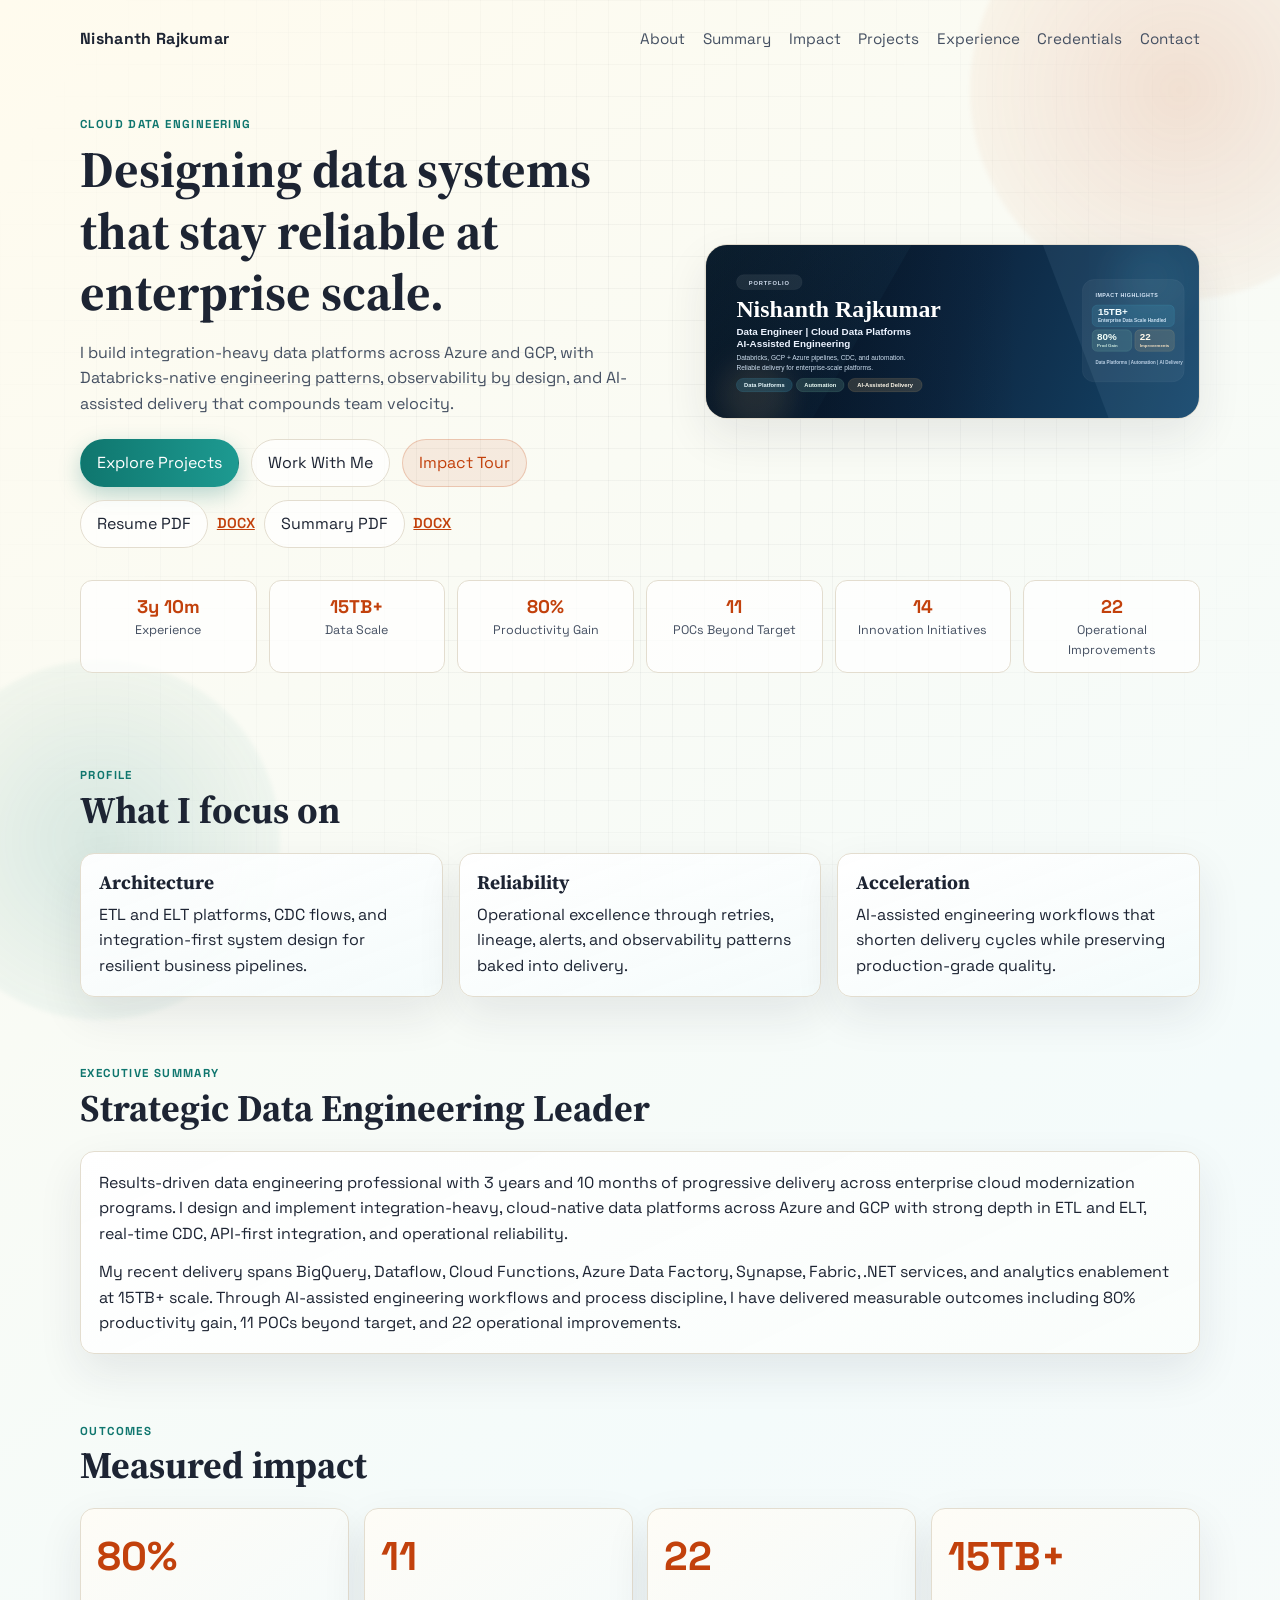
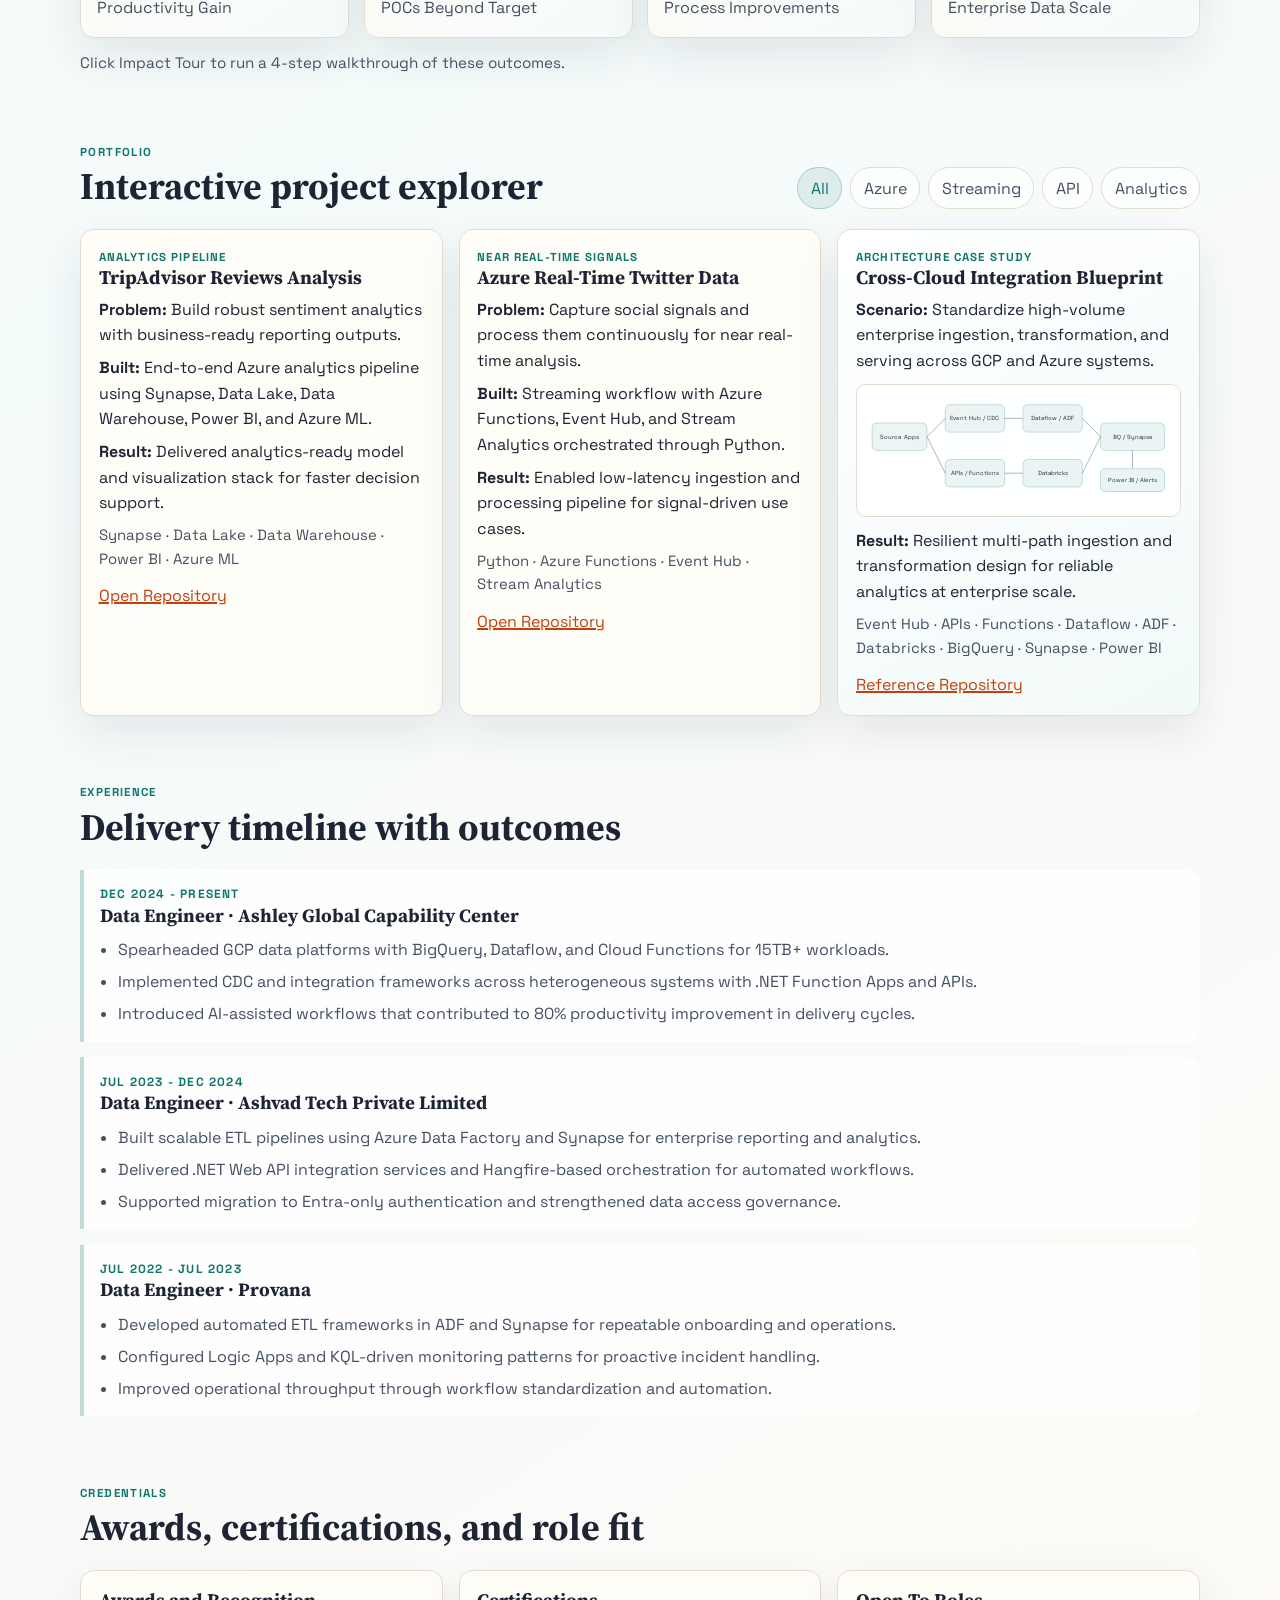
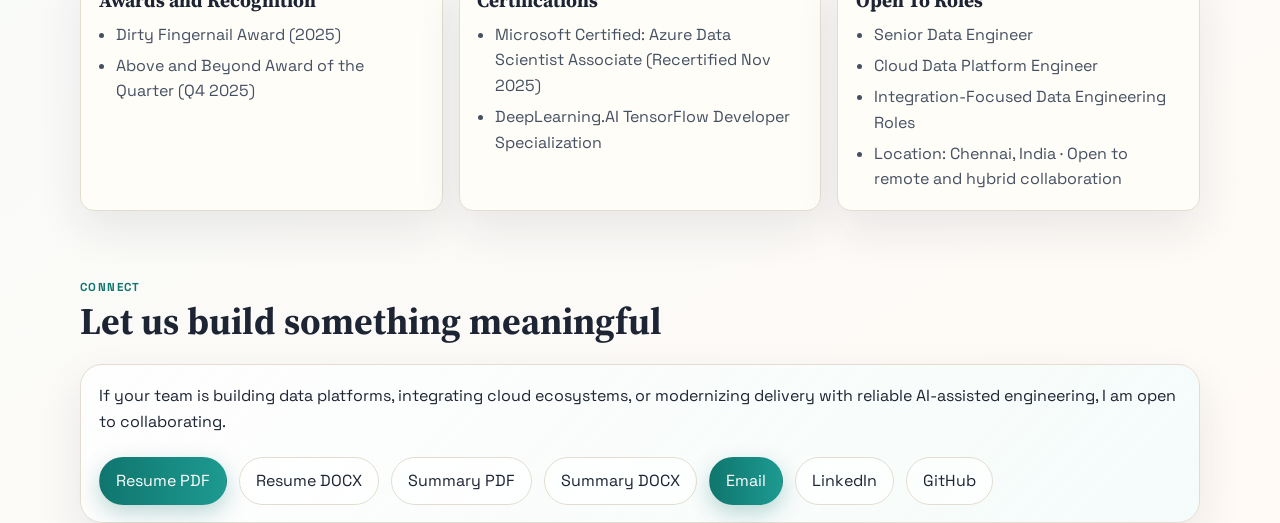
==== index.html @ 34c03f77 "Add initial portfolio website files including HTML, CSS, and JavaScript - Created index.html for the" ====
<!doctype html>
<html lang="en">
<head>
  <meta charset="utf-8">
  <meta name="viewport" content="width=device-width, initial-scale=1">
  <title>Nishanth Rajkumar | Portfolio</title>
  <meta name="description" content="Senior Data Engineering Professional building enterprise cloud data platforms across Azure and GCP with measurable outcomes at scale.">
  <meta property="og:title" content="Nishanth Rajkumar | Senior Data Engineer">
  <meta property="og:description" content="Enterprise data platforms, cross-cloud integration, and measurable delivery impact across Azure and GCP.">
  <meta property="og:type" content="website">
  <meta property="og:image" content="assets/profile-banner-v3.svg">
  <meta name="twitter:card" content="summary_large_image">
  <meta name="twitter:title" content="Nishanth Rajkumar | Senior Data Engineer">
  <meta name="twitter:description" content="Cloud Data Platforms, Enterprise Integration, and Reliable Delivery at 15TB+ scale.">
  <link rel="preconnect" href="https://fonts.googleapis.com">
  <link rel="preconnect" href="https://fonts.gstatic.com" crossorigin>
  <link href="https://fonts.googleapis.com/css2?family=Space+Grotesk:wght@400;500;600;700&family=Source+Serif+4:opsz,wght@8..60,400;8..60,600&display=swap" rel="stylesheet">
  <link rel="stylesheet" href="styles.css">
</head>
<body>
  <div class="ambient" aria-hidden="true">
    <span class="orb orb-a"></span>
    <span class="orb orb-b"></span>
    <span class="grid-mask"></span>
  </div>

  <header class="site-header" id="top">
    <nav class="nav shell">
      <a href="#top" class="brand">Nishanth Rajkumar</a>
      <button id="menuToggle" class="menu-toggle" aria-expanded="false" aria-controls="navLinks">Menu</button>
      <ul id="navLinks" class="nav-links">
        <li><a href="#about">About</a></li>
        <li><a href="#summary">Summary</a></li>
        <li><a href="#metrics">Impact</a></li>
        <li><a href="#projects">Projects</a></li>
        <li><a href="#timeline">Experience</a></li>
        <li><a href="#credentials">Credentials</a></li>
        <li><a href="#contact">Contact</a></li>
      </ul>
    </nav>

    <section class="hero shell" aria-labelledby="heroTitle">
      <div class="hero-copy reveal">
        <p class="kicker">Cloud Data Engineering</p>
        <h1 id="heroTitle">Designing data systems that stay reliable at enterprise scale.</h1>
        <p class="lede">
          I build integration-heavy data platforms across Azure and GCP, with Databricks-native engineering patterns,
          observability by design, and AI-assisted delivery that compounds team velocity.
        </p>
        <div class="hero-actions">
          <a class="btn btn-primary" href="#projects">Explore Projects</a>
          <a class="btn btn-secondary" href="mailto:nishrk97@outlook.com">Work With Me</a>
          <button class="btn btn-ghost" id="shuffleHighlights">Impact Tour</button>
        </div>
        <div class="doc-cta-row">
          <a class="btn btn-secondary" href="docs/Nish_Resume_SL_20260430.pdf" download data-track="resume_pdf_click" data-fallback="docs/Nish_Resume_SL_20260430.docx">Resume PDF</a>
          <a class="doc-fallback" href="docs/Nish_Resume_SL_20260430.docx" download data-track="resume_docx_click">DOCX</a>
          <a class="btn btn-secondary" href="docs/Nish_ProfSumm_SL_20260430.pdf" download data-track="prosummary_pdf_click" data-fallback="docs/Nish_ProfSumm_SL_20260430.docx">Summary PDF</a>
          <a class="doc-fallback" href="docs/Nish_ProfSumm_SL_20260430.docx" download data-track="prosummary_docx_click">DOCX</a>
        </div>
      </div>
      <div class="hero-art reveal">
        <img src="assets/profile-banner-v3.svg" alt="Nishanth Rajkumar profile banner">
      </div>
    </section>

    <section class="proof-strip shell reveal" aria-label="Key proof points">
      <div class="proof-grid">
        <article class="proof-item"><p class="proof-value">3y 10m</p><p class="proof-label">Experience</p></article>
        <article class="proof-item"><p class="proof-value">15TB+</p><p class="proof-label">Data Scale</p></article>
        <article class="proof-item"><p class="proof-value">80%</p><p class="proof-label">Productivity Gain</p></article>
        <article class="proof-item"><p class="proof-value">11</p><p class="proof-label">POCs Beyond Target</p></article>
        <article class="proof-item"><p class="proof-value">14</p><p class="proof-label">Innovation Initiatives</p></article>
        <article class="proof-item"><p class="proof-value">22</p><p class="proof-label">Operational Improvements</p></article>
      </div>
    </section>
  </header>

  <main>
    <section id="about" class="section shell reveal" aria-labelledby="aboutTitle">
      <div class="section-head">
        <p class="kicker">Profile</p>
        <h2 id="aboutTitle">What I focus on</h2>
      </div>
      <div class="cards three-up">
        <article class="card soft">
          <h3>Architecture</h3>
          <p>ETL and ELT platforms, CDC flows, and integration-first system design for resilient business pipelines.</p>
        </article>
        <article class="card soft">
          <h3>Reliability</h3>
          <p>Operational excellence through retries, lineage, alerts, and observability patterns baked into delivery.</p>
        </article>
        <article class="card soft">
          <h3>Acceleration</h3>
          <p>AI-assisted engineering workflows that shorten delivery cycles while preserving production-grade quality.</p>
        </article>
      </div>
    </section>

    <section id="summary" class="section shell reveal" aria-labelledby="summaryTitle">
      <div class="section-head">
        <p class="kicker">Executive Summary</p>
        <h2 id="summaryTitle">Strategic Data Engineering Leader</h2>
      </div>
      <article class="card executive-panel">
        <p>
          Results-driven data engineering professional with 3 years and 10 months of progressive delivery across enterprise cloud modernization programs.
          I design and implement integration-heavy, cloud-native data platforms across Azure and GCP with strong depth in ETL and ELT,
          real-time CDC, API-first integration, and operational reliability.
        </p>
        <p>
          My recent delivery spans BigQuery, Dataflow, Cloud Functions, Azure Data Factory, Synapse, Fabric, .NET services,
          and analytics enablement at 15TB+ scale. Through AI-assisted engineering workflows and process discipline,
          I have delivered measurable outcomes including 80% productivity gain, 11 POCs beyond target, and 22 operational improvements.
        </p>
      </article>
    </section>

    <section id="metrics" class="section shell reveal" aria-labelledby="metricsTitle">
      <div class="section-head">
        <p class="kicker">Outcomes</p>
        <h2 id="metricsTitle">Measured impact</h2>
      </div>
      <div class="metrics-grid">
        <article class="metric-card">
          <p class="metric-value" data-target="80" data-suffix="%">0%</p>
          <p class="metric-label">Productivity Gain</p>
        </article>
        <article class="metric-card">
          <p class="metric-value" data-target="11" data-suffix="">0</p>
          <p class="metric-label">POCs Beyond Target</p>
        </article>
        <article class="metric-card">
          <p class="metric-value" data-target="22" data-suffix="">0</p>
          <p class="metric-label">Process Improvements</p>
        </article>
        <article class="metric-card">
          <p class="metric-value" data-target="15" data-suffix="TB+">0</p>
          <p class="metric-label">Enterprise Data Scale</p>
        </article>
      </div>
      <p class="metric-story" id="metricsStory" aria-live="polite">Click Impact Tour to run a 4-step walkthrough of these outcomes.</p>
    </section>

    <section id="projects" class="section shell reveal" aria-labelledby="projectsTitle">
      <div class="section-head projects-head">
        <div>
          <p class="kicker">Portfolio</p>
          <h2 id="projectsTitle">Interactive project explorer</h2>
        </div>
        <div class="filter-row" role="tablist" aria-label="Project filters">
          <button class="chip is-active" data-filter="all" role="tab" aria-selected="true">All</button>
          <button class="chip" data-filter="azure" role="tab" aria-selected="false">Azure</button>
          <button class="chip" data-filter="streaming" role="tab" aria-selected="false">Streaming</button>
          <button class="chip" data-filter="api" role="tab" aria-selected="false">API</button>
          <button class="chip" data-filter="analytics" role="tab" aria-selected="false">Analytics</button>
        </div>
      </div>

      <div class="cards project-grid" id="projectGrid">
        <article class="card project-card" data-tags="azure analytics">
          <p class="tagline">Analytics Pipeline</p>
          <h3>TripAdvisor Reviews Analysis</h3>
          <p><strong>Problem:</strong> Build robust sentiment analytics with business-ready reporting outputs.</p>
          <p><strong>Built:</strong> End-to-end Azure analytics pipeline using Synapse, Data Lake, Data Warehouse, Power BI, and Azure ML.</p>
          <p><strong>Result:</strong> Delivered analytics-ready model and visualization stack for faster decision support.</p>
          <p class="stack">Synapse · Data Lake · Data Warehouse · Power BI · Azure ML</p>
          <a href="https://github.com/NishanthRajkumar/TripAdvisor-Reviews-Analysis-AZURE" target="_blank" rel="noreferrer" data-track="project_tripadvisor_click">Open Repository</a>
        </article>

        <article class="card project-card" data-tags="azure streaming">
          <p class="tagline">Near Real-Time Signals</p>
          <h3>Azure Real-Time Twitter Data</h3>
          <p><strong>Problem:</strong> Capture social signals and process them continuously for near real-time analysis.</p>
          <p><strong>Built:</strong> Streaming workflow with Azure Functions, Event Hub, and Stream Analytics orchestrated through Python.</p>
          <p><strong>Result:</strong> Enabled low-latency ingestion and processing pipeline for signal-driven use cases.</p>
          <p class="stack">Python · Azure Functions · Event Hub · Stream Analytics</p>
          <a href="https://github.com/NishanthRajkumar/Azure-RealTime-Twitter-Data" target="_blank" rel="noreferrer" data-track="project_twitter_click">Open Repository</a>
        </article>

        <article class="card project-card architecture-card" data-tags="azure api analytics">
          <p class="tagline">Architecture Case Study</p>
          <h3>Cross-Cloud Integration Blueprint</h3>
          <p><strong>Scenario:</strong> Standardize high-volume enterprise ingestion, transformation, and serving across GCP and Azure systems.</p>
          <div class="architecture-wrap" aria-label="Architecture diagram">
            <svg viewBox="0 0 680 260" role="img" aria-label="Cross-cloud pipeline from source systems to serving and monitoring">
              <rect x="20" y="70" width="120" height="60" rx="10"></rect>
              <text x="80" y="104" text-anchor="middle">Source Apps</text>
              <rect x="180" y="30" width="130" height="60" rx="10"></rect>
              <text x="245" y="64" text-anchor="middle">Event Hub / CDC</text>
              <rect x="180" y="150" width="130" height="60" rx="10"></rect>
              <text x="245" y="184" text-anchor="middle">APIs / Functions</text>
              <rect x="350" y="30" width="130" height="60" rx="10"></rect>
              <text x="415" y="64" text-anchor="middle">Dataflow / ADF</text>
              <rect x="350" y="150" width="130" height="60" rx="10"></rect>
              <text x="415" y="184" text-anchor="middle">Databricks</text>
              <rect x="520" y="70" width="140" height="60" rx="10"></rect>
              <text x="590" y="104" text-anchor="middle">BQ / Synapse</text>
              <rect x="520" y="170" width="140" height="50" rx="10"></rect>
              <text x="590" y="200" text-anchor="middle">Power BI / Alerts</text>
              <line x1="140" y1="100" x2="180" y2="60"></line>
              <line x1="140" y1="100" x2="180" y2="180"></line>
              <line x1="310" y1="60" x2="350" y2="60"></line>
              <line x1="310" y1="180" x2="350" y2="180"></line>
              <line x1="480" y1="60" x2="520" y2="100"></line>
              <line x1="480" y1="180" x2="520" y2="100"></line>
              <line x1="590" y1="130" x2="590" y2="170"></line>
            </svg>
          </div>
          <p><strong>Result:</strong> Resilient multi-path ingestion and transformation design for reliable analytics at enterprise scale.</p>
          <p class="stack">Event Hub · APIs · Functions · Dataflow · ADF · Databricks · BigQuery · Synapse · Power BI</p>
          <a href="https://github.com/NishanthRajkumar/CosmosDB-BooksLibrary-API" target="_blank" rel="noreferrer" data-track="project_cosmos_click">Reference Repository</a>
        </article>
      </div>
      <p class="empty-state" id="emptyState" hidden>No projects match this filter yet. Try another view.</p>
    </section>

    <section id="timeline" class="section shell reveal" aria-labelledby="timelineTitle">
      <div class="section-head">
        <p class="kicker">Experience</p>
        <h2 id="timelineTitle">Delivery timeline with outcomes</h2>
      </div>
      <div class="timeline">
        <article class="timeline-item">
          <p class="timeline-year">Dec 2024 - Present</p>
          <h3>Data Engineer · Ashley Global Capability Center</h3>
          <ul class="timeline-list">
            <li>Spearheaded GCP data platforms with BigQuery, Dataflow, and Cloud Functions for 15TB+ workloads.</li>
            <li>Implemented CDC and integration frameworks across heterogeneous systems with .NET Function Apps and APIs.</li>
            <li>Introduced AI-assisted workflows that contributed to 80% productivity improvement in delivery cycles.</li>
          </ul>
        </article>
        <article class="timeline-item">
          <p class="timeline-year">Jul 2023 - Dec 2024</p>
          <h3>Data Engineer · Ashvad Tech Private Limited</h3>
          <ul class="timeline-list">
            <li>Built scalable ETL pipelines using Azure Data Factory and Synapse for enterprise reporting and analytics.</li>
            <li>Delivered .NET Web API integration services and Hangfire-based orchestration for automated workflows.</li>
            <li>Supported migration to Entra-only authentication and strengthened data access governance.</li>
          </ul>
        </article>
        <article class="timeline-item">
          <p class="timeline-year">Jul 2022 - Jul 2023</p>
          <h3>Data Engineer · Provana</h3>
          <ul class="timeline-list">
            <li>Developed automated ETL frameworks in ADF and Synapse for repeatable onboarding and operations.</li>
            <li>Configured Logic Apps and KQL-driven monitoring patterns for proactive incident handling.</li>
            <li>Improved operational throughput through workflow standardization and automation.</li>
          </ul>
        </article>
      </div>
    </section>

    <section id="credentials" class="section shell reveal" aria-labelledby="credentialsTitle">
      <div class="section-head">
        <p class="kicker">Credentials</p>
        <h2 id="credentialsTitle">Awards, certifications, and role fit</h2>
      </div>
      <div class="credentials-grid">
        <article class="card">
          <h3>Awards and Recognition</h3>
          <ul class="simple-list">
            <li>Dirty Fingernail Award (2025)</li>
            <li>Above and Beyond Award of the Quarter (Q4 2025)</li>
          </ul>
        </article>
        <article class="card">
          <h3>Certifications</h3>
          <ul class="simple-list">
            <li>Microsoft Certified: Azure Data Scientist Associate (Recertified Nov 2025)</li>
            <li>DeepLearning.AI TensorFlow Developer Specialization</li>
          </ul>
        </article>
        <article class="card">
          <h3>Open To Roles</h3>
          <ul class="simple-list">
            <li>Senior Data Engineer</li>
            <li>Cloud Data Platform Engineer</li>
            <li>Integration-Focused Data Engineering Roles</li>
            <li>Location: Chennai, India · Open to remote and hybrid collaboration</li>
          </ul>
        </article>
      </div>
    </section>

    <section id="contact" class="section shell reveal" aria-labelledby="contactTitle">
      <div class="section-head">
        <p class="kicker">Connect</p>
        <h2 id="contactTitle">Let us build something meaningful</h2>
      </div>
      <div class="contact-panel">
        <p>If your team is building data platforms, integrating cloud ecosystems, or modernizing delivery with reliable AI-assisted engineering, I am open to collaborating.</p>
        <div class="hero-actions">
          <a class="btn btn-primary" href="docs/Nish_Resume_SL_20260430.pdf" download data-track="resume_pdf_click" data-fallback="docs/Nish_Resume_SL_20260430.docx">Resume PDF</a>
          <a class="btn btn-secondary" href="docs/Nish_Resume_SL_20260430.docx" download data-track="resume_docx_click">Resume DOCX</a>
          <a class="btn btn-secondary" href="docs/Nish_ProfSumm_SL_20260430.pdf" download data-track="prosummary_pdf_click" data-fallback="docs/Nish_ProfSumm_SL_20260430.docx">Summary PDF</a>
          <a class="btn btn-secondary" href="docs/Nish_ProfSumm_SL_20260430.docx" download data-track="prosummary_docx_click">Summary DOCX</a>
          <a class="btn btn-primary" href="mailto:nishrk97@outlook.com">Email</a>
          <a class="btn btn-secondary" href="https://www.linkedin.com/in/nishanthrajkumar" target="_blank" rel="noreferrer" data-track="linkedin_click">LinkedIn</a>
          <a class="btn btn-secondary" href="https://github.com/NishanthRajkumar" target="_blank" rel="noreferrer">GitHub</a>
        </div>
      </div>
    </section>
  </main>

  <button id="toTop" class="to-top" aria-label="Scroll to top">Top</button>

  <script src="script.js"></script>
</body>
</html>
---- styles.css ----
:root {
  --bg-cream: #faf7ef;
  --ink: #1d2433;
  --ink-soft: #455062;
  --accent: #0f766e;
  --accent-2: #c2410c;
  --card: #fffdf8;
  --line: #e3ddcf;
  --success: #0f766e;
  --shadow: 0 18px 45px rgba(29, 36, 51, 0.09);
  --radius-lg: 22px;
  --radius-md: 14px;
}

* {
  box-sizing: border-box;
}

html {
  scroll-behavior: smooth;
}

body {
  margin: 0;
  color: var(--ink);
  background: linear-gradient(145deg, #fffbee 0%, #f4fbfb 42%, #fffaf6 100%);
  font-family: "Space Grotesk", "Segoe UI", sans-serif;
  line-height: 1.6;
  overflow-x: hidden;
}

img {
  max-width: 100%;
  display: block;
}

a {
  color: inherit;
}

h1,
h2,
h3 {
  font-family: "Source Serif 4", Georgia, serif;
  line-height: 1.2;
  margin: 0;
}

p {
  margin: 0;
}

.shell {
  width: min(1120px, 92vw);
  margin-inline: auto;
}

.ambient {
  position: fixed;
  inset: 0;
  pointer-events: none;
  z-index: -1;
}

.orb {
  position: absolute;
  border-radius: 50%;
  filter: blur(2px);
}

.orb-a {
  width: 420px;
  height: 420px;
  background: radial-gradient(circle, rgba(194, 65, 12, 0.14), rgba(194, 65, 12, 0));
  top: -120px;
  right: -110px;
  animation: driftA 14s ease-in-out infinite;
}

.orb-b {
  width: 360px;
  height: 360px;
  background: radial-gradient(circle, rgba(15, 118, 110, 0.14), rgba(15, 118, 110, 0));
  bottom: -120px;
  left: -80px;
  animation: driftB 16s ease-in-out infinite;
}

.grid-mask {
  position: absolute;
  inset: 0;
  background-image: linear-gradient(rgba(29, 36, 51, 0.04) 1px, transparent 1px),
    linear-gradient(90deg, rgba(29, 36, 51, 0.04) 1px, transparent 1px);
  background-size: 32px 32px;
  mask-image: radial-gradient(circle at center, black 35%, transparent 90%);
}

.site-header {
  padding: 1.1rem 0 0.5rem;
}

.nav {
  display: flex;
  align-items: center;
  justify-content: space-between;
  gap: 1rem;
  padding: 0.5rem 0 0.2rem;
}

.brand {
  font-weight: 700;
  text-decoration: none;
  letter-spacing: 0.02em;
}

.menu-toggle {
  display: none;
  border: 1px solid var(--line);
  border-radius: 10px;
  background: rgba(255, 255, 255, 0.65);
  padding: 0.4rem 0.7rem;
  color: var(--ink);
  font-family: inherit;
}

.nav-links {
  display: flex;
  gap: 1.1rem;
  list-style: none;
  margin: 0;
  padding: 0;
}

.nav-links a {
  text-decoration: none;
  color: var(--ink-soft);
  font-size: 0.95rem;
}

.nav-links a:hover,
.nav-links a:focus-visible {
  color: var(--ink);
}

.hero {
  padding: 3.8rem 0 2rem;
  display: grid;
  gap: 2rem;
  grid-template-columns: 1.2fr 1fr;
  align-items: center;
}

.kicker {
  text-transform: uppercase;
  letter-spacing: 0.12em;
  font-weight: 700;
  font-size: 0.72rem;
  color: var(--accent);
}

.hero h1 {
  font-size: clamp(2.1rem, 4vw, 3.8rem);
  margin-top: 0.35rem;
  max-width: 20ch;
}

.lede {
  margin-top: 1rem;
  color: var(--ink-soft);
  max-width: 62ch;
}

.hero-actions {
  display: flex;
  flex-wrap: wrap;
  gap: 0.75rem;
  margin-top: 1.4rem;
}

.doc-cta-row {
  margin-top: 0.8rem;
  display: flex;
  flex-wrap: wrap;
  align-items: center;
  gap: 0.55rem;
}

.doc-fallback {
  color: var(--accent-2);
  font-size: 0.9rem;
  font-weight: 600;
}

.btn {
  border: 1px solid transparent;
  border-radius: 999px;
  padding: 0.64rem 1rem;
  font: inherit;
  text-decoration: none;
  cursor: pointer;
  transition: transform 220ms ease, box-shadow 220ms ease, background-color 220ms ease, color 220ms ease;
}

.btn:hover,
.btn:focus-visible {
  transform: translateY(-2px);
}

.btn-primary {
  background: linear-gradient(90deg, var(--accent), #1d9a91);
  color: #fff;
  box-shadow: 0 8px 22px rgba(15, 118, 110, 0.28);
}

.btn-secondary {
  background: rgba(255, 255, 255, 0.7);
  color: var(--ink);
  border-color: var(--line);
}

.btn-ghost {
  background: rgba(194, 65, 12, 0.09);
  color: var(--accent-2);
  border-color: rgba(194, 65, 12, 0.22);
}

.hero-art img {
  border-radius: var(--radius-lg);
  box-shadow: var(--shadow);
  border: 1px solid var(--line);
}

.proof-strip {
  padding-bottom: 1.1rem;
}

.proof-grid {
  display: grid;
  gap: 0.75rem;
  grid-template-columns: repeat(6, minmax(0, 1fr));
}

.proof-item {
  border: 1px solid var(--line);
  border-radius: 12px;
  padding: 0.7rem;
  background: rgba(255, 255, 255, 0.72);
  text-align: center;
}

.proof-value {
  font-size: 1.15rem;
  font-weight: 700;
  color: var(--accent-2);
}

.proof-label {
  font-size: 0.78rem;
  color: var(--ink-soft);
}

.section {
  padding: 4.2rem 0 0;
}

.section-head {
  margin-bottom: 1.25rem;
}

.section h2 {
  margin-top: 0.2rem;
  font-size: clamp(1.65rem, 3vw, 2.35rem);
}

.cards {
  display: grid;
  gap: 1rem;
}

.three-up {
  grid-template-columns: repeat(3, minmax(0, 1fr));
}

.card {
  background: var(--card);
  border: 1px solid var(--line);
  border-radius: var(--radius-md);
  padding: 1.1rem;
  box-shadow: var(--shadow);
}

.soft {
  background: linear-gradient(160deg, rgba(255, 255, 255, 0.94), rgba(244, 251, 251, 0.9));
}

.executive-panel {
  display: grid;
  gap: 0.8rem;
  background: linear-gradient(155deg, rgba(255, 255, 255, 0.94), rgba(249, 253, 251, 0.92));
}

.card h3 {
  margin-bottom: 0.45rem;
  font-size: 1.2rem;
}

.metrics-grid {
  display: grid;
  gap: 0.9rem;
  grid-template-columns: repeat(4, minmax(0, 1fr));
}

.metric-card {
  background: linear-gradient(145deg, #fefcf6, #f5fbfb);
  border: 1px solid var(--line);
  border-radius: var(--radius-md);
  padding: 1rem;
  box-shadow: var(--shadow);
  transition: border-color 220ms ease, transform 220ms ease, box-shadow 220ms ease;
}

.metric-card.flash {
  animation: metricFlash 520ms ease;
}

.metric-card.active-metric {
  border-color: rgba(15, 118, 110, 0.5);
  transform: translateY(-3px);
  box-shadow: 0 16px 38px rgba(15, 118, 110, 0.22);
}

.metric-story {
  margin-top: 0.85rem;
  color: var(--ink-soft);
  font-size: 0.95rem;
}

.metric-value {
  font-size: clamp(1.8rem, 5vw, 2.5rem);
  font-weight: 700;
  color: var(--accent-2);
}

.metric-label {
  color: var(--ink-soft);
  margin-top: 0.35rem;
}

.projects-head {
  display: flex;
  justify-content: space-between;
  gap: 1rem;
  align-items: flex-end;
}

.filter-row {
  display: flex;
  flex-wrap: wrap;
  gap: 0.5rem;
}

.chip {
  border: 1px solid var(--line);
  background: rgba(255, 255, 255, 0.72);
  border-radius: 999px;
  padding: 0.45rem 0.78rem;
  color: var(--ink-soft);
  font: inherit;
  cursor: pointer;
}

.chip.is-active {
  background: rgba(15, 118, 110, 0.1);
  color: var(--accent);
  border-color: rgba(15, 118, 110, 0.25);
}

.project-grid {
  grid-template-columns: repeat(3, minmax(0, 1fr));
}

.project-card {
  transition: transform 250ms ease, opacity 250ms ease;
}

.architecture-card {
  background: linear-gradient(150deg, rgba(255, 255, 255, 0.96), rgba(241, 250, 249, 0.95));
}

.architecture-wrap {
  margin: 0.65rem 0;
  border: 1px solid var(--line);
  border-radius: 10px;
  background: rgba(255, 255, 255, 0.86);
  padding: 0.4rem;
}

.architecture-wrap svg {
  width: 100%;
  height: auto;
  display: block;
}

.architecture-wrap rect {
  fill: rgba(15, 118, 110, 0.08);
  stroke: rgba(15, 118, 110, 0.4);
  stroke-width: 1.2;
}

.architecture-wrap line {
  stroke: rgba(69, 80, 98, 0.65);
  stroke-width: 1.4;
}

.architecture-wrap text {
  fill: #233041;
  font-size: 13px;
  font-family: "Space Grotesk", "Segoe UI", sans-serif;
}

.project-card.hide {
  opacity: 0.12;
  transform: scale(0.97);
  pointer-events: none;
}

.tagline {
  color: var(--accent);
  text-transform: uppercase;
  font-size: 0.72rem;
  letter-spacing: 0.1em;
  font-weight: 700;
}

.stack {
  margin: 0.5rem 0 0.8rem;
  color: var(--ink-soft);
  font-size: 0.93rem;
}

.project-card p + p {
  margin-top: 0.45rem;
}

.project-card a {
  color: var(--accent-2);
  text-decoration-thickness: 2px;
}

.empty-state {
  margin-top: 0.75rem;
  color: var(--ink-soft);
}

.timeline {
  display: grid;
  gap: 0.95rem;
}

.timeline-item {
  border-left: 4px solid rgba(15, 118, 110, 0.25);
  background: rgba(255, 255, 255, 0.7);
  border-radius: 0 var(--radius-md) var(--radius-md) 0;
  padding: 0.95rem 1rem;
}

.timeline-list {
  margin: 0.65rem 0 0;
  padding-left: 1.1rem;
  color: var(--ink-soft);
}

.timeline-list li + li {
  margin-top: 0.4rem;
}

.timeline-year {
  font-size: 0.75rem;
  letter-spacing: 0.1em;
  color: var(--accent);
  text-transform: uppercase;
  font-weight: 700;
}

.contact-panel {
  background: linear-gradient(135deg, rgba(255, 255, 255, 0.75), rgba(244, 251, 251, 0.92));
  border: 1px solid var(--line);
  border-radius: var(--radius-lg);
  padding: 1.1rem;
  box-shadow: var(--shadow);
}

.credentials-grid {
  display: grid;
  gap: 1rem;
  grid-template-columns: repeat(3, minmax(0, 1fr));
}

.simple-list {
  margin: 0.6rem 0 0;
  padding-left: 1.1rem;
  color: var(--ink-soft);
}

.simple-list li + li {
  margin-top: 0.35rem;
}

.to-top {
  position: fixed;
  right: 1rem;
  bottom: 1rem;
  border: 1px solid rgba(15, 118, 110, 0.3);
  background: rgba(255, 255, 255, 0.92);
  color: var(--accent);
  border-radius: 999px;
  padding: 0.5rem 0.8rem;
  cursor: pointer;
  opacity: 0;
  transform: translateY(10px);
  transition: opacity 220ms ease, transform 220ms ease;
}

.to-top.show {
  opacity: 1;
  transform: translateY(0);
}

.reveal {
  opacity: 0;
  transform: translateY(24px);
  transition: opacity 600ms ease, transform 600ms ease;
}

.reveal.in-view {
  opacity: 1;
  transform: translateY(0);
}

@keyframes driftA {
  0%,
  100% {
    transform: translate3d(0, 0, 0);
  }
  50% {
    transform: translate3d(-26px, 18px, 0);
  }
}

@keyframes driftB {
  0%,
  100% {
    transform: translate3d(0, 0, 0);
  }
  50% {
    transform: translate3d(18px, -14px, 0);
  }
}

@keyframes metricFlash {
  0% {
    transform: translateY(0);
    box-shadow: var(--shadow);
  }
  45% {
    transform: translateY(-4px);
    box-shadow: 0 12px 30px rgba(15, 118, 110, 0.26);
  }
  100% {
    transform: translateY(0);
    box-shadow: var(--shadow);
  }
}

@media (max-width: 980px) {
  .hero {
    grid-template-columns: 1fr;
  }

  .proof-grid {
    grid-template-columns: repeat(3, minmax(0, 1fr));
  }

  .metrics-grid,
  .project-grid,
  .three-up,
  .credentials-grid {
    grid-template-columns: repeat(2, minmax(0, 1fr));
  }

  .projects-head {
    flex-direction: column;
    align-items: flex-start;
  }
}

@media (max-width: 720px) {
  .menu-toggle {
    display: inline-block;
  }

  .nav {
    flex-wrap: wrap;
  }

  .nav-links {
    width: 100%;
    display: none;
    padding: 0.5rem 0;
    gap: 0.7rem;
  }

  .nav-links.open {
    display: flex;
    flex-wrap: wrap;
  }

  .metrics-grid,
  .project-grid,
  .three-up,
  .credentials-grid,
  .proof-grid {
    grid-template-columns: 1fr;
  }

  .section {
    padding-top: 3.2rem;
  }

  .doc-fallback {
    margin-right: 0.5rem;
  }
}

@media (prefers-reduced-motion: reduce) {
  *,
  *::before,
  *::after {
    animation: none !important;
    transition-duration: 0ms !important;
  }
}
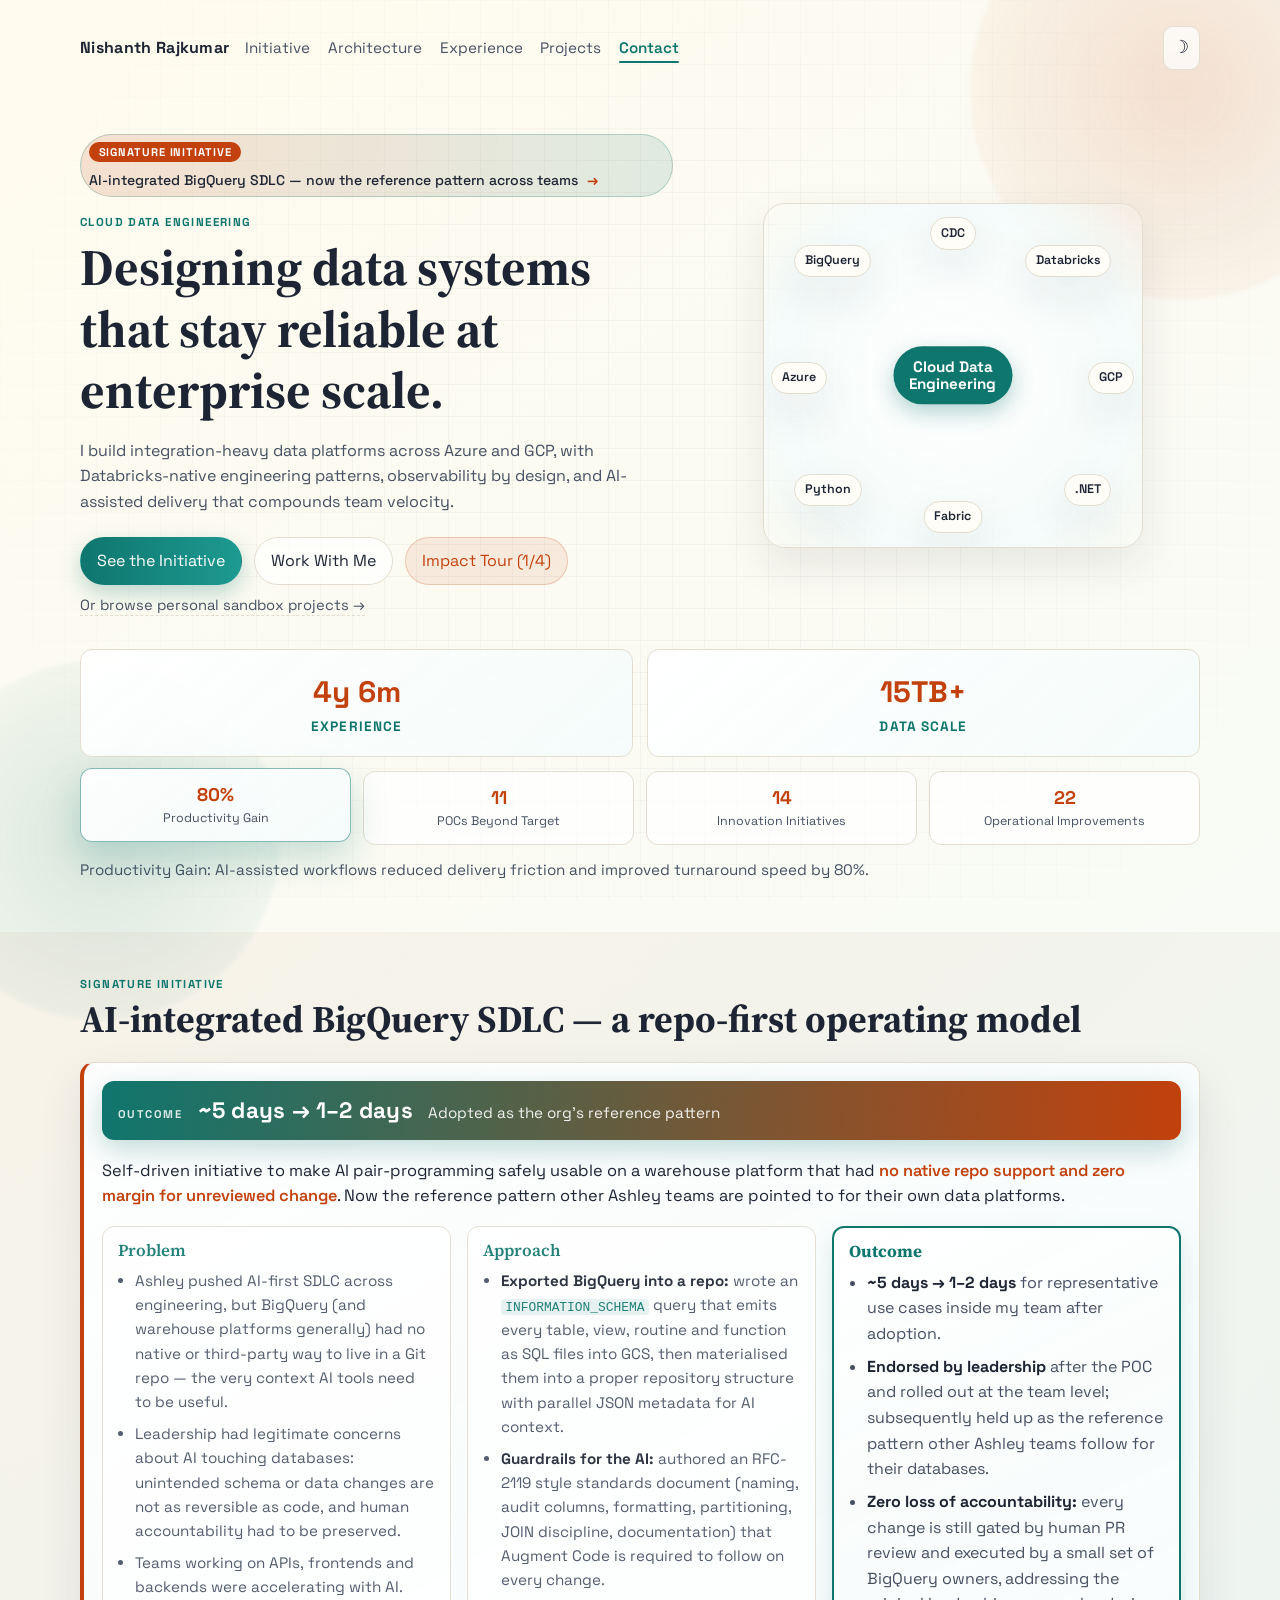
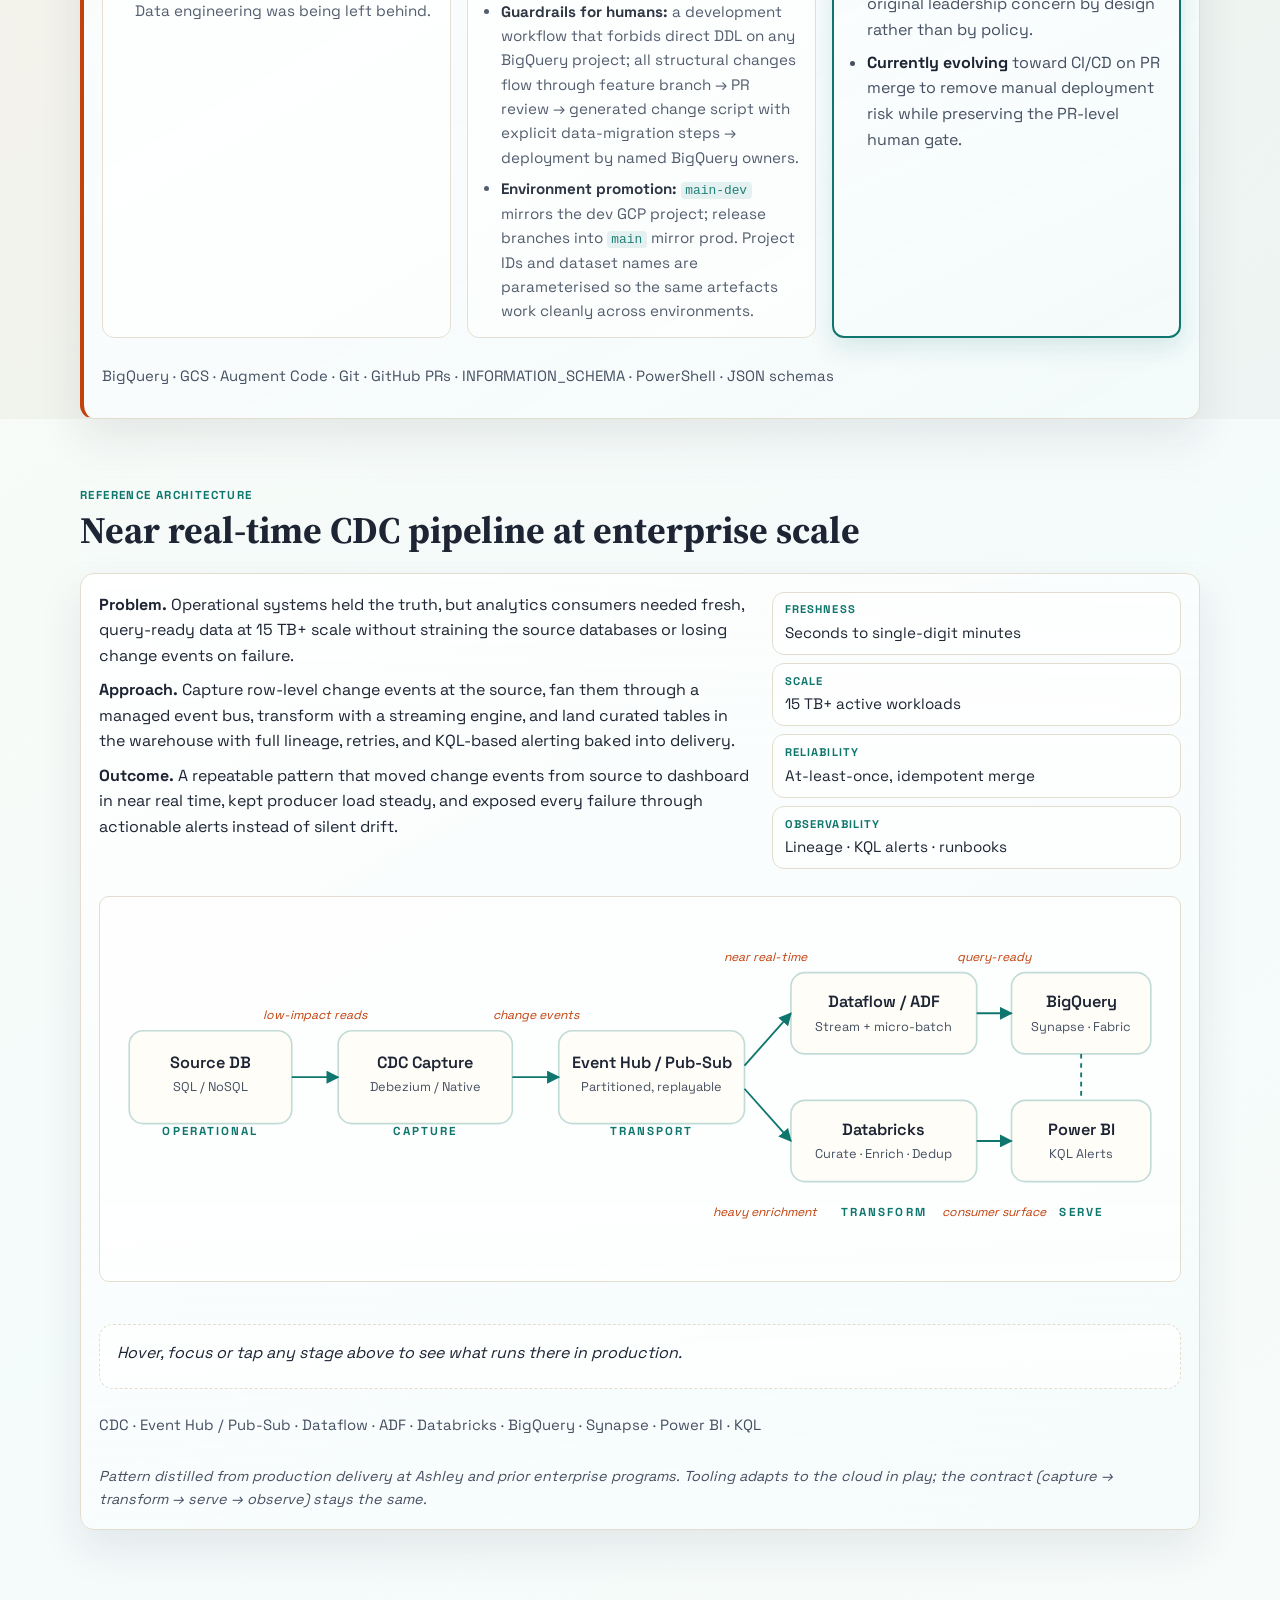
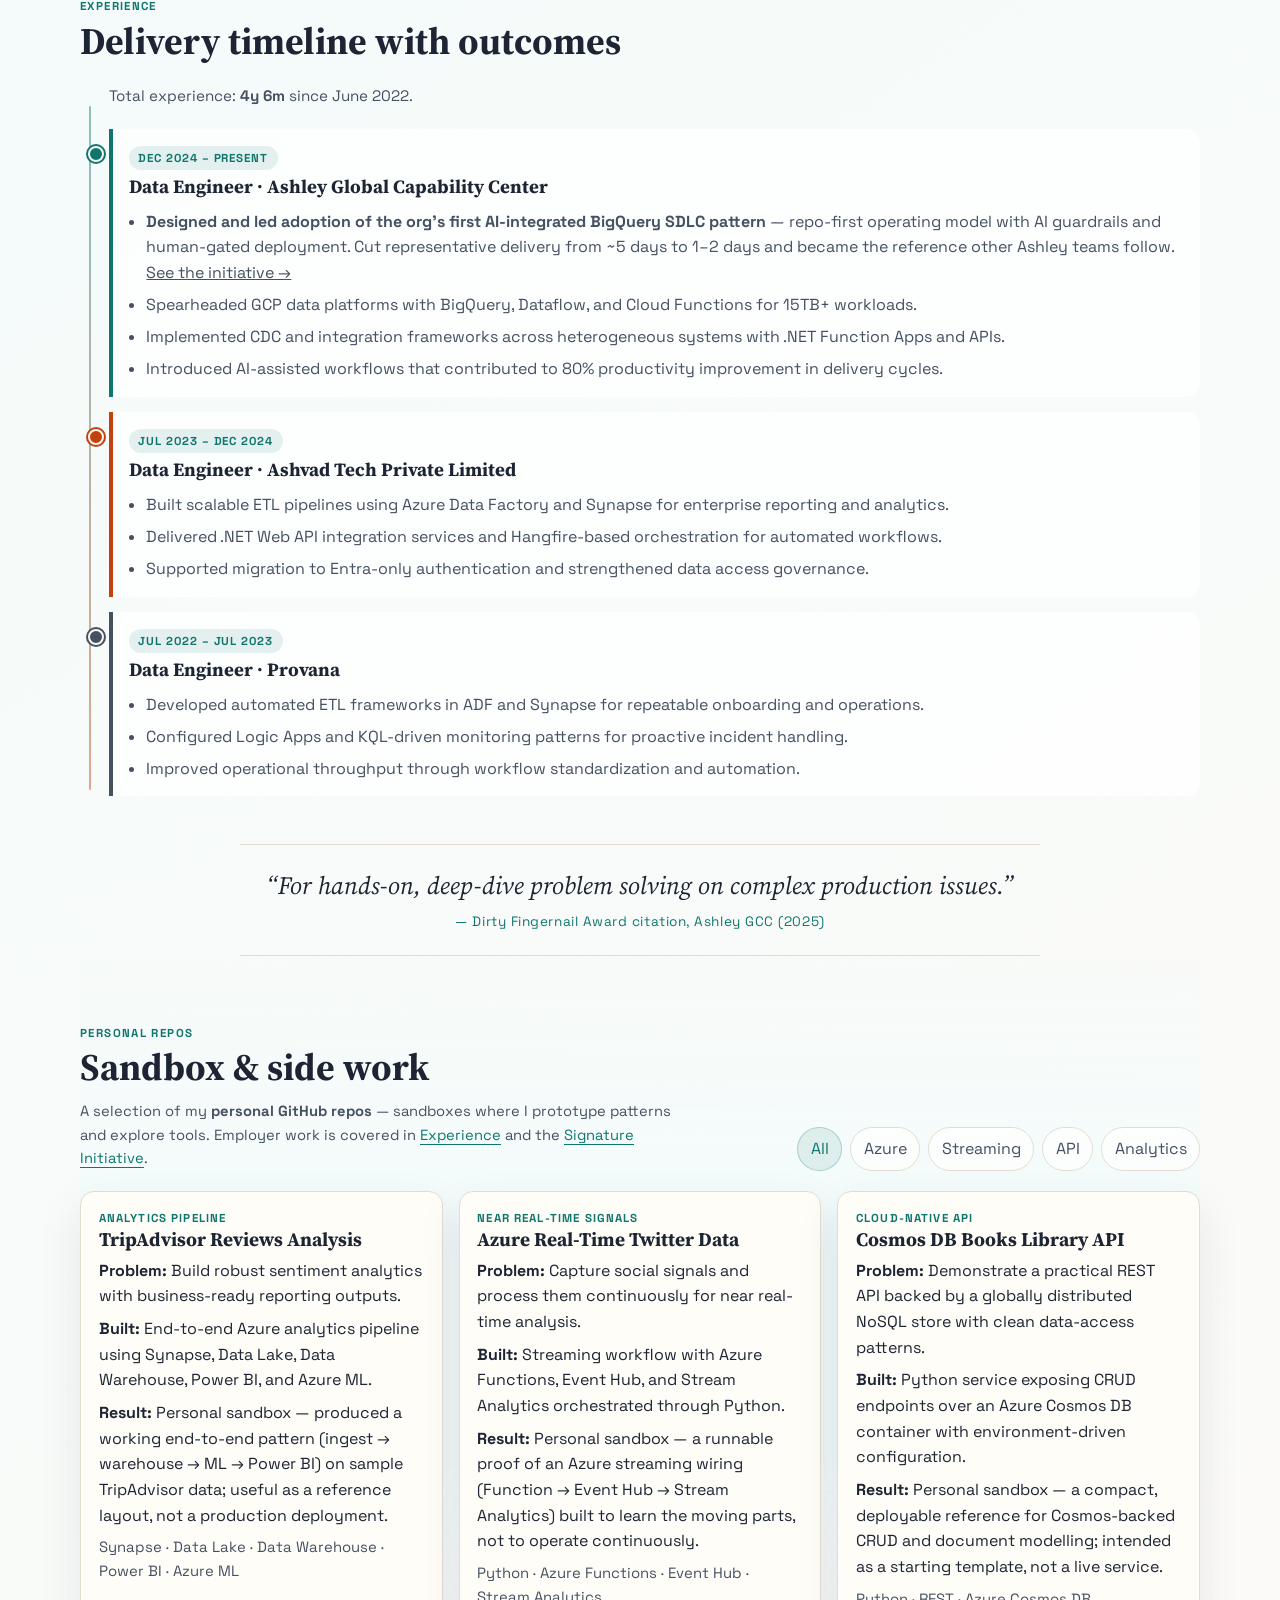
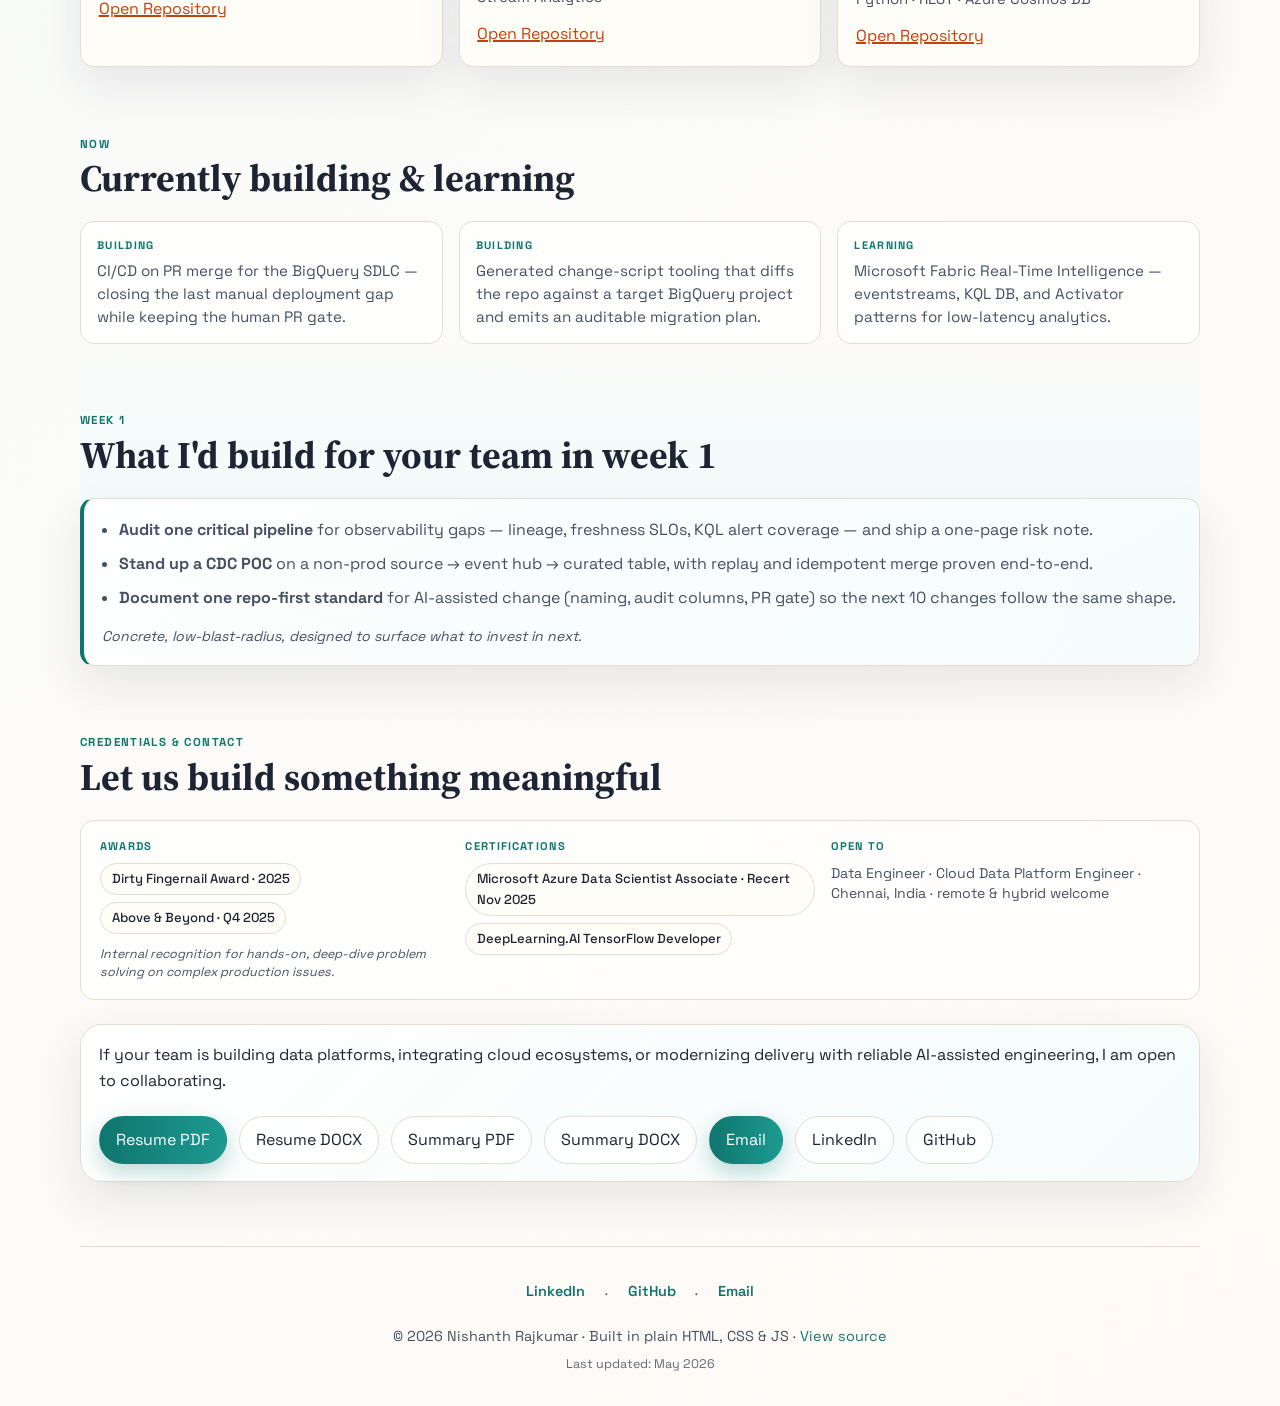
==== commit cb4f857d: "Add sitemap and enhance styles for dark/light themes - Created a new sitemap.xml file for better SEO" ====
--- a/index.html
+++ b/index.html
@@ -3,19 +3,62 @@
 <head>
   <meta charset="utf-8">
   <meta name="viewport" content="width=device-width, initial-scale=1">
-  <title>Nishanth Rajkumar | Portfolio</title>
-  <meta name="description" content="Senior Data Engineering Professional building enterprise cloud data platforms across Azure and GCP with measurable outcomes at scale.">
-  <meta property="og:title" content="Nishanth Rajkumar | Senior Data Engineer">
+  <title>Nishanth Rajkumar | Data Engineer · Cloud Data Platforms</title>
+  <meta name="description" content="Nishanth Rajkumar (Nish) — Data Engineer building enterprise cloud data platforms across Azure and GCP with Databricks-native engineering and measurable delivery outcomes.">
+  <meta name="author" content="Nishanth Rajkumar">
+  <link rel="canonical" href="https://nishanthrajkumar.me/">
+  <meta name="theme-color" content="#0f766e" media="(prefers-color-scheme: light)">
+  <meta name="theme-color" content="#0b1220" media="(prefers-color-scheme: dark)">
+  <link rel="icon" type="image/svg+xml" href="favicon.svg">
+  <link rel="apple-touch-icon" href="favicon.svg">
+  <meta property="og:title" content="Nishanth Rajkumar | Data Engineer">
   <meta property="og:description" content="Enterprise data platforms, cross-cloud integration, and measurable delivery impact across Azure and GCP.">
   <meta property="og:type" content="website">
-  <meta property="og:image" content="assets/profile-banner-v3.svg">
+  <meta property="og:url" content="https://nishanthrajkumar.me/">
+  <meta property="og:image" content="https://nishanthrajkumar.me/assets/og-image.svg">
+  <meta property="og:image:width" content="1200">
+  <meta property="og:image:height" content="630">
   <meta name="twitter:card" content="summary_large_image">
-  <meta name="twitter:title" content="Nishanth Rajkumar | Senior Data Engineer">
+  <meta name="twitter:title" content="Nishanth Rajkumar | Data Engineer">
   <meta name="twitter:description" content="Cloud Data Platforms, Enterprise Integration, and Reliable Delivery at 15TB+ scale.">
+  <meta name="twitter:image" content="https://nishanthrajkumar.me/assets/og-image.svg">
   <link rel="preconnect" href="https://fonts.googleapis.com">
   <link rel="preconnect" href="https://fonts.gstatic.com" crossorigin>
   <link href="https://fonts.googleapis.com/css2?family=Space+Grotesk:wght@400;500;600;700&family=Source+Serif+4:opsz,wght@8..60,400;8..60,600&display=swap" rel="stylesheet">
   <link rel="stylesheet" href="styles.css">
+  <script>
+    // Apply saved theme before paint to avoid flash.
+    (function () {
+      try {
+        var saved = localStorage.getItem("nr-theme");
+        var prefersDark = window.matchMedia("(prefers-color-scheme: dark)").matches;
+        var theme = saved || (prefersDark ? "dark" : "light");
+        document.documentElement.setAttribute("data-theme", theme);
+      } catch (e) { /* ignore */ }
+    })();
+  </script>
+  <script type="application/ld+json">
+  {
+    "@context": "https://schema.org",
+    "@type": "Person",
+    "name": "Nishanth Rajkumar",
+    "alternateName": "Nish",
+    "jobTitle": "Data Engineer",
+    "url": "https://nishanthrajkumar.me",
+    "email": "mailto:nishrk97@outlook.com",
+    "address": { "@type": "PostalAddress", "addressLocality": "Chennai", "addressCountry": "IN" },
+    "sameAs": [
+      "https://www.linkedin.com/in/nishanthrajkumar",
+      "https://github.com/NishanthRajkumar"
+    ],
+    "knowsAbout": [
+      "Azure Data Factory", "Azure Synapse", "Microsoft Fabric",
+      "Google BigQuery", "Google Dataflow", "Databricks", "Apache Spark",
+      "ETL", "ELT", "Change Data Capture", "Data Engineering",
+      "Python", "C#", ".NET", "SQL", "PySpark", "KQL"
+    ]
+  }
+  </script>
 </head>
 <body>
   <div class="ambient" aria-hidden="true">
@@ -27,20 +70,29 @@
   <header class="site-header" id="top">
     <nav class="nav shell">
       <a href="#top" class="brand">Nishanth Rajkumar</a>
-      <button id="menuToggle" class="menu-toggle" aria-expanded="false" aria-controls="navLinks">Menu</button>
+      <div class="nav-controls">
+        <button id="themeToggle" class="theme-toggle" type="button" aria-label="Toggle color theme" title="Toggle light / dark theme">
+          <span class="theme-icon" aria-hidden="true">◐</span>
+          <span class="sr-only" id="themeLabel">Toggle theme</span>
+        </button>
+        <button id="menuToggle" class="menu-toggle" aria-expanded="false" aria-controls="navLinks">Menu</button>
+      </div>
       <ul id="navLinks" class="nav-links">
-        <li><a href="#about">About</a></li>
-        <li><a href="#summary">Summary</a></li>
-        <li><a href="#metrics">Impact</a></li>
+        <li><a href="#initiative">Initiative</a></li>
+        <li><a href="#architecture">Architecture</a></li>
+        <li><a href="#timeline">Experience</a></li>
         <li><a href="#projects">Projects</a></li>
-        <li><a href="#timeline">Experience</a></li>
-        <li><a href="#credentials">Credentials</a></li>
         <li><a href="#contact">Contact</a></li>
       </ul>
     </nav>
 
     <section class="hero shell" aria-labelledby="heroTitle">
       <div class="hero-copy reveal">
+        <a class="spotlight-pill" href="#initiative" aria-label="Jump to signature initiative: AI-integrated BigQuery SDLC">
+          <span class="spotlight-badge">Signature Initiative</span>
+          <span class="spotlight-text">AI-integrated BigQuery SDLC — now the reference pattern across teams</span>
+          <span class="spotlight-arrow" aria-hidden="true">→</span>
+        </a>
         <p class="kicker">Cloud Data Engineering</p>
         <h1 id="heroTitle">Designing data systems that stay reliable at enterprise scale.</h1>
         <p class="lede">
@@ -48,106 +100,249 @@
           observability by design, and AI-assisted delivery that compounds team velocity.
         </p>
         <div class="hero-actions">
-          <a class="btn btn-primary" href="#projects">Explore Projects</a>
+          <a class="btn btn-primary" href="#initiative">See the Initiative</a>
           <a class="btn btn-secondary" href="mailto:nishrk97@outlook.com">Work With Me</a>
-          <button class="btn btn-ghost" id="shuffleHighlights">Impact Tour</button>
-        </div>
-        <div class="doc-cta-row">
-          <a class="btn btn-secondary" href="docs/Nish_Resume_SL_20260430.pdf" download data-track="resume_pdf_click" data-fallback="docs/Nish_Resume_SL_20260430.docx">Resume PDF</a>
-          <a class="doc-fallback" href="docs/Nish_Resume_SL_20260430.docx" download data-track="resume_docx_click">DOCX</a>
-          <a class="btn btn-secondary" href="docs/Nish_ProfSumm_SL_20260430.pdf" download data-track="prosummary_pdf_click" data-fallback="docs/Nish_ProfSumm_SL_20260430.docx">Summary PDF</a>
-          <a class="doc-fallback" href="docs/Nish_ProfSumm_SL_20260430.docx" download data-track="prosummary_docx_click">DOCX</a>
-        </div>
-      </div>
-      <div class="hero-art reveal">
-        <img src="assets/profile-banner-v3.svg" alt="Nishanth Rajkumar profile banner">
+          <button class="btn btn-ghost" id="shuffleHighlights"><span class="play-icon" aria-hidden="true">▶</span> Impact Tour</button>
+        </div>
+        <p class="hero-tertiary">
+          <a href="#projects">Or browse personal sandbox projects &rarr;</a>
+        </p>
+      </div>
+      <div class="hero-art reveal" aria-hidden="true">
+        <div class="stack-constellation">
+          <span class="stack-core">Cloud Data<br>Engineering</span>
+          <span class="stack-chip chip-tl">BigQuery</span>
+          <span class="stack-chip chip-tr">Databricks</span>
+          <span class="stack-chip chip-ml">Azure</span>
+          <span class="stack-chip chip-mr">GCP</span>
+          <span class="stack-chip chip-bl">Python</span>
+          <span class="stack-chip chip-br">.NET</span>
+          <span class="stack-chip chip-t">CDC</span>
+          <span class="stack-chip chip-b">Fabric</span>
+        </div>
       </div>
     </section>
 
     <section class="proof-strip shell reveal" aria-label="Key proof points">
-      <div class="proof-grid">
-        <article class="proof-item"><p class="proof-value">3y 10m</p><p class="proof-label">Experience</p></article>
-        <article class="proof-item"><p class="proof-value">15TB+</p><p class="proof-label">Data Scale</p></article>
-        <article class="proof-item"><p class="proof-value">80%</p><p class="proof-label">Productivity Gain</p></article>
-        <article class="proof-item"><p class="proof-value">11</p><p class="proof-label">POCs Beyond Target</p></article>
+      <div class="proof-anchor-row">
+        <article class="proof-item proof-anchor"><p class="proof-value" data-experience-since="2022-06">--</p><p class="proof-label">Experience</p></article>
+        <article class="proof-item proof-anchor" data-tour-step="3"><p class="proof-value">15TB+</p><p class="proof-label">Data Scale</p></article>
+      </div>
+      <div class="proof-grid proof-secondary-row">
+        <article class="proof-item" data-tour-step="0"><p class="proof-value">80%</p><p class="proof-label">Productivity Gain</p></article>
+        <article class="proof-item" data-tour-step="1"><p class="proof-value">11</p><p class="proof-label">POCs Beyond Target</p></article>
         <article class="proof-item"><p class="proof-value">14</p><p class="proof-label">Innovation Initiatives</p></article>
-        <article class="proof-item"><p class="proof-value">22</p><p class="proof-label">Operational Improvements</p></article>
-      </div>
+        <article class="proof-item" data-tour-step="2"><p class="proof-value">22</p><p class="proof-label">Operational Improvements</p></article>
+      </div>
+      <p class="metric-story" id="metricsStory" aria-live="polite">Click <span aria-hidden="true">▶</span> Impact Tour to run a 4-step walkthrough of these outcomes.</p>
     </section>
   </header>
 
   <main>
-    <section id="about" class="section shell reveal" aria-labelledby="aboutTitle">
-      <div class="section-head">
-        <p class="kicker">Profile</p>
-        <h2 id="aboutTitle">What I focus on</h2>
-      </div>
-      <div class="cards three-up">
-        <article class="card soft">
-          <h3>Architecture</h3>
-          <p>ETL and ELT platforms, CDC flows, and integration-first system design for resilient business pipelines.</p>
-        </article>
-        <article class="card soft">
-          <h3>Reliability</h3>
-          <p>Operational excellence through retries, lineage, alerts, and observability patterns baked into delivery.</p>
-        </article>
-        <article class="card soft">
-          <h3>Acceleration</h3>
-          <p>AI-assisted engineering workflows that shorten delivery cycles while preserving production-grade quality.</p>
-        </article>
-      </div>
-    </section>
-
-    <section id="summary" class="section shell reveal" aria-labelledby="summaryTitle">
-      <div class="section-head">
-        <p class="kicker">Executive Summary</p>
-        <h2 id="summaryTitle">Strategic Data Engineering Leader</h2>
-      </div>
-      <article class="card executive-panel">
-        <p>
-          Results-driven data engineering professional with 3 years and 10 months of progressive delivery across enterprise cloud modernization programs.
-          I design and implement integration-heavy, cloud-native data platforms across Azure and GCP with strong depth in ETL and ELT,
-          real-time CDC, API-first integration, and operational reliability.
+    <section id="initiative" class="section shell reveal" aria-labelledby="initiativeTitle">
+      <div class="section-head">
+        <p class="kicker">Signature Initiative</p>
+        <h2 id="initiativeTitle">AI-integrated BigQuery SDLC — a repo-first operating model</h2>
+      </div>
+      <article class="card initiative-card">
+        <div class="initiative-outcome-band" role="note" aria-label="Headline outcome">
+          <span class="outcome-band-label">Outcome</span>
+          <span class="outcome-band-metric">~5 days &rarr; 1&ndash;2 days</span>
+          <span class="outcome-band-tag">Adopted as the org's reference pattern</span>
+        </div>
+        <p class="initiative-lede">
+          Self-driven initiative to make AI pair-programming safely usable on a warehouse platform that had
+          <em>no native repo support and zero margin for unreviewed change</em>. Now the reference pattern other
+          Ashley teams are pointed to for their own data platforms.
         </p>
-        <p>
-          My recent delivery spans BigQuery, Dataflow, Cloud Functions, Azure Data Factory, Synapse, Fabric, .NET services,
-          and analytics enablement at 15TB+ scale. Through AI-assisted engineering workflows and process discipline,
-          I have delivered measurable outcomes including 80% productivity gain, 11 POCs beyond target, and 22 operational improvements.
-        </p>
+
+        <div class="initiative-grid">
+          <section class="initiative-block initiative-block--muted">
+            <h3>Problem</h3>
+            <ul>
+              <li>Ashley pushed AI-first SDLC across engineering, but BigQuery (and warehouse platforms generally) had no native or third-party way to live in a Git repo — the very context AI tools need to be useful.</li>
+              <li>Leadership had legitimate concerns about AI touching databases: unintended schema or data changes are not as reversible as code, and human accountability had to be preserved.</li>
+              <li>Teams working on APIs, frontends and backends were accelerating with AI. Data engineering was being left behind.</li>
+            </ul>
+          </section>
+
+          <section class="initiative-block initiative-block--muted">
+            <h3>Approach</h3>
+            <ul>
+              <li><strong>Exported BigQuery into a repo:</strong> wrote an <code>INFORMATION_SCHEMA</code> query that emits every table, view, routine and function as SQL files into GCS, then materialised them into a proper repository structure with parallel JSON metadata for AI context.</li>
+              <li><strong>Guardrails for the AI:</strong> authored an RFC-2119 style standards document (naming, audit columns, formatting, partitioning, JOIN discipline, documentation) that Augment Code is required to follow on every change.</li>
+              <li><strong>Guardrails for humans:</strong> a development workflow that forbids direct DDL on any BigQuery project; all structural changes flow through feature branch → PR review → generated change script with explicit data-migration steps → deployment by named BigQuery owners.</li>
+              <li><strong>Environment promotion:</strong> <code>main-dev</code> mirrors the dev GCP project; release branches into <code>main</code> mirror prod. Project IDs and dataset names are parameterised so the same artefacts work cleanly across environments.</li>
+            </ul>
+          </section>
+
+          <section class="initiative-block initiative-block--feature">
+            <h3>Outcome</h3>
+            <ul>
+              <li><strong>~5 days → 1–2 days</strong> for representative use cases inside my team after adoption.</li>
+              <li><strong>Endorsed by leadership</strong> after the POC and rolled out at the team level; subsequently held up as the reference pattern other Ashley teams follow for their databases.</li>
+              <li><strong>Zero loss of accountability:</strong> every change is still gated by human PR review and executed by a small set of BigQuery owners, addressing the original leadership concern by design rather than by policy.</li>
+              <li><strong>Currently evolving</strong> toward CI/CD on PR merge to remove manual deployment risk while preserving the PR-level human gate.</li>
+            </ul>
+          </section>
+        </div>
+
+        <p class="stack">BigQuery · GCS · Augment Code · Git · GitHub PRs · INFORMATION_SCHEMA · PowerShell · JSON schemas</p>
       </article>
     </section>
 
-    <section id="metrics" class="section shell reveal" aria-labelledby="metricsTitle">
-      <div class="section-head">
-        <p class="kicker">Outcomes</p>
-        <h2 id="metricsTitle">Measured impact</h2>
-      </div>
-      <div class="metrics-grid">
-        <article class="metric-card">
-          <p class="metric-value" data-target="80" data-suffix="%">0%</p>
-          <p class="metric-label">Productivity Gain</p>
-        </article>
-        <article class="metric-card">
-          <p class="metric-value" data-target="11" data-suffix="">0</p>
-          <p class="metric-label">POCs Beyond Target</p>
-        </article>
-        <article class="metric-card">
-          <p class="metric-value" data-target="22" data-suffix="">0</p>
-          <p class="metric-label">Process Improvements</p>
-        </article>
-        <article class="metric-card">
-          <p class="metric-value" data-target="15" data-suffix="TB+">0</p>
-          <p class="metric-label">Enterprise Data Scale</p>
-        </article>
-      </div>
-      <p class="metric-story" id="metricsStory" aria-live="polite">Click Impact Tour to run a 4-step walkthrough of these outcomes.</p>
-    </section>
+    <section id="architecture" class="section shell reveal" aria-labelledby="architectureTitle">
+      <div class="section-head">
+        <p class="kicker">Reference Architecture</p>
+        <h2 id="architectureTitle">Near real-time CDC pipeline at enterprise scale</h2>
+      </div>
+      <article class="card architecture-card">
+        <div class="architecture-story">
+          <div>
+            <p><strong>Problem.</strong> Operational systems held the truth, but analytics consumers needed fresh, query-ready data at 15&nbsp;TB+ scale without straining the source databases or losing change events on failure.</p>
+            <p><strong>Approach.</strong> Capture row-level change events at the source, fan them through a managed event bus, transform with a streaming engine, and land curated tables in the warehouse with full lineage, retries, and KQL-based alerting baked into delivery.</p>
+            <p><strong>Outcome.</strong> A repeatable pattern that moved change events from source to dashboard in near real time, kept producer load steady, and exposed every failure through actionable alerts instead of silent drift.</p>
+          </div>
+          <ul class="architecture-callouts" aria-label="Pipeline guarantees">
+            <li><span class="callout-label">Freshness</span><span class="callout-value">Seconds to single-digit minutes</span></li>
+            <li><span class="callout-label">Scale</span><span class="callout-value">15&nbsp;TB+ active workloads</span></li>
+            <li><span class="callout-label">Reliability</span><span class="callout-value">At-least-once, idempotent merge</span></li>
+            <li><span class="callout-label">Observability</span><span class="callout-value">Lineage · KQL alerts · runbooks</span></li>
+          </ul>
+        </div>
+        <div class="architecture-wrap" aria-label="Annotated CDC pipeline diagram">
+          <svg viewBox="0 0 920 320" role="img" aria-label="Source database to warehouse pipeline with CDC capture, event hub, streaming transform, curated zone, and serving with monitoring">
+            <defs>
+              <marker id="arr" viewBox="0 0 10 10" refX="9" refY="5" markerWidth="7" markerHeight="7" orient="auto-start-reverse">
+                <path d="M0,0 L10,5 L0,10 z" class="arrow-head"/>
+              </marker>
+            </defs>
+
+            <!-- Stage 1: Source -->
+            <g class="stage arch-stage" data-stage="source" tabindex="0" role="button" aria-label="Source stage details">
+              <rect x="20" y="110" width="140" height="80" rx="12"/>
+              <text x="90" y="142" text-anchor="middle" class="node-title">Source DB</text>
+              <text x="90" y="162" text-anchor="middle" class="node-sub">SQL / NoSQL</text>
+              <text x="90" y="200" text-anchor="middle" class="stage-label">Operational</text>
+            </g>
+
+            <!-- Stage 2: CDC Capture -->
+            <g class="stage arch-stage" data-stage="capture" tabindex="0" role="button" aria-label="CDC capture stage details">
+              <rect x="200" y="110" width="150" height="80" rx="12"/>
+              <text x="275" y="142" text-anchor="middle" class="node-title">CDC Capture</text>
+              <text x="275" y="162" text-anchor="middle" class="node-sub">Debezium / Native</text>
+              <text x="275" y="200" text-anchor="middle" class="stage-label">Capture</text>
+            </g>
+
+            <!-- Stage 3: Event Bus -->
+            <g class="stage arch-stage" data-stage="transport" tabindex="0" role="button" aria-label="Transport stage details">
+              <rect x="390" y="110" width="160" height="80" rx="12"/>
+              <text x="470" y="142" text-anchor="middle" class="node-title">Event Hub / Pub-Sub</text>
+              <text x="470" y="162" text-anchor="middle" class="node-sub">Partitioned, replayable</text>
+              <text x="470" y="200" text-anchor="middle" class="stage-label">Transport</text>
+            </g>
+
+            <!-- Stage 4: Transform -->
+            <g class="stage arch-stage" data-stage="transform" tabindex="0" role="button" aria-label="Transform stage details">
+              <rect x="590" y="60" width="160" height="70" rx="12"/>
+              <text x="670" y="90" text-anchor="middle" class="node-title">Dataflow / ADF</text>
+              <text x="670" y="110" text-anchor="middle" class="node-sub">Stream + micro-batch</text>
+
+              <rect x="590" y="170" width="160" height="70" rx="12"/>
+              <text x="670" y="200" text-anchor="middle" class="node-title">Databricks</text>
+              <text x="670" y="220" text-anchor="middle" class="node-sub">Curate · Enrich · Dedup</text>
+              <text x="670" y="270" text-anchor="middle" class="stage-label">Transform</text>
+            </g>
+
+            <!-- Stage 5: Serve -->
+            <g class="stage arch-stage" data-stage="serve" tabindex="0" role="button" aria-label="Serve stage details">
+              <rect x="780" y="60" width="120" height="70" rx="12"/>
+              <text x="840" y="90" text-anchor="middle" class="node-title">BigQuery</text>
+              <text x="840" y="110" text-anchor="middle" class="node-sub">Synapse · Fabric</text>
+
+              <rect x="780" y="170" width="120" height="70" rx="12"/>
+              <text x="840" y="200" text-anchor="middle" class="node-title">Power BI</text>
+              <text x="840" y="220" text-anchor="middle" class="node-sub">KQL Alerts</text>
+              <text x="840" y="270" text-anchor="middle" class="stage-label">Serve</text>
+            </g>
+
+            <!-- Flows -->
+            <line x1="160" y1="150" x2="200" y2="150" marker-end="url(#arr)"/>
+            <line x1="350" y1="150" x2="390" y2="150" marker-end="url(#arr)"/>
+            <line x1="550" y1="140" x2="590" y2="95" marker-end="url(#arr)"/>
+            <line x1="550" y1="160" x2="590" y2="205" marker-end="url(#arr)"/>
+            <line x1="750" y1="95" x2="780" y2="95" marker-end="url(#arr)"/>
+            <line x1="750" y1="205" x2="780" y2="205" marker-end="url(#arr)"/>
+            <line x1="840" y1="130" x2="840" y2="170" class="serve-link"/>
+
+            <!-- Annotations -->
+            <text x="180" y="100" text-anchor="middle" class="annotation">low-impact reads</text>
+            <text x="370" y="100" text-anchor="middle" class="annotation">change events</text>
+            <text x="568" y="50" text-anchor="middle" class="annotation">near real-time</text>
+            <text x="568" y="270" text-anchor="middle" class="annotation">heavy enrichment</text>
+            <text x="765" y="50" text-anchor="middle" class="annotation">query-ready</text>
+            <text x="765" y="270" text-anchor="middle" class="annotation">consumer surface</text>
+          </svg>
+        </div>
+        <aside class="arch-detail" id="archDetail" aria-live="polite">
+          <p class="arch-detail-hint">Hover, focus or tap any stage above to see what runs there in production.</p>
+        </aside>
+        <p class="stack">CDC · Event Hub / Pub-Sub · Dataflow · ADF · Databricks · BigQuery · Synapse · Power BI · KQL</p>
+        <p class="architecture-note">Pattern distilled from production delivery at Ashley and prior enterprise programs. Tooling adapts to the cloud in play; the contract (capture → transform → serve → observe) stays the same.</p>
+      </article>
+    </section>
+
+    <section id="timeline" class="section shell reveal" aria-labelledby="timelineTitle">
+      <div class="section-head">
+        <p class="kicker">Experience</p>
+        <h2 id="timelineTitle">Delivery timeline with outcomes</h2>
+      </div>
+      <div class="timeline">
+        <p class="timeline-summary">Total experience: <strong data-experience-since="2022-06">--</strong> since June 2022.</p>
+        <article class="timeline-item" data-employer="ashley">
+          <span class="date-pill">Dec 2024 – Present</span>
+          <h3>Data Engineer &middot; Ashley Global Capability Center</h3>
+          <ul class="timeline-list">
+            <li><strong>Designed and led adoption of the org's first AI-integrated BigQuery SDLC pattern</strong> &mdash; repo-first operating model with AI guardrails and human-gated deployment. Cut representative delivery from ~5 days to 1–2 days and became the reference other Ashley teams follow. <a href="#initiative">See the initiative →</a></li>
+            <li>Spearheaded GCP data platforms with BigQuery, Dataflow, and Cloud Functions for 15TB+ workloads.</li>
+            <li>Implemented CDC and integration frameworks across heterogeneous systems with .NET Function Apps and APIs.</li>
+            <li>Introduced AI-assisted workflows that contributed to 80% productivity improvement in delivery cycles.</li>
+          </ul>
+        </article>
+        <article class="timeline-item" data-employer="ashvad">
+          <span class="date-pill">Jul 2023 – Dec 2024</span>
+          <h3>Data Engineer &middot; Ashvad Tech Private Limited</h3>
+          <ul class="timeline-list">
+            <li>Built scalable ETL pipelines using Azure Data Factory and Synapse for enterprise reporting and analytics.</li>
+            <li>Delivered .NET Web API integration services and Hangfire-based orchestration for automated workflows.</li>
+            <li>Supported migration to Entra-only authentication and strengthened data access governance.</li>
+          </ul>
+        </article>
+        <article class="timeline-item" data-employer="provana">
+          <span class="date-pill">Jul 2022 – Jul 2023</span>
+          <h3>Data Engineer &middot; Provana</h3>
+          <ul class="timeline-list">
+            <li>Developed automated ETL frameworks in ADF and Synapse for repeatable onboarding and operations.</li>
+            <li>Configured Logic Apps and KQL-driven monitoring patterns for proactive incident handling.</li>
+            <li>Improved operational throughput through workflow standardization and automation.</li>
+          </ul>
+        </article>
+      </div>
+    </section>
+
+    <aside class="pull-quote reveal" aria-label="Internal recognition">
+      <blockquote>
+        &ldquo;For hands-on, deep-dive problem solving on complex production issues.&rdquo;
+      </blockquote>
+      <cite>&mdash; Dirty Fingernail Award citation, Ashley GCC (2025)</cite>
+    </aside>
 
     <section id="projects" class="section shell reveal" aria-labelledby="projectsTitle">
       <div class="section-head projects-head">
         <div>
-          <p class="kicker">Portfolio</p>
-          <h2 id="projectsTitle">Interactive project explorer</h2>
+          <p class="kicker">Personal repos</p>
+          <h2 id="projectsTitle">Sandbox &amp; side work</h2>
+          <p class="projects-note">A selection of my <strong>personal GitHub repos</strong> &mdash; sandboxes where I prototype patterns and explore tools. Employer work is covered in <a href="#timeline">Experience</a> and the <a href="#initiative">Signature Initiative</a>.</p>
         </div>
         <div class="filter-row" role="tablist" aria-label="Project filters">
           <button class="chip is-active" data-filter="all" role="tab" aria-selected="true">All</button>
@@ -164,7 +359,7 @@
           <h3>TripAdvisor Reviews Analysis</h3>
           <p><strong>Problem:</strong> Build robust sentiment analytics with business-ready reporting outputs.</p>
           <p><strong>Built:</strong> End-to-end Azure analytics pipeline using Synapse, Data Lake, Data Warehouse, Power BI, and Azure ML.</p>
-          <p><strong>Result:</strong> Delivered analytics-ready model and visualization stack for faster decision support.</p>
+          <p><strong>Result:</strong> Personal sandbox &mdash; produced a working end-to-end pattern (ingest &rarr; warehouse &rarr; ML &rarr; Power BI) on sample TripAdvisor data; useful as a reference layout, not a production deployment.</p>
           <p class="stack">Synapse · Data Lake · Data Warehouse · Power BI · Azure ML</p>
           <a href="https://github.com/NishanthRajkumar/TripAdvisor-Reviews-Analysis-AZURE" target="_blank" rel="noreferrer" data-track="project_tripadvisor_click">Open Repository</a>
         </article>
@@ -174,121 +369,88 @@
           <h3>Azure Real-Time Twitter Data</h3>
           <p><strong>Problem:</strong> Capture social signals and process them continuously for near real-time analysis.</p>
           <p><strong>Built:</strong> Streaming workflow with Azure Functions, Event Hub, and Stream Analytics orchestrated through Python.</p>
-          <p><strong>Result:</strong> Enabled low-latency ingestion and processing pipeline for signal-driven use cases.</p>
+          <p><strong>Result:</strong> Personal sandbox &mdash; a runnable proof of an Azure streaming wiring (Function &rarr; Event Hub &rarr; Stream Analytics) built to learn the moving parts, not to operate continuously.</p>
           <p class="stack">Python · Azure Functions · Event Hub · Stream Analytics</p>
           <a href="https://github.com/NishanthRajkumar/Azure-RealTime-Twitter-Data" target="_blank" rel="noreferrer" data-track="project_twitter_click">Open Repository</a>
         </article>
 
-        <article class="card project-card architecture-card" data-tags="azure api analytics">
-          <p class="tagline">Architecture Case Study</p>
-          <h3>Cross-Cloud Integration Blueprint</h3>
-          <p><strong>Scenario:</strong> Standardize high-volume enterprise ingestion, transformation, and serving across GCP and Azure systems.</p>
-          <div class="architecture-wrap" aria-label="Architecture diagram">
-            <svg viewBox="0 0 680 260" role="img" aria-label="Cross-cloud pipeline from source systems to serving and monitoring">
-              <rect x="20" y="70" width="120" height="60" rx="10"></rect>
-              <text x="80" y="104" text-anchor="middle">Source Apps</text>
-              <rect x="180" y="30" width="130" height="60" rx="10"></rect>
-              <text x="245" y="64" text-anchor="middle">Event Hub / CDC</text>
-              <rect x="180" y="150" width="130" height="60" rx="10"></rect>
-              <text x="245" y="184" text-anchor="middle">APIs / Functions</text>
-              <rect x="350" y="30" width="130" height="60" rx="10"></rect>
-              <text x="415" y="64" text-anchor="middle">Dataflow / ADF</text>
-              <rect x="350" y="150" width="130" height="60" rx="10"></rect>
-              <text x="415" y="184" text-anchor="middle">Databricks</text>
-              <rect x="520" y="70" width="140" height="60" rx="10"></rect>
-              <text x="590" y="104" text-anchor="middle">BQ / Synapse</text>
-              <rect x="520" y="170" width="140" height="50" rx="10"></rect>
-              <text x="590" y="200" text-anchor="middle">Power BI / Alerts</text>
-              <line x1="140" y1="100" x2="180" y2="60"></line>
-              <line x1="140" y1="100" x2="180" y2="180"></line>
-              <line x1="310" y1="60" x2="350" y2="60"></line>
-              <line x1="310" y1="180" x2="350" y2="180"></line>
-              <line x1="480" y1="60" x2="520" y2="100"></line>
-              <line x1="480" y1="180" x2="520" y2="100"></line>
-              <line x1="590" y1="130" x2="590" y2="170"></line>
-            </svg>
+        <article class="card project-card" data-tags="api">
+          <p class="tagline">Cloud-Native API</p>
+          <h3>Cosmos DB Books Library API</h3>
+          <p><strong>Problem:</strong> Demonstrate a practical REST API backed by a globally distributed NoSQL store with clean data-access patterns.</p>
+          <p><strong>Built:</strong> Python service exposing CRUD endpoints over an Azure Cosmos DB container with environment-driven configuration.</p>
+          <p><strong>Result:</strong> Personal sandbox &mdash; a compact, deployable reference for Cosmos-backed CRUD and document modelling; intended as a starting template, not a live service.</p>
+          <p class="stack">Python · REST · Azure Cosmos DB</p>
+          <a href="https://github.com/NishanthRajkumar/CosmosDB-BooksLibrary-API" target="_blank" rel="noreferrer" data-track="project_cosmos_click">Open Repository</a>
+        </article>
+      </div>
+      <p class="empty-state" id="emptyState" hidden>No projects match this filter yet. Try another view.</p>
+    </section>
+
+    <section id="now" class="section shell reveal" aria-labelledby="nowTitle">
+      <div class="section-head">
+        <p class="kicker">Now</p>
+        <h2 id="nowTitle">Currently building &amp; learning</h2>
+      </div>
+      <div class="now-strip">
+        <article class="now-card">
+          <p class="now-label">Building</p>
+          <p class="now-body">CI/CD on PR merge for the BigQuery SDLC &mdash; closing the last manual deployment gap while keeping the human PR gate.</p>
+        </article>
+        <article class="now-card">
+          <p class="now-label">Building</p>
+          <p class="now-body">Generated change-script tooling that diffs the repo against a target BigQuery project and emits an auditable migration plan.</p>
+        </article>
+        <article class="now-card">
+          <p class="now-label">Learning</p>
+          <p class="now-body">Microsoft Fabric Real-Time Intelligence &mdash; eventstreams, KQL DB, and Activator patterns for low-latency analytics.</p>
+        </article>
+      </div>
+    </section>
+
+    <section id="week-one" class="section shell reveal" aria-labelledby="weekOneTitle">
+      <div class="section-head">
+        <p class="kicker">Week 1</p>
+        <h2 id="weekOneTitle">What I'd build for your team in week 1</h2>
+      </div>
+      <article class="card week-one-card" aria-labelledby="weekOneTitle">
+        <ul class="week-one-list">
+          <li><strong>Audit one critical pipeline</strong> for observability gaps &mdash; lineage, freshness SLOs, KQL alert coverage &mdash; and ship a one-page risk note.</li>
+          <li><strong>Stand up a CDC POC</strong> on a non-prod source &rarr; event hub &rarr; curated table, with replay and idempotent merge proven end-to-end.</li>
+          <li><strong>Document one repo-first standard</strong> for AI-assisted change (naming, audit columns, PR gate) so the next 10 changes follow the same shape.</li>
+        </ul>
+        <p class="week-one-foot">Concrete, low-blast-radius, designed to surface what to invest in next.</p>
+      </article>
+    </section>
+
+    <section id="contact" class="section shell reveal" aria-labelledby="contactTitle">
+      <div class="section-head">
+        <p class="kicker">Credentials &amp; contact</p>
+        <h2 id="contactTitle">Let us build something meaningful</h2>
+      </div>
+
+      <div class="credentials-strip" aria-label="Awards, certifications and role fit">
+        <div class="cred-block">
+          <p class="cred-label">Awards</p>
+          <div class="cred-pill-row">
+            <span class="cred-pill">Dirty Fingernail Award &middot; 2025</span>
+            <span class="cred-pill">Above &amp; Beyond &middot; Q4 2025</span>
           </div>
-          <p><strong>Result:</strong> Resilient multi-path ingestion and transformation design for reliable analytics at enterprise scale.</p>
-          <p class="stack">Event Hub · APIs · Functions · Dataflow · ADF · Databricks · BigQuery · Synapse · Power BI</p>
-          <a href="https://github.com/NishanthRajkumar/CosmosDB-BooksLibrary-API" target="_blank" rel="noreferrer" data-track="project_cosmos_click">Reference Repository</a>
-        </article>
-      </div>
-      <p class="empty-state" id="emptyState" hidden>No projects match this filter yet. Try another view.</p>
-    </section>
-
-    <section id="timeline" class="section shell reveal" aria-labelledby="timelineTitle">
-      <div class="section-head">
-        <p class="kicker">Experience</p>
-        <h2 id="timelineTitle">Delivery timeline with outcomes</h2>
-      </div>
-      <div class="timeline">
-        <article class="timeline-item">
-          <p class="timeline-year">Dec 2024 - Present</p>
-          <h3>Data Engineer · Ashley Global Capability Center</h3>
-          <ul class="timeline-list">
-            <li>Spearheaded GCP data platforms with BigQuery, Dataflow, and Cloud Functions for 15TB+ workloads.</li>
-            <li>Implemented CDC and integration frameworks across heterogeneous systems with .NET Function Apps and APIs.</li>
-            <li>Introduced AI-assisted workflows that contributed to 80% productivity improvement in delivery cycles.</li>
-          </ul>
-        </article>
-        <article class="timeline-item">
-          <p class="timeline-year">Jul 2023 - Dec 2024</p>
-          <h3>Data Engineer · Ashvad Tech Private Limited</h3>
-          <ul class="timeline-list">
-            <li>Built scalable ETL pipelines using Azure Data Factory and Synapse for enterprise reporting and analytics.</li>
-            <li>Delivered .NET Web API integration services and Hangfire-based orchestration for automated workflows.</li>
-            <li>Supported migration to Entra-only authentication and strengthened data access governance.</li>
-          </ul>
-        </article>
-        <article class="timeline-item">
-          <p class="timeline-year">Jul 2022 - Jul 2023</p>
-          <h3>Data Engineer · Provana</h3>
-          <ul class="timeline-list">
-            <li>Developed automated ETL frameworks in ADF and Synapse for repeatable onboarding and operations.</li>
-            <li>Configured Logic Apps and KQL-driven monitoring patterns for proactive incident handling.</li>
-            <li>Improved operational throughput through workflow standardization and automation.</li>
-          </ul>
-        </article>
-      </div>
-    </section>
-
-    <section id="credentials" class="section shell reveal" aria-labelledby="credentialsTitle">
-      <div class="section-head">
-        <p class="kicker">Credentials</p>
-        <h2 id="credentialsTitle">Awards, certifications, and role fit</h2>
-      </div>
-      <div class="credentials-grid">
-        <article class="card">
-          <h3>Awards and Recognition</h3>
-          <ul class="simple-list">
-            <li>Dirty Fingernail Award (2025)</li>
-            <li>Above and Beyond Award of the Quarter (Q4 2025)</li>
-          </ul>
-        </article>
-        <article class="card">
-          <h3>Certifications</h3>
-          <ul class="simple-list">
-            <li>Microsoft Certified: Azure Data Scientist Associate (Recertified Nov 2025)</li>
-            <li>DeepLearning.AI TensorFlow Developer Specialization</li>
-          </ul>
-        </article>
-        <article class="card">
-          <h3>Open To Roles</h3>
-          <ul class="simple-list">
-            <li>Senior Data Engineer</li>
-            <li>Cloud Data Platform Engineer</li>
-            <li>Integration-Focused Data Engineering Roles</li>
-            <li>Location: Chennai, India · Open to remote and hybrid collaboration</li>
-          </ul>
-        </article>
-      </div>
-    </section>
-
-    <section id="contact" class="section shell reveal" aria-labelledby="contactTitle">
-      <div class="section-head">
-        <p class="kicker">Connect</p>
-        <h2 id="contactTitle">Let us build something meaningful</h2>
-      </div>
+          <p class="cred-note">Internal recognition for hands-on, deep-dive problem solving on complex production issues.</p>
+        </div>
+        <div class="cred-block">
+          <p class="cred-label">Certifications</p>
+          <div class="cred-pill-row">
+            <span class="cred-pill">Microsoft Azure Data Scientist Associate &middot; Recert Nov 2025</span>
+            <span class="cred-pill">DeepLearning.AI TensorFlow Developer</span>
+          </div>
+        </div>
+        <div class="cred-block">
+          <p class="cred-label">Open to</p>
+          <p class="cred-line">Data Engineer &middot; Cloud Data Platform Engineer &middot; Chennai, India &middot; remote &amp; hybrid welcome</p>
+        </div>
+      </div>
+
       <div class="contact-panel">
         <p>If your team is building data platforms, integrating cloud ecosystems, or modernizing delivery with reliable AI-assisted engineering, I am open to collaborating.</p>
         <div class="hero-actions">
@@ -306,6 +468,18 @@
 
   <button id="toTop" class="to-top" aria-label="Scroll to top">Top</button>
 
-  <script src="script.js"></script>
+  <footer class="site-footer shell">
+    <div class="footer-social" aria-label="Connect">
+      <a href="https://www.linkedin.com/in/nishanthrajkumar" target="_blank" rel="noreferrer" aria-label="LinkedIn">LinkedIn</a>
+      <span aria-hidden="true">·</span>
+      <a href="https://github.com/NishanthRajkumar" target="_blank" rel="noreferrer" aria-label="GitHub">GitHub</a>
+      <span aria-hidden="true">·</span>
+      <a href="mailto:nishrk97@outlook.com" aria-label="Email">Email</a>
+    </div>
+    <p>© <span id="footerYear">2026</span> Nishanth Rajkumar &middot; Built in plain HTML, CSS &amp; JS &middot; <a href="https://github.com/NishanthRajkumar/NishanthRajkumar" target="_blank" rel="noreferrer">View source</a></p>
+    <p class="footer-meta">Last updated: <time id="lastUpdated" datetime="2026-05-23">May 2026</time></p>
+  </footer>
+
+  <script src="script.js" defer></script>
 </body>
 </html>
--- a/styles.css
+++ b/styles.css
@@ -1,4 +1,5 @@
-:root {
+:root,
+:root[data-theme="light"] {
   --bg-cream: #faf7ef;
   --ink: #1d2433;
   --ink-soft: #455062;
@@ -10,6 +11,40 @@
   --shadow: 0 18px 45px rgba(29, 36, 51, 0.09);
   --radius-lg: 22px;
   --radius-md: 14px;
+  --bg-grad-1: #fffbee;
+  --bg-grad-2: #f4fbfb;
+  --bg-grad-3: #fffaf6;
+  --card-soft-1: rgba(255, 255, 255, 0.94);
+  --card-soft-2: rgba(244, 251, 251, 0.9);
+  --surface-translucent: rgba(255, 255, 255, 0.72);
+  --grid-line: rgba(29, 36, 51, 0.04);
+  --orb-a: rgba(194, 65, 12, 0.14);
+  --orb-b: rgba(15, 118, 110, 0.14);
+  --chip-active-bg: rgba(15, 118, 110, 0.1);
+  --chip-active-border: rgba(15, 118, 110, 0.25);
+}
+
+:root[data-theme="dark"] {
+  --bg-cream: #0b1220;
+  --ink: #e8eef7;
+  --ink-soft: #9fb0c7;
+  --accent: #2dd4bf;
+  --accent-2: #fb923c;
+  --card: #121a2b;
+  --line: #243047;
+  --success: #2dd4bf;
+  --shadow: 0 18px 45px rgba(0, 0, 0, 0.45);
+  --bg-grad-1: #0b1220;
+  --bg-grad-2: #0f1828;
+  --bg-grad-3: #0a1322;
+  --card-soft-1: rgba(18, 26, 43, 0.94);
+  --card-soft-2: rgba(15, 24, 40, 0.9);
+  --surface-translucent: rgba(18, 26, 43, 0.65);
+  --grid-line: rgba(232, 238, 247, 0.05);
+  --orb-a: rgba(251, 146, 60, 0.18);
+  --orb-b: rgba(45, 212, 191, 0.18);
+  --chip-active-bg: rgba(45, 212, 191, 0.14);
+  --chip-active-border: rgba(45, 212, 191, 0.4);
 }
 
 * {
@@ -23,7 +58,7 @@
 body {
   margin: 0;
   color: var(--ink);
-  background: linear-gradient(145deg, #fffbee 0%, #f4fbfb 42%, #fffaf6 100%);
+  background: linear-gradient(145deg, var(--bg-grad-1) 0%, var(--bg-grad-2) 42%, var(--bg-grad-3) 100%);
   font-family: "Space Grotesk", "Segoe UI", sans-serif;
   line-height: 1.6;
   overflow-x: hidden;
@@ -71,7 +106,7 @@
 .orb-a {
   width: 420px;
   height: 420px;
-  background: radial-gradient(circle, rgba(194, 65, 12, 0.14), rgba(194, 65, 12, 0));
+  background: radial-gradient(circle, var(--orb-a), transparent);
   top: -120px;
   right: -110px;
   animation: driftA 14s ease-in-out infinite;
@@ -80,7 +115,7 @@
 .orb-b {
   width: 360px;
   height: 360px;
-  background: radial-gradient(circle, rgba(15, 118, 110, 0.14), rgba(15, 118, 110, 0));
+  background: radial-gradient(circle, var(--orb-b), transparent);
   bottom: -120px;
   left: -80px;
   animation: driftB 16s ease-in-out infinite;
@@ -89,8 +124,8 @@
 .grid-mask {
   position: absolute;
   inset: 0;
-  background-image: linear-gradient(rgba(29, 36, 51, 0.04) 1px, transparent 1px),
-    linear-gradient(90deg, rgba(29, 36, 51, 0.04) 1px, transparent 1px);
+  background-image: linear-gradient(var(--grid-line) 1px, transparent 1px),
+    linear-gradient(90deg, var(--grid-line) 1px, transparent 1px);
   background-size: 32px 32px;
   mask-image: radial-gradient(circle at center, black 35%, transparent 90%);
 }
@@ -117,10 +152,54 @@
   display: none;
   border: 1px solid var(--line);
   border-radius: 10px;
-  background: rgba(255, 255, 255, 0.65);
+  background: var(--surface-translucent);
   padding: 0.4rem 0.7rem;
   color: var(--ink);
   font-family: inherit;
+}
+
+.nav-controls {
+  display: flex;
+  align-items: center;
+  gap: 0.5rem;
+  order: 2;
+  margin-left: auto;
+}
+
+.theme-toggle {
+  display: inline-flex;
+  align-items: center;
+  justify-content: center;
+  border: 1px solid var(--line);
+  border-radius: 10px;
+  background: var(--surface-translucent);
+  padding: 0.4rem 0.6rem;
+  color: var(--ink);
+  font-family: inherit;
+  cursor: pointer;
+  line-height: 1;
+}
+
+.theme-toggle:hover,
+.theme-toggle:focus-visible {
+  border-color: var(--accent);
+  color: var(--accent);
+}
+
+.theme-icon {
+  font-size: 1.1rem;
+}
+
+.sr-only {
+  position: absolute;
+  width: 1px;
+  height: 1px;
+  padding: 0;
+  margin: -1px;
+  overflow: hidden;
+  clip: rect(0, 0, 0, 0);
+  white-space: nowrap;
+  border: 0;
 }
 
 .nav-links {
@@ -142,6 +221,23 @@
   color: var(--ink);
 }
 
+.nav-links a.is-current {
+  color: var(--accent);
+  font-weight: 600;
+  position: relative;
+}
+
+.nav-links a.is-current::after {
+  content: "";
+  position: absolute;
+  left: 0;
+  right: 0;
+  bottom: -6px;
+  height: 2px;
+  border-radius: 2px;
+  background: var(--accent);
+}
+
 .hero {
   padding: 3.8rem 0 2rem;
   display: grid;
@@ -156,6 +252,76 @@
   font-weight: 700;
   font-size: 0.72rem;
   color: var(--accent);
+}
+
+.spotlight-pill {
+  display: inline-flex;
+  align-items: center;
+  gap: 0.55rem;
+  flex-wrap: wrap;
+  padding: 0.45rem 0.85rem 0.45rem 0.5rem;
+  margin-bottom: 1rem;
+  border-radius: 999px;
+  text-decoration: none;
+  color: var(--ink);
+  background: linear-gradient(95deg, rgba(194, 65, 12, 0.14), rgba(15, 118, 110, 0.12));
+  border: 1px solid var(--chip-active-border);
+  font-size: 0.88rem;
+  line-height: 1.3;
+  transition: transform 0.18s ease, box-shadow 0.18s ease, background 0.18s ease;
+}
+
+.spotlight-pill:hover,
+.spotlight-pill:focus-visible {
+  transform: translateY(-1px);
+  box-shadow: 0 8px 22px rgba(194, 65, 12, 0.18);
+  background: linear-gradient(95deg, rgba(194, 65, 12, 0.22), rgba(15, 118, 110, 0.18));
+  outline: none;
+}
+
+.spotlight-badge {
+  display: inline-block;
+  padding: 0.18rem 0.6rem;
+  border-radius: 999px;
+  background: var(--accent-2);
+  color: #fff;
+  font-size: 0.7rem;
+  font-weight: 700;
+  letter-spacing: 0.08em;
+  text-transform: uppercase;
+}
+
+.spotlight-text {
+  color: var(--ink);
+  font-weight: 500;
+}
+
+.spotlight-arrow {
+  color: var(--accent-2);
+  font-weight: 700;
+  transition: transform 0.18s ease;
+}
+
+.spotlight-pill:hover .spotlight-arrow,
+.spotlight-pill:focus-visible .spotlight-arrow {
+  transform: translateX(3px);
+}
+
+.projects-note {
+  margin-top: 0.6rem;
+  color: var(--ink-soft);
+  font-size: 0.92rem;
+  max-width: 68ch;
+}
+
+.projects-note a {
+  color: var(--accent);
+  text-decoration: none;
+  border-bottom: 1px solid currentColor;
+}
+
+.projects-note a:hover {
+  color: var(--accent-2);
 }
 
 .hero h1 {
@@ -213,7 +379,7 @@
 }
 
 .btn-secondary {
-  background: rgba(255, 255, 255, 0.7);
+  background: var(--surface-translucent);
   color: var(--ink);
   border-color: var(--line);
 }
@@ -244,7 +410,7 @@
   border: 1px solid var(--line);
   border-radius: 12px;
   padding: 0.7rem;
-  background: rgba(255, 255, 255, 0.72);
+  background: var(--surface-translucent);
   text-align: center;
 }
 
@@ -290,13 +456,13 @@
 }
 
 .soft {
-  background: linear-gradient(160deg, rgba(255, 255, 255, 0.94), rgba(244, 251, 251, 0.9));
+  background: linear-gradient(160deg, var(--card-soft-1), var(--card-soft-2));
 }
 
 .executive-panel {
   display: grid;
   gap: 0.8rem;
-  background: linear-gradient(155deg, rgba(255, 255, 255, 0.94), rgba(249, 253, 251, 0.92));
+  background: linear-gradient(155deg, var(--card-soft-1), var(--card-soft-2));
 }
 
 .card h3 {
@@ -311,7 +477,7 @@
 }
 
 .metric-card {
-  background: linear-gradient(145deg, #fefcf6, #f5fbfb);
+  background: linear-gradient(145deg, var(--card-soft-1), var(--card-soft-2));
   border: 1px solid var(--line);
   border-radius: var(--radius-md);
   padding: 1rem;
@@ -329,6 +495,17 @@
   box-shadow: 0 16px 38px rgba(15, 118, 110, 0.22);
 }
 
+.proof-item.flash {
+  animation: metricFlash 520ms ease;
+}
+
+.proof-item.active-metric {
+  border-color: rgba(15, 118, 110, 0.5);
+  background: linear-gradient(145deg, var(--card-soft-1), var(--card-soft-2));
+  transform: translateY(-3px);
+  box-shadow: 0 16px 38px rgba(15, 118, 110, 0.22);
+}
+
 .metric-story {
   margin-top: 0.85rem;
   color: var(--ink-soft);
@@ -361,7 +538,7 @@
 
 .chip {
   border: 1px solid var(--line);
-  background: rgba(255, 255, 255, 0.72);
+  background: var(--surface-translucent);
   border-radius: 999px;
   padding: 0.45rem 0.78rem;
   color: var(--ink-soft);
@@ -370,9 +547,9 @@
 }
 
 .chip.is-active {
-  background: rgba(15, 118, 110, 0.1);
-  color: var(--accent);
-  border-color: rgba(15, 118, 110, 0.25);
+  background: var(--chip-active-bg);
+  color: var(--accent);
+  border-color: var(--chip-active-border);
 }
 
 .project-grid {
@@ -384,37 +561,244 @@
 }
 
 .architecture-card {
-  background: linear-gradient(150deg, rgba(255, 255, 255, 0.96), rgba(241, 250, 249, 0.95));
+  background: linear-gradient(150deg, var(--card-soft-1), var(--card-soft-2));
+  display: grid;
+  gap: 1rem;
+}
+
+.architecture-story {
+  display: grid;
+  grid-template-columns: 1.6fr 1fr;
+  gap: 1.1rem;
+  align-items: start;
+}
+
+.architecture-story p + p {
+  margin-top: 0.55rem;
+}
+
+.architecture-callouts {
+  list-style: none;
+  margin: 0;
+  padding: 0;
+  display: grid;
+  gap: 0.5rem;
+}
+
+.architecture-callouts li {
+  border: 1px solid var(--line);
+  border-radius: 12px;
+  padding: 0.55rem 0.75rem;
+  background: var(--surface-translucent);
+  display: flex;
+  flex-direction: column;
+  gap: 0.1rem;
+}
+
+.callout-label {
+  font-size: 0.7rem;
+  letter-spacing: 0.1em;
+  text-transform: uppercase;
+  font-weight: 700;
+  color: var(--accent);
+}
+
+.callout-value {
+  font-size: 0.95rem;
+  color: var(--ink);
+}
+
+.architecture-note {
+  color: var(--ink-soft);
+  font-size: 0.9rem;
+  font-style: italic;
+}
+
+.architecture-wrap svg .node-title {
+  font-size: 14px;
+  font-weight: 600;
+  fill: var(--ink);
+}
+
+.architecture-wrap svg .node-sub {
+  font-size: 11px;
+  fill: var(--ink-soft);
+}
+
+.architecture-wrap svg .stage-label {
+  font-size: 10px;
+  letter-spacing: 0.18em;
+  text-transform: uppercase;
+  font-weight: 700;
+  fill: var(--accent);
+}
+
+.architecture-wrap svg .annotation {
+  font-size: 10.5px;
+  fill: var(--accent-2);
+  font-style: italic;
+}
+
+.architecture-wrap svg .serve-link {
+  stroke: var(--accent);
+  stroke-dasharray: 4 4;
+}
+
+.architecture-wrap svg .arrow-head {
+  fill: var(--accent);
+}
+
+.architecture-wrap svg line {
+  stroke: var(--accent);
+  stroke-width: 1.6;
+}
+
+.architecture-wrap svg rect {
+  fill: var(--card);
+  stroke: var(--chip-active-border);
+  stroke-width: 1.4;
+}
+
+@media (max-width: 820px) {
+  .architecture-story {
+    grid-template-columns: 1fr;
+  }
+}
+
+.initiative-card {
+  display: grid;
+  gap: 1.1rem;
+  background: linear-gradient(150deg, var(--card-soft-1), var(--card-soft-2));
+  border-left: 4px solid var(--accent-2);
+}
+
+.initiative-outcome-band {
+  display: flex;
+  flex-wrap: wrap;
+  align-items: baseline;
+  gap: 0.55rem 0.95rem;
+  padding: 0.75rem 1rem;
+  border-radius: 12px;
+  background: linear-gradient(95deg, var(--accent), var(--accent-2));
+  color: #fff;
+  box-shadow: 0 10px 28px rgba(15, 118, 110, 0.25);
+}
+
+.outcome-band-label {
+  text-transform: uppercase;
+  letter-spacing: 0.14em;
+  font-size: 0.7rem;
+  font-weight: 700;
+  opacity: 0.85;
+}
+
+.outcome-band-metric {
+  font-size: clamp(1.1rem, 2.4vw, 1.4rem);
+  font-weight: 700;
+  letter-spacing: 0.01em;
+}
+
+.outcome-band-tag {
+  font-size: 0.95rem;
+  opacity: 0.92;
+}
+
+.initiative-lede {
+  color: var(--ink);
+  font-size: 1.02rem;
+  line-height: 1.55;
+}
+
+.initiative-lede em {
+  color: var(--accent-2);
+  font-style: normal;
+  font-weight: 600;
+}
+
+.initiative-grid {
+  display: grid;
+  gap: 1rem;
+  grid-template-columns: repeat(3, minmax(0, 1fr));
+}
+
+.initiative-block {
+  border: 1px solid var(--line);
+  border-radius: 12px;
+  padding: 0.85rem 0.95rem;
+  background: var(--surface-translucent);
+}
+
+.initiative-block--muted {
+  opacity: 0.92;
+  font-size: 0.95rem;
+}
+
+.initiative-block--muted h3 {
+  color: var(--ink-soft);
+  font-size: 0.98rem;
+  font-weight: 600;
+}
+
+.initiative-block--feature {
+  border-width: 2px;
+  border-color: var(--accent);
+  background: linear-gradient(155deg, var(--card-soft-1), var(--card-soft-2));
+  box-shadow: 0 10px 24px rgba(15, 118, 110, 0.14);
+  position: relative;
+}
+
+.initiative-block--feature h3 {
+  font-size: 1.15rem;
+  color: var(--accent);
+}
+
+.initiative-block h3 {
+  margin-bottom: 0.5rem;
+  font-size: 1.05rem;
+  color: var(--accent);
+}
+
+.initiative-block ul {
+  margin: 0;
+  padding-left: 1.1rem;
+  color: var(--ink-soft);
+}
+
+.initiative-block li + li {
+  margin-top: 0.45rem;
+}
+
+.initiative-block strong {
+  color: var(--ink);
+}
+
+.initiative-block code {
+  font-size: 0.85em;
+  background: var(--chip-active-bg);
+  color: var(--accent);
+  padding: 0.05em 0.35em;
+  border-radius: 4px;
+}
+
+@media (max-width: 820px) {
+  .initiative-grid {
+    grid-template-columns: 1fr;
+  }
 }
 
 .architecture-wrap {
   margin: 0.65rem 0;
   border: 1px solid var(--line);
   border-radius: 10px;
-  background: rgba(255, 255, 255, 0.86);
+  background: var(--surface-translucent);
   padding: 0.4rem;
+  overflow-x: auto;
 }
 
 .architecture-wrap svg {
   width: 100%;
   height: auto;
   display: block;
-}
-
-.architecture-wrap rect {
-  fill: rgba(15, 118, 110, 0.08);
-  stroke: rgba(15, 118, 110, 0.4);
-  stroke-width: 1.2;
-}
-
-.architecture-wrap line {
-  stroke: rgba(69, 80, 98, 0.65);
-  stroke-width: 1.4;
-}
-
-.architecture-wrap text {
-  fill: #233041;
-  font-size: 13px;
   font-family: "Space Grotesk", "Segoe UI", sans-serif;
 }
 
@@ -458,10 +842,16 @@
 }
 
 .timeline-item {
-  border-left: 4px solid rgba(15, 118, 110, 0.25);
-  background: rgba(255, 255, 255, 0.7);
+  border-left: 4px solid var(--chip-active-border);
+  background: var(--surface-translucent);
   border-radius: 0 var(--radius-md) var(--radius-md) 0;
   padding: 0.95rem 1rem;
+}
+
+.timeline-summary {
+  margin: 0 0 0.35rem;
+  color: var(--ink-soft);
+  font-size: 0.95rem;
 }
 
 .timeline-list {
@@ -483,7 +873,7 @@
 }
 
 .contact-panel {
-  background: linear-gradient(135deg, rgba(255, 255, 255, 0.75), rgba(244, 251, 251, 0.92));
+  background: linear-gradient(135deg, var(--card-soft-1), var(--card-soft-2));
   border: 1px solid var(--line);
   border-radius: var(--radius-lg);
   padding: 1.1rem;
@@ -496,6 +886,48 @@
   grid-template-columns: repeat(3, minmax(0, 1fr));
 }
 
+.credentials-strip {
+  display: grid;
+  gap: 1rem;
+  grid-template-columns: repeat(3, minmax(0, 1fr));
+  margin: 0 0 1.5rem;
+  padding: 1.1rem 1.2rem;
+  border: 1px solid var(--line);
+  border-radius: var(--radius-md);
+  background: var(--surface-translucent);
+}
+
+.cred-block {
+  display: flex;
+  flex-direction: column;
+  gap: 0.4rem;
+}
+
+.cred-label {
+  text-transform: uppercase;
+  letter-spacing: 0.1em;
+  font-size: 0.7rem;
+  font-weight: 700;
+  color: var(--accent);
+}
+
+.cred-list {
+  margin: 0;
+  padding-left: 1.05rem;
+  color: var(--ink-soft);
+  font-size: 0.92rem;
+}
+
+.cred-list li + li {
+  margin-top: 0.3rem;
+}
+
+@media (max-width: 820px) {
+  .credentials-strip {
+    grid-template-columns: 1fr;
+  }
+}
+
 .simple-list {
   margin: 0.6rem 0 0;
   padding-left: 1.1rem;
@@ -510,8 +942,8 @@
   position: fixed;
   right: 1rem;
   bottom: 1rem;
-  border: 1px solid rgba(15, 118, 110, 0.3);
-  background: rgba(255, 255, 255, 0.92);
+  border: 1px solid var(--chip-active-border);
+  background: var(--card);
   color: var(--accent);
   border-radius: 999px;
   padding: 0.5rem 0.8rem;
@@ -596,7 +1028,7 @@
 
 @media (max-width: 720px) {
   .menu-toggle {
-    display: inline-block;
+    display: inline-flex;
   }
 
   .nav {
@@ -640,3 +1072,595 @@
     transition-duration: 0ms !important;
   }
 }
+
+.site-footer {
+  margin-top: 4rem;
+  padding: 1.5rem 0 2rem;
+  border-top: 1px solid var(--line);
+  text-align: center;
+  color: var(--ink-soft);
+  font-size: 0.9rem;
+}
+
+.site-footer a {
+  color: var(--accent);
+  text-decoration: none;
+}
+
+.site-footer a:hover,
+.site-footer a:focus-visible {
+  text-decoration: underline;
+}
+
+@media print {
+  .ambient,
+  .nav-controls,
+  .menu-toggle,
+  .theme-toggle,
+  .to-top,
+  #shuffleHighlights,
+  .filter-row,
+  .nav-links,
+  .site-footer a {
+    display: none !important;
+  }
+
+  :root,
+  :root[data-theme="dark"] {
+    --bg-grad-1: #ffffff;
+    --bg-grad-2: #ffffff;
+    --bg-grad-3: #ffffff;
+    --card: #ffffff;
+    --card-soft-1: #ffffff;
+    --card-soft-2: #ffffff;
+    --surface-translucent: #ffffff;
+    --ink: #111111;
+    --ink-soft: #333333;
+    --line: #cccccc;
+    --shadow: none;
+  }
+
+  body {
+    background: #ffffff;
+    color: #111111;
+  }
+
+  a {
+    color: #111111;
+    text-decoration: none;
+  }
+
+  .hero {
+    padding-top: 0;
+    grid-template-columns: 1fr;
+  }
+
+  .hero-art,
+  .architecture-card svg {
+    display: none;
+  }
+
+  .section {
+    padding-top: 1.2rem;
+    break-inside: avoid;
+  }
+
+  .card,
+  .metric-card,
+  .timeline-item,
+  .proof-item {
+    box-shadow: none !important;
+    border-color: #cccccc !important;
+    break-inside: avoid;
+  }
+}
+
+/* Hero tertiary link (C2) */
+.hero-tertiary {
+  margin: 0.55rem 0 0;
+  font-size: 0.92rem;
+}
+.hero-tertiary a {
+  color: var(--ink-soft);
+  text-decoration: none;
+  border-bottom: 1px dashed var(--line);
+  padding-bottom: 1px;
+  transition: color 180ms ease, border-color 180ms ease;
+}
+.hero-tertiary a:hover,
+.hero-tertiary a:focus-visible {
+  color: var(--accent);
+  border-bottom-color: var(--accent);
+}
+
+/* Now / Currently building strip (C9) */
+.now-strip {
+  display: grid;
+  gap: 1rem;
+  grid-template-columns: repeat(3, minmax(0, 1fr));
+}
+.now-card {
+  border: 1px solid var(--line);
+  border-radius: var(--radius-md);
+  padding: 0.9rem 1rem;
+  background: var(--surface-translucent);
+  display: flex;
+  flex-direction: column;
+  gap: 0.4rem;
+}
+.now-label {
+  text-transform: uppercase;
+  letter-spacing: 0.12em;
+  font-size: 0.68rem;
+  font-weight: 700;
+  color: var(--accent);
+  margin: 0;
+}
+.now-body {
+  margin: 0;
+  color: var(--ink-soft);
+  font-size: 0.95rem;
+  line-height: 1.5;
+}
+@media (max-width: 820px) {
+  .now-strip {
+    grid-template-columns: 1fr;
+  }
+}
+/* === Batch 3 (E/F/G) === */
+
+/* E1 alternate section backgrounds */
+main > section.section:nth-of-type(even) {
+  background: linear-gradient(180deg, transparent 0%, var(--bg-grad-2) 30%, var(--bg-grad-2) 70%, transparent 100%);
+}
+
+/* E2 initiative tinted band */
+#initiative {
+  position: relative;
+}
+#initiative::before {
+  content: "";
+  position: absolute;
+  inset: 1.5rem -100vw 0;
+  background: linear-gradient(135deg, rgba(194, 65, 12, 0.05), rgba(15, 118, 110, 0.04));
+  z-index: -1;
+  pointer-events: none;
+}
+
+/* E4 hero stack constellation */
+.stack-constellation {
+  position: relative;
+  width: 100%;
+  aspect-ratio: 1.1 / 1;
+  max-width: 380px;
+  margin-inline: auto;
+  border-radius: var(--radius-lg);
+  background: radial-gradient(circle at center, var(--card-soft-1) 0%, var(--card-soft-2) 70%, transparent 100%);
+  border: 1px solid var(--line);
+  box-shadow: var(--shadow);
+  overflow: hidden;
+}
+.stack-core {
+  position: absolute;
+  top: 50%; left: 50%;
+  transform: translate(-50%, -50%);
+  padding: 0.7rem 1rem;
+  border-radius: 999px;
+  background: var(--accent);
+  color: #fff;
+  font-weight: 700;
+  font-size: 0.95rem;
+  text-align: center;
+  line-height: 1.15;
+  box-shadow: 0 8px 22px rgba(15,118,110,0.32);
+  white-space: nowrap;
+}
+.stack-chip {
+  position: absolute;
+  padding: 0.32rem 0.62rem;
+  border-radius: 999px;
+  background: var(--card);
+  color: var(--ink);
+  border: 1px solid var(--line);
+  font-size: 0.78rem;
+  font-weight: 600;
+  box-shadow: var(--shadow);
+  animation: stackFloat 6s ease-in-out infinite;
+}
+.stack-chip.chip-tl { top: 12%;  left: 8%; }
+.stack-chip.chip-tr { top: 12%;  right: 8%; animation-delay: -1s; }
+.stack-chip.chip-ml { top: 46%;  left: 2%; animation-delay: -2s; }
+.stack-chip.chip-mr { top: 46%;  right: 2%; animation-delay: -3s; }
+.stack-chip.chip-bl { bottom: 12%; left: 8%; animation-delay: -4s; }
+.stack-chip.chip-br { bottom: 12%; right: 8%; animation-delay: -5s; }
+.stack-chip.chip-t  { top: 4%;   left: 50%; transform: translateX(-50%); animation-delay: -1.5s; }
+.stack-chip.chip-b  { bottom: 4%; left: 50%; transform: translateX(-50%); animation-delay: -3.5s; }
+@keyframes stackFloat {
+  0%, 100% { transform: translateY(0); }
+  50% { transform: translateY(-6px); }
+}
+.stack-chip.chip-t, .stack-chip.chip-b {
+  animation-name: stackFloatCenter;
+}
+@keyframes stackFloatCenter {
+  0%, 100% { transform: translateX(-50%) translateY(0); }
+  50% { transform: translateX(-50%) translateY(-6px); }
+}
+
+/* E5 proof anchor row */
+.proof-anchor-row {
+  display: grid;
+  gap: 0.85rem;
+  grid-template-columns: 1fr 1fr;
+  margin-bottom: 0.85rem;
+}
+.proof-item.proof-anchor {
+  padding: 1.15rem 1rem;
+  background: linear-gradient(140deg, var(--card-soft-1), var(--card-soft-2));
+}
+.proof-anchor .proof-value {
+  font-size: 1.85rem;
+}
+.proof-anchor .proof-label {
+  font-size: 0.85rem;
+  text-transform: uppercase;
+  letter-spacing: 0.08em;
+  color: var(--accent);
+  font-weight: 700;
+}
+.proof-secondary-row {
+  grid-template-columns: repeat(4, minmax(0, 1fr));
+}
+
+/* E6 timeline rail + date pills */
+.timeline {
+  position: relative;
+  padding-left: 1.8rem;
+}
+.timeline::before {
+  content: "";
+  position: absolute;
+  left: 0.55rem;
+  top: 1.4rem;
+  bottom: 0.4rem;
+  width: 2px;
+  background: linear-gradient(180deg, var(--accent), var(--accent-2));
+  border-radius: 2px;
+  opacity: 0.45;
+}
+.timeline-item {
+  position: relative;
+}
+.timeline-item::before {
+  content: "";
+  position: absolute;
+  left: -1.55rem;
+  top: 1.05rem;
+  width: 12px;
+  height: 12px;
+  border-radius: 50%;
+  background: var(--accent);
+  border: 2px solid var(--bg-cream);
+  box-shadow: 0 0 0 2px var(--accent);
+}
+.timeline-item[data-employer="ashley"] { border-left-color: var(--accent); }
+.timeline-item[data-employer="ashley"]::before { background: var(--accent); box-shadow: 0 0 0 2px var(--accent); }
+.timeline-item[data-employer="ashvad"] { border-left-color: var(--accent-2); }
+.timeline-item[data-employer="ashvad"]::before { background: var(--accent-2); box-shadow: 0 0 0 2px var(--accent-2); }
+.timeline-item[data-employer="provana"] { border-left-color: var(--ink-soft); }
+.timeline-item[data-employer="provana"]::before { background: var(--ink-soft); box-shadow: 0 0 0 2px var(--ink-soft); }
+
+.date-pill {
+  display: inline-block;
+  padding: 0.18rem 0.6rem;
+  border-radius: 999px;
+  background: var(--chip-active-bg);
+  color: var(--accent);
+  font-size: 0.72rem;
+  font-weight: 700;
+  letter-spacing: 0.08em;
+  text-transform: uppercase;
+  margin-bottom: 0.35rem;
+}
+
+/* E7 credentials strip pills */
+.cred-pill-row {
+  display: flex;
+  flex-wrap: wrap;
+  gap: 0.4rem;
+}
+.cred-pill {
+  display: inline-block;
+  padding: 0.3rem 0.65rem;
+  border-radius: 999px;
+  background: var(--card);
+  border: 1px solid var(--line);
+  font-size: 0.82rem;
+  color: var(--ink);
+  font-weight: 500;
+}
+.cred-line {
+  margin: 0;
+  font-size: 0.88rem;
+  color: var(--ink-soft);
+  line-height: 1.45;
+}
+
+/* E8 Impact Tour play icon */
+.play-icon {
+  display: inline-block;
+  font-size: 0.7em;
+  margin-right: 0.2em;
+  transform: translateY(-1px);
+}
+
+/* E10 architecture dark-mode contrast */
+:root[data-theme="dark"] .architecture-wrap svg rect {
+  fill: #1a2438;
+  stroke: rgba(45, 212, 191, 0.45);
+}
+:root[data-theme="dark"] .architecture-wrap svg .node-title { fill: #f3f7fc; }
+:root[data-theme="dark"] .architecture-wrap svg .node-sub { fill: #b8c5d8; }
+:root[data-theme="dark"] .architecture-wrap svg .annotation { fill: #fbbf24; }
+:root[data-theme="dark"] .architecture-wrap svg .stage-label { fill: #5eead4; }
+
+/* F1 architecture interactive */
+.arch-stage rect {
+  cursor: pointer;
+  transition: stroke 180ms ease, stroke-width 180ms ease, fill 180ms ease;
+}
+.arch-stage:hover rect,
+.arch-stage:focus rect,
+.arch-stage.is-active rect {
+  stroke: var(--accent-2);
+  stroke-width: 2.4;
+  fill: var(--card-soft-1);
+}
+.arch-stage:focus { outline: none; }
+.arch-detail {
+  margin-top: 1rem;
+  padding: 0.95rem 1.1rem;
+  border-radius: var(--radius-md);
+  background: var(--surface-translucent);
+  border: 1px dashed var(--line);
+  min-height: 4rem;
+}
+.arch-detail-hint {
+  color: var(--ink-soft);
+  font-style: italic;
+  margin: 0;
+}
+.arch-detail h4 {
+  margin: 0 0 0.35rem;
+  color: var(--accent);
+  font-size: 1rem;
+  font-family: "Source Serif 4", Georgia, serif;
+}
+.arch-detail p { margin: 0 0 0.4rem; color: var(--ink); }
+.arch-detail .arch-stack {
+  font-size: 0.82rem;
+  color: var(--ink-soft);
+  font-style: italic;
+}
+
+/* F2 pull-quote */
+.pull-quote {
+  width: min(800px, 88vw);
+  margin: 3rem auto 0;
+  text-align: center;
+  padding: 1.4rem 1.5rem;
+  border-top: 1px solid var(--line);
+  border-bottom: 1px solid var(--line);
+}
+.pull-quote blockquote {
+  margin: 0 0 0.55rem;
+  font-family: "Source Serif 4", Georgia, serif;
+  font-size: clamp(1.15rem, 2.2vw, 1.55rem);
+  line-height: 1.4;
+  color: var(--ink);
+  font-style: italic;
+}
+.pull-quote cite {
+  display: block;
+  font-size: 0.85rem;
+  color: var(--accent);
+  font-style: normal;
+  letter-spacing: 0.04em;
+}
+
+/* F4 week-one */
+.week-one-card {
+  border-left: 4px solid var(--accent);
+  background: linear-gradient(150deg, var(--card-soft-1), var(--card-soft-2));
+}
+.week-one-list {
+  margin: 0;
+  padding-left: 1.1rem;
+  color: var(--ink-soft);
+}
+.week-one-list li + li { margin-top: 0.55rem; }
+.week-one-foot {
+  margin: 0.85rem 0 0;
+  font-size: 0.88rem;
+  color: var(--ink-soft);
+  font-style: italic;
+}
+
+/* E9 footer expansion */
+.footer-social {
+  margin-bottom: 0.6rem;
+  display: flex;
+  justify-content: center;
+  gap: 0.55rem;
+  align-items: center;
+  flex-wrap: wrap;
+}
+.footer-social a {
+  color: var(--accent);
+  text-decoration: none;
+  font-weight: 600;
+}
+.footer-social a:hover,
+.footer-social a:focus-visible { text-decoration: underline; }
+.footer-meta {
+  margin: 0.45rem 0 0;
+  font-size: 0.78rem;
+  color: var(--ink-soft);
+  opacity: 0.85;
+}
+
+@media (max-width: 820px) {
+  .proof-anchor-row { grid-template-columns: 1fr; }
+  .proof-secondary-row { grid-template-columns: repeat(2, minmax(0, 1fr)); }
+}
+
+@media (prefers-reduced-motion: reduce) {
+  .stack-chip { animation: none !important; }
+}
+
+/* G3 print updates */
+@media print {
+  .pull-quote, .week-one-card, .arch-detail, .stack-constellation,
+  .footer-social, .footer-meta {
+    display: none !important;
+  }
+  .timeline::before, .timeline-item::before { display: none !important; }
+  .timeline { padding-left: 0; }
+}
+
+/* === Mobile / touch friendliness pass === */
+
+/* Disable iOS gray tap-highlight (keeps :focus-visible + our own styles) */
+html { -webkit-tap-highlight-color: transparent; }
+
+/* Comfortable touch targets (>= 44px) for primary interactive controls.
+   Note: do NOT set `display` here, so visibility rules elsewhere
+   (e.g. .menu-toggle hidden on desktop) are preserved. */
+.btn,
+.chip,
+.theme-toggle,
+.menu-toggle,
+.to-top,
+#shuffleHighlights {
+  min-height: 44px;
+  align-items: center;
+  justify-content: center;
+  touch-action: manipulation;
+}
+
+.btn,
+.chip,
+.theme-toggle,
+.to-top,
+#shuffleHighlights {
+  display: inline-flex;
+}
+
+/* .menu-toggle is hidden by default; when shown on mobile it becomes inline-flex below */
+
+/* Footer social tap targets */
+.footer-social a {
+  display: inline-block;
+  padding: 0.55rem 0.7rem;
+  border-radius: 999px;
+  min-height: 44px;
+  line-height: 1.6;
+  touch-action: manipulation;
+}
+
+/* Mobile nav: give links comfortable padding when stacked */
+@media (max-width: 720px) {
+  .nav-links.open {
+    gap: 0.25rem;
+  }
+  .nav-links.open a {
+    display: block;
+    width: 100%;
+    padding: 0.7rem 0.4rem;
+    min-height: 44px;
+    line-height: 1.4;
+    border-bottom: 1px solid var(--line);
+  }
+  .nav-links.open a:last-child { border-bottom: none; }
+
+  .hero { padding-top: 2.4rem; }
+  .hero-actions { gap: 0.55rem; }
+  .hero-actions .btn { width: 100%; }
+  .contact-panel .hero-actions .btn { width: auto; flex: 1 1 calc(50% - 0.55rem); }
+
+  .credentials-strip { padding: 0.9rem; }
+  .cred-pill-row { gap: 0.35rem; }
+
+  .pull-quote { margin-top: 2rem; padding: 1rem; }
+
+  .stack-constellation { max-width: 280px; }
+  .stack-chip { font-size: 0.72rem; padding: 0.25rem 0.5rem; }
+
+  .to-top { right: 0.75rem; bottom: 0.75rem; }
+}
+
+/* Hover-only enhancements: skip on touch / coarse pointers so transforms don't stick */
+@media (hover: none), (pointer: coarse) {
+  .btn:hover,
+  .spotlight-pill:hover,
+  .arch-stage:hover rect {
+    transform: none;
+  }
+  .arch-stage rect { cursor: default; }
+  /* Replace hover affordance with persistent visible tap hint on touch */
+  .arch-stage rect { stroke-width: 1.8; }
+}
+
+/* Architecture diagram: keep diagram legible on phones via horizontal scroll, with hint */
+@media (max-width: 720px) {
+  .architecture-wrap {
+    position: relative;
+    overflow-x: auto;
+    -webkit-overflow-scrolling: touch;
+    scroll-snap-type: x proximity;
+  }
+  .architecture-wrap svg {
+    min-width: 720px;
+    width: 720px;
+  }
+  .architecture-wrap::after {
+    content: "Swipe ?";
+    position: absolute;
+    top: 0.4rem;
+    right: 0.6rem;
+    font-size: 0.7rem;
+    color: var(--ink-soft);
+    background: var(--surface-translucent);
+    padding: 0.15rem 0.45rem;
+    border-radius: 999px;
+    border: 1px solid var(--line);
+    pointer-events: none;
+  }
+  .arch-detail { font-size: 0.92rem; }
+}
+
+/* Cred note (was hidden in tooltip � now visible on touch) */
+.cred-note {
+  margin: 0.35rem 0 0;
+  font-size: 0.78rem;
+  color: var(--ink-soft);
+  line-height: 1.4;
+  font-style: italic;
+}
+
+/* Better wrap behaviour for outcome band on narrow screens */
+@media (max-width: 520px) {
+  .initiative-outcome-band {
+    gap: 0.4rem 0.7rem;
+    padding: 0.65rem 0.85rem;
+  }
+  .outcome-band-metric { font-size: 1.05rem; }
+  .outcome-band-tag { font-size: 0.85rem; }
+}
+
+/* Very small viewports � keep proof anchors readable */
+@media (max-width: 420px) {
+  .proof-anchor .proof-value { font-size: 1.5rem; }
+  .proof-secondary-row { grid-template-columns: 1fr 1fr; }
+  .section { padding-top: 2.6rem; }
+}
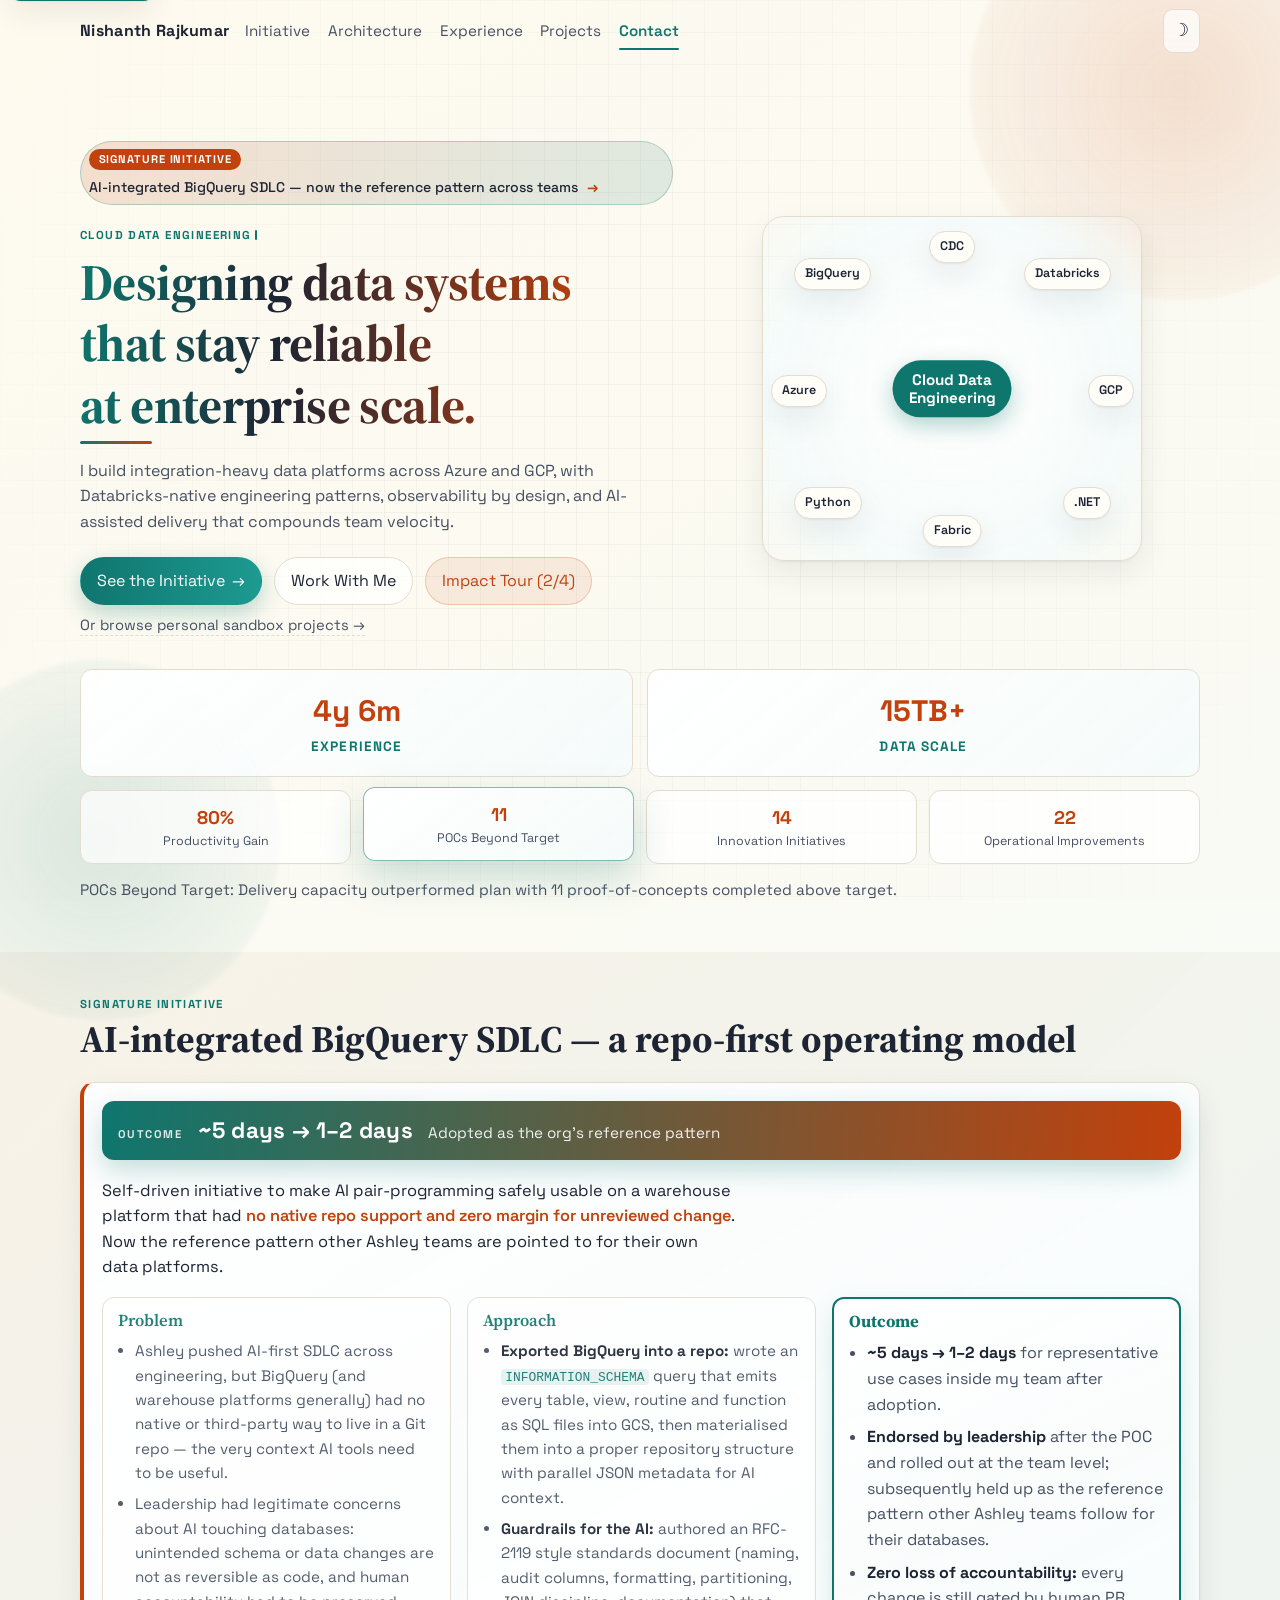
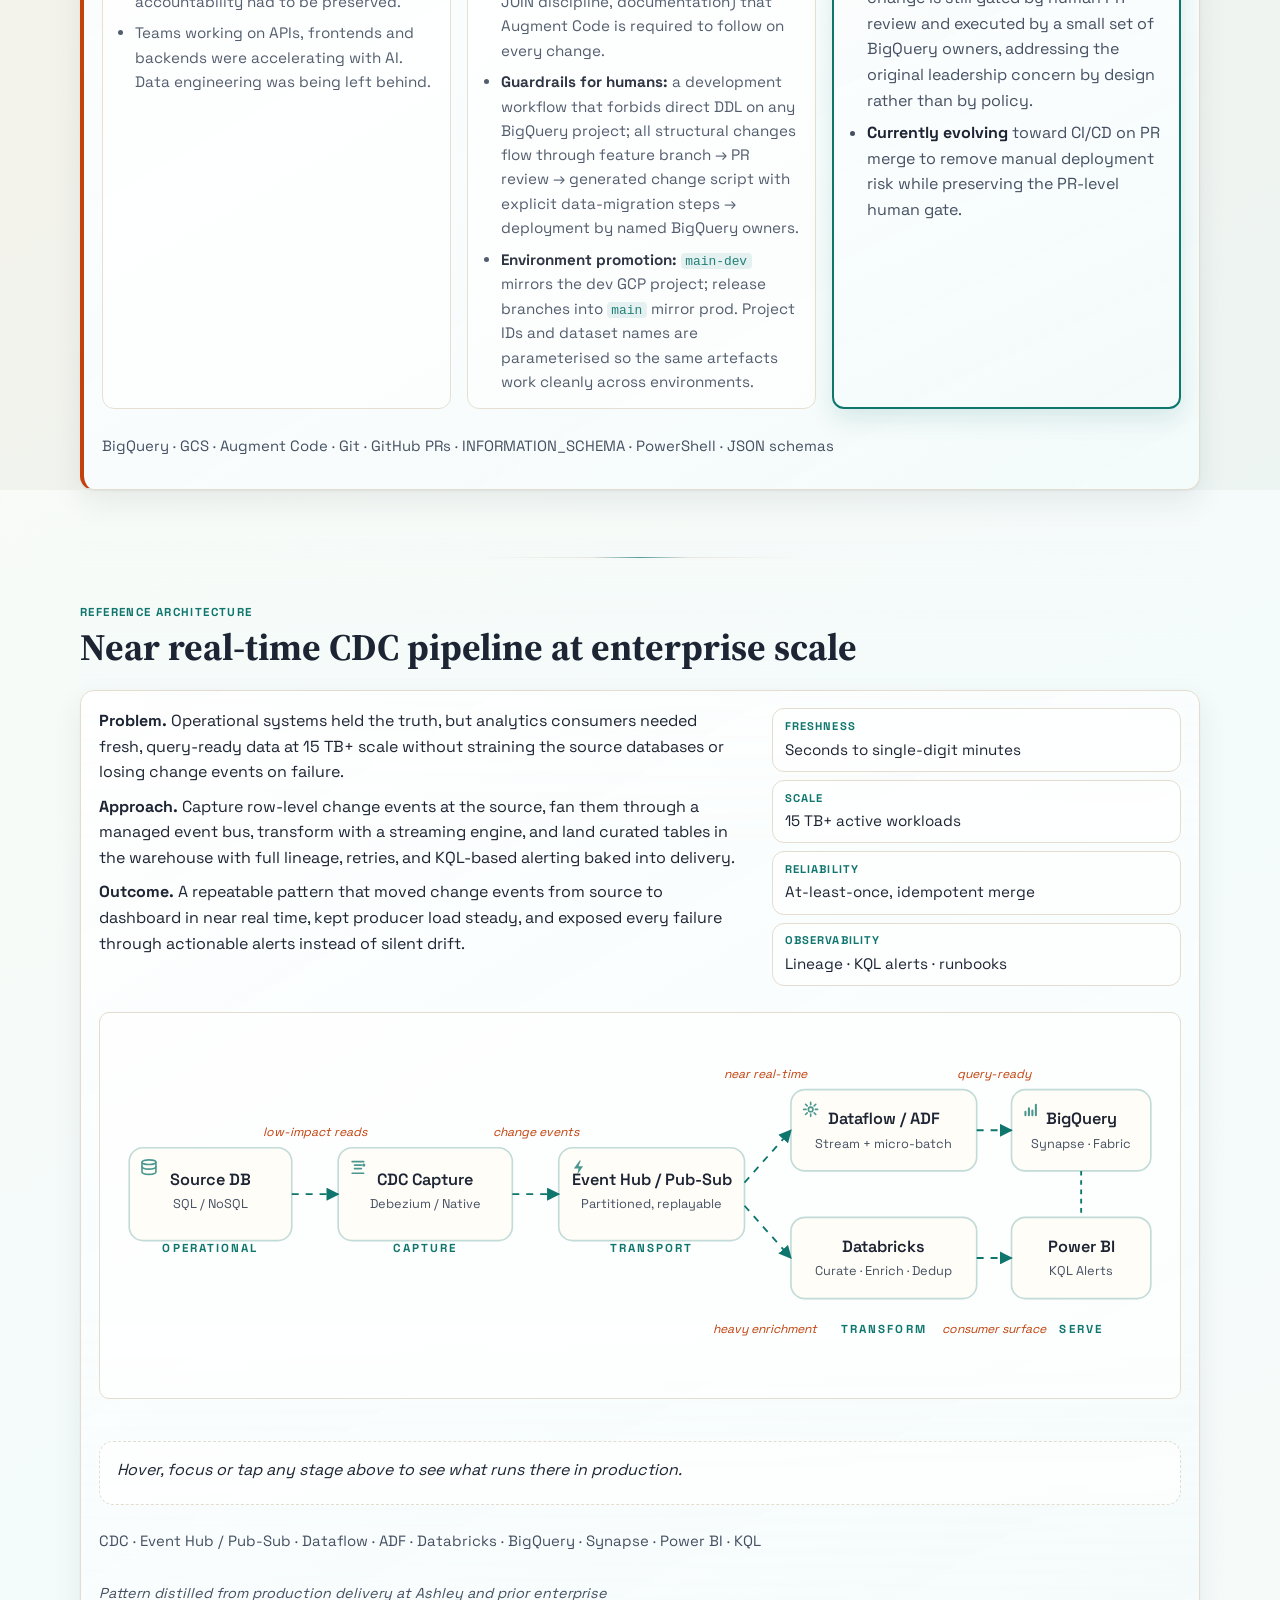
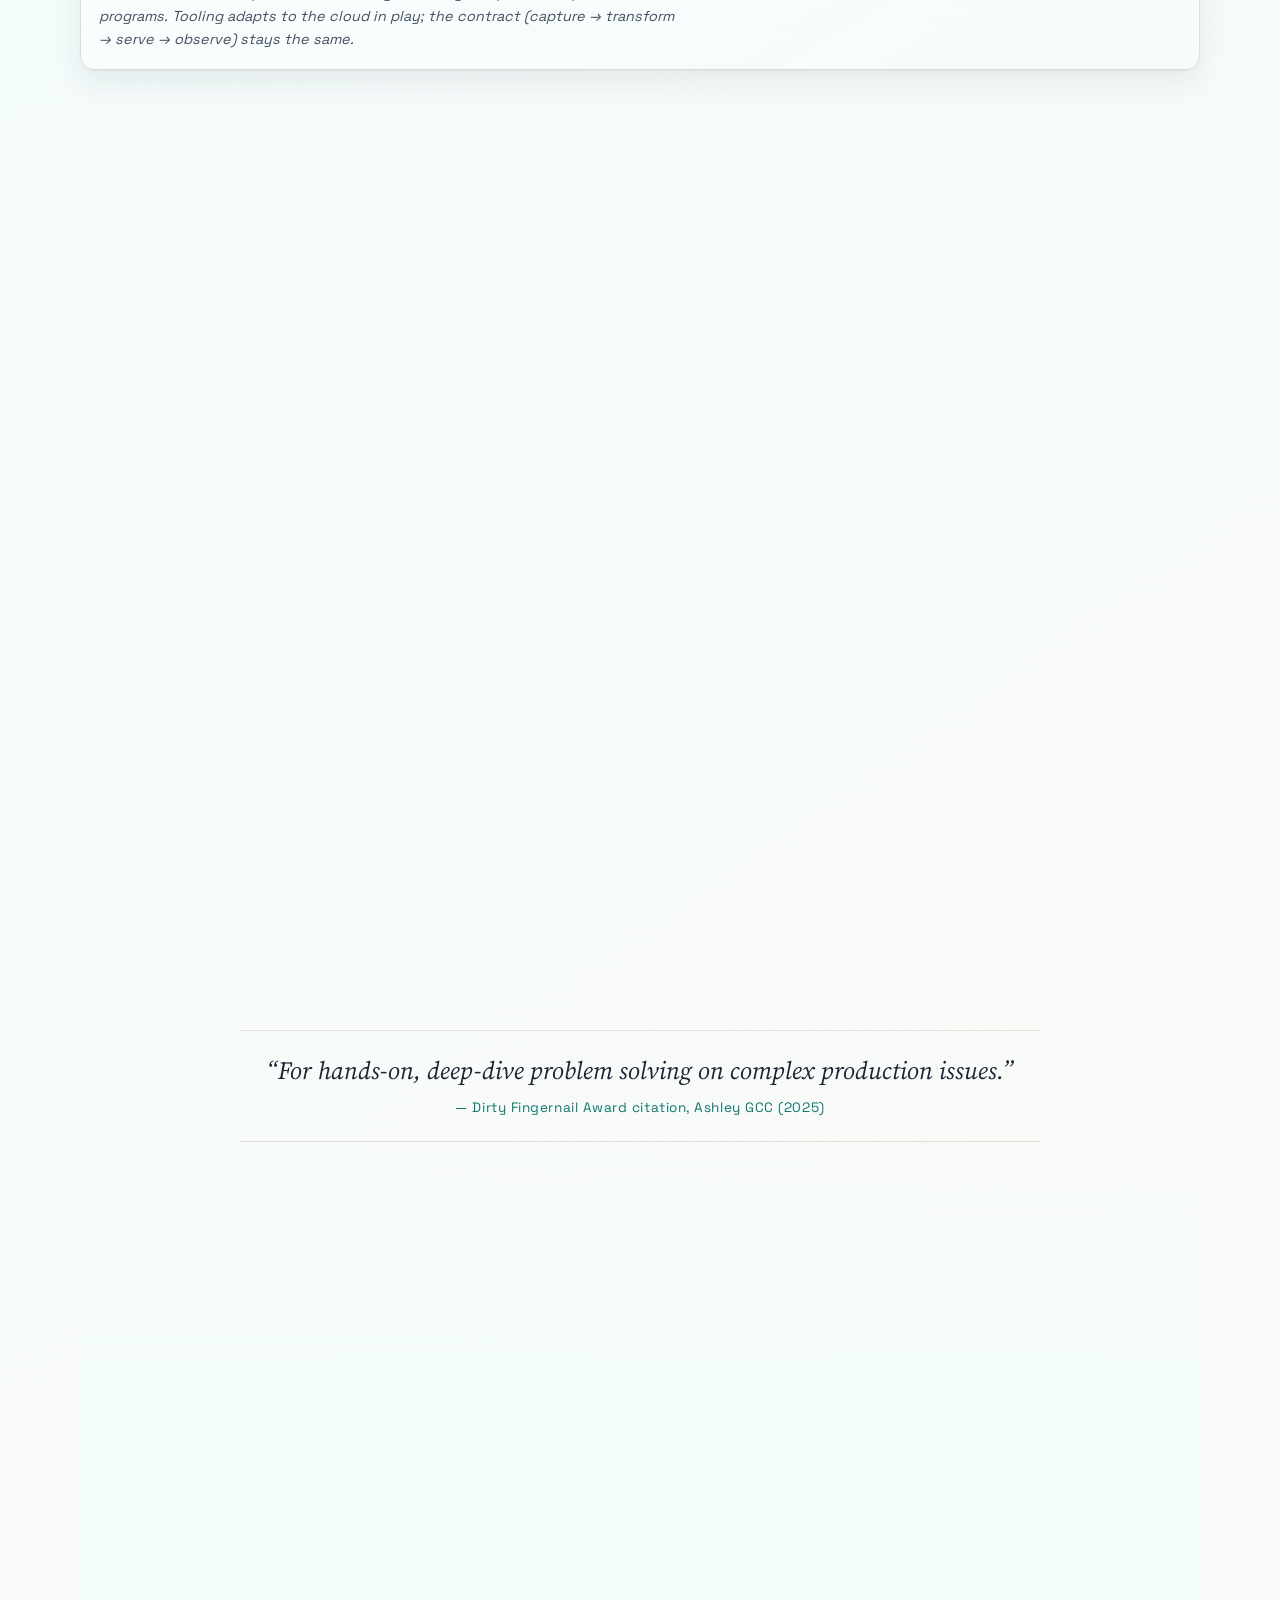
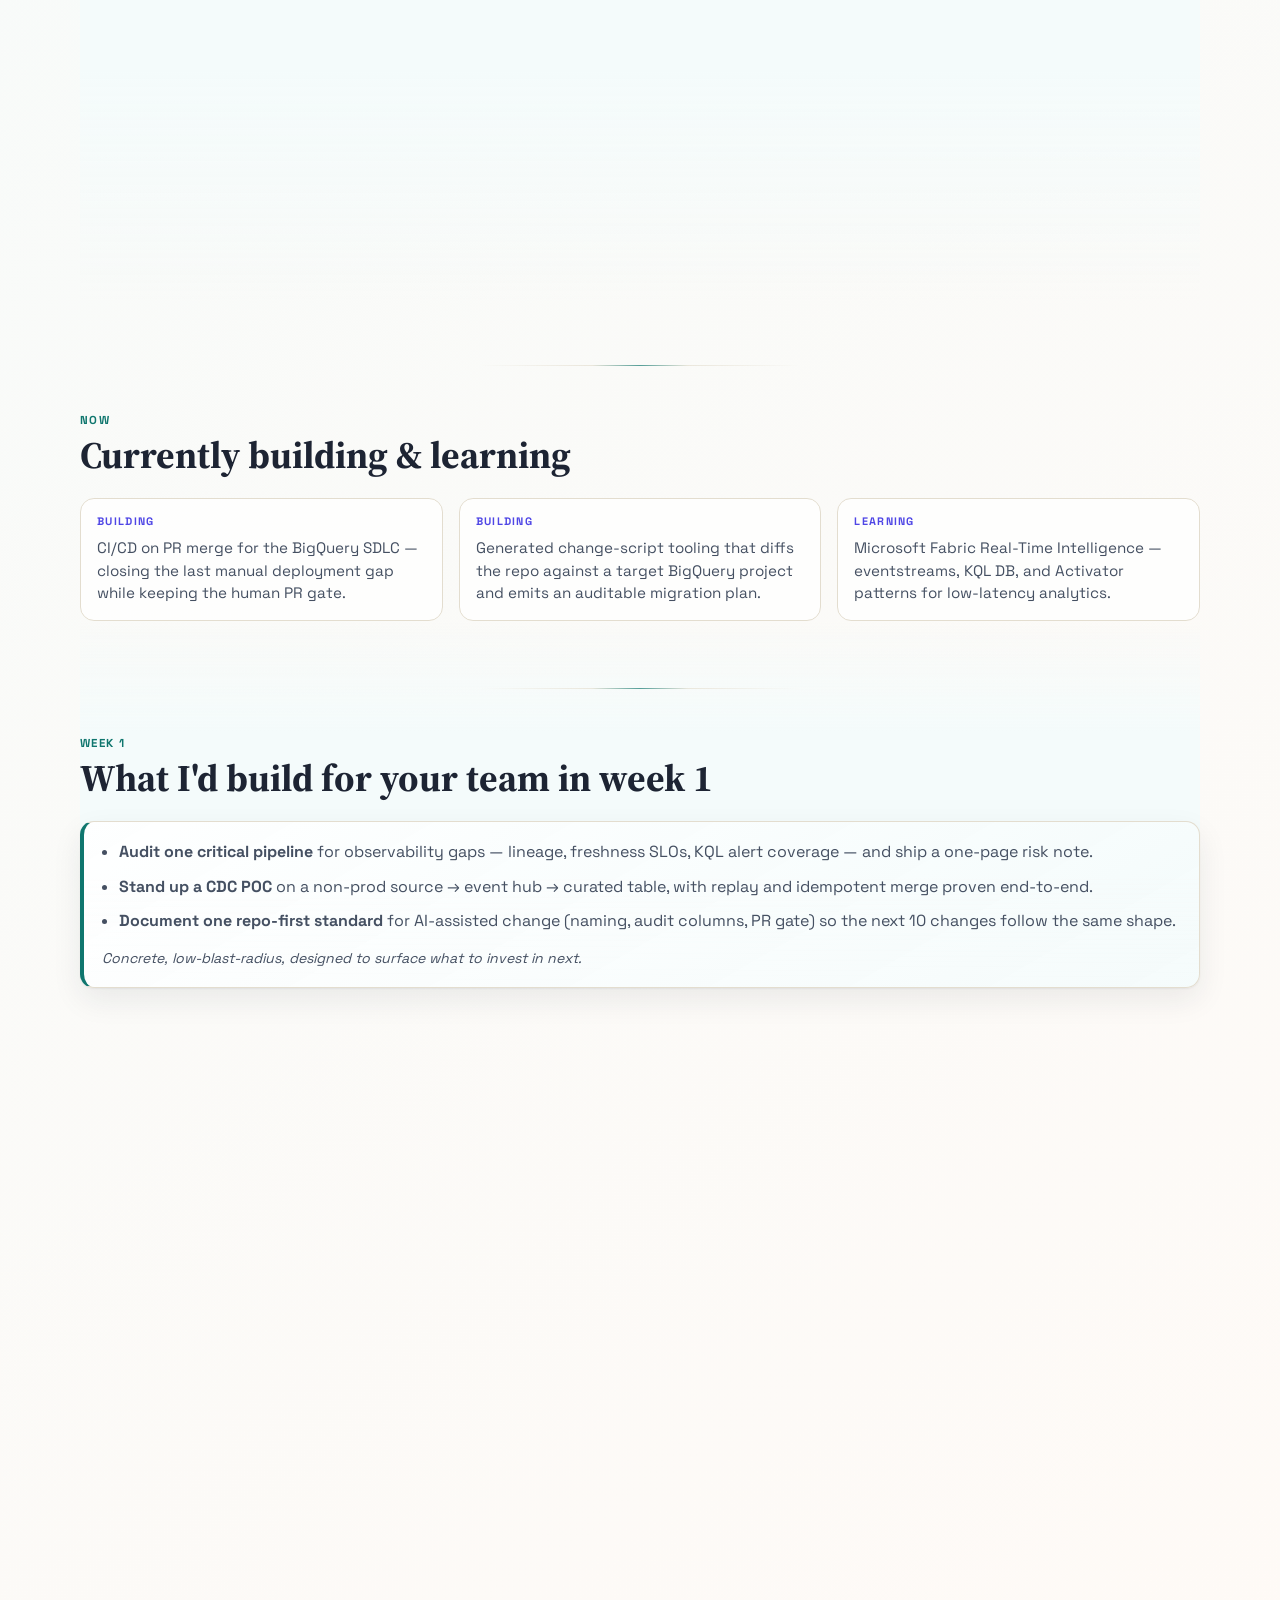
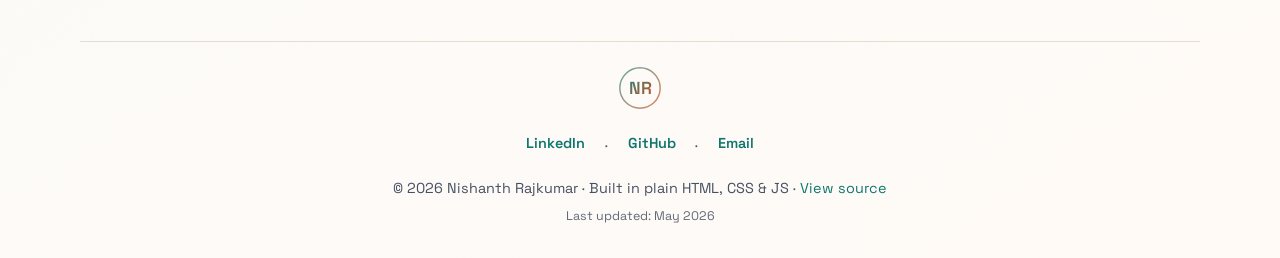
==== commit 2140d5d4: "Enhance styles with improved shadows, animations, and responsiveness - Updated shadow variables for " ====
--- a/index.html
+++ b/index.html
@@ -24,6 +24,7 @@
   <meta name="twitter:image" content="https://nishanthrajkumar.me/assets/og-image.svg">
   <link rel="preconnect" href="https://fonts.googleapis.com">
   <link rel="preconnect" href="https://fonts.gstatic.com" crossorigin>
+  <link rel="preload" as="style" href="https://fonts.googleapis.com/css2?family=Space+Grotesk:wght@400;500;600;700&family=Source+Serif+4:opsz,wght@8..60,400;8..60,600&display=swap">
   <link href="https://fonts.googleapis.com/css2?family=Space+Grotesk:wght@400;500;600;700&family=Source+Serif+4:opsz,wght@8..60,400;8..60,600&display=swap" rel="stylesheet">
   <link rel="stylesheet" href="styles.css">
   <script>
@@ -61,46 +62,49 @@
   </script>
 </head>
 <body>
+  <a class="skip-link" href="#main">Skip to content</a>
   <div class="ambient" aria-hidden="true">
     <span class="orb orb-a"></span>
     <span class="orb orb-b"></span>
     <span class="grid-mask"></span>
   </div>
 
+  <nav class="nav shell" id="siteNav">
+    <a href="#top" class="brand">Nishanth Rajkumar</a>
+    <div class="nav-controls">
+      <button id="themeToggle" class="theme-toggle" type="button" aria-label="Toggle color theme" title="Toggle light / dark theme">
+        <span class="theme-icon" aria-hidden="true">◐</span>
+        <span class="sr-only" id="themeLabel">Toggle theme</span>
+      </button>
+      <button id="menuToggle" class="menu-toggle" aria-expanded="false" aria-controls="navLinks">Menu</button>
+    </div>
+    <ul id="navLinks" class="nav-links">
+      <li><a href="#initiative">Initiative</a></li>
+      <li><a href="#architecture">Architecture</a></li>
+      <li><a href="#timeline">Experience</a></li>
+      <li><a href="#projects">Projects</a></li>
+      <li><a href="#contact">Contact</a></li>
+    </ul>
+    <span class="reading-progress" aria-hidden="true"><span class="reading-progress-bar" id="readingProgressBar"></span></span>
+  </nav>
+
   <header class="site-header" id="top">
-    <nav class="nav shell">
-      <a href="#top" class="brand">Nishanth Rajkumar</a>
-      <div class="nav-controls">
-        <button id="themeToggle" class="theme-toggle" type="button" aria-label="Toggle color theme" title="Toggle light / dark theme">
-          <span class="theme-icon" aria-hidden="true">◐</span>
-          <span class="sr-only" id="themeLabel">Toggle theme</span>
-        </button>
-        <button id="menuToggle" class="menu-toggle" aria-expanded="false" aria-controls="navLinks">Menu</button>
-      </div>
-      <ul id="navLinks" class="nav-links">
-        <li><a href="#initiative">Initiative</a></li>
-        <li><a href="#architecture">Architecture</a></li>
-        <li><a href="#timeline">Experience</a></li>
-        <li><a href="#projects">Projects</a></li>
-        <li><a href="#contact">Contact</a></li>
-      </ul>
-    </nav>
-
     <section class="hero shell" aria-labelledby="heroTitle">
       <div class="hero-copy reveal">
         <a class="spotlight-pill" href="#initiative" aria-label="Jump to signature initiative: AI-integrated BigQuery SDLC">
           <span class="spotlight-badge">Signature Initiative</span>
           <span class="spotlight-text">AI-integrated BigQuery SDLC — now the reference pattern across teams</span>
           <span class="spotlight-arrow" aria-hidden="true">→</span>
+          <span class="spotlight-shimmer" aria-hidden="true"></span>
         </a>
-        <p class="kicker">Cloud Data Engineering</p>
+        <p class="kicker kicker--hero">Cloud Data Engineering</p>
         <h1 id="heroTitle">Designing data systems that stay reliable at enterprise scale.</h1>
         <p class="lede">
           I build integration-heavy data platforms across Azure and GCP, with Databricks-native engineering patterns,
           observability by design, and AI-assisted delivery that compounds team velocity.
         </p>
         <div class="hero-actions">
-          <a class="btn btn-primary" href="#initiative">See the Initiative</a>
+          <a class="btn btn-primary" href="#initiative">See the Initiative<span class="btn-arrow" aria-hidden="true">→</span></a>
           <a class="btn btn-secondary" href="mailto:nishrk97@outlook.com">Work With Me</a>
           <button class="btn btn-ghost" id="shuffleHighlights"><span class="play-icon" aria-hidden="true">▶</span> Impact Tour</button>
         </div>
@@ -126,19 +130,19 @@
     <section class="proof-strip shell reveal" aria-label="Key proof points">
       <div class="proof-anchor-row">
         <article class="proof-item proof-anchor"><p class="proof-value" data-experience-since="2022-06">--</p><p class="proof-label">Experience</p></article>
-        <article class="proof-item proof-anchor" data-tour-step="3"><p class="proof-value">15TB+</p><p class="proof-label">Data Scale</p></article>
+        <article class="proof-item proof-anchor" data-tour-step="3"><p class="proof-value" data-count="15" data-suffix="TB+">15TB+</p><p class="proof-label">Data Scale</p></article>
       </div>
       <div class="proof-grid proof-secondary-row">
-        <article class="proof-item" data-tour-step="0"><p class="proof-value">80%</p><p class="proof-label">Productivity Gain</p></article>
-        <article class="proof-item" data-tour-step="1"><p class="proof-value">11</p><p class="proof-label">POCs Beyond Target</p></article>
-        <article class="proof-item"><p class="proof-value">14</p><p class="proof-label">Innovation Initiatives</p></article>
-        <article class="proof-item" data-tour-step="2"><p class="proof-value">22</p><p class="proof-label">Operational Improvements</p></article>
+        <article class="proof-item" data-tour-step="0"><p class="proof-value" data-count="80" data-suffix="%">80%</p><p class="proof-label">Productivity Gain</p></article>
+        <article class="proof-item" data-tour-step="1"><p class="proof-value" data-count="11">11</p><p class="proof-label">POCs Beyond Target</p></article>
+        <article class="proof-item"><p class="proof-value" data-count="14">14</p><p class="proof-label">Innovation Initiatives</p></article>
+        <article class="proof-item" data-tour-step="2"><p class="proof-value" data-count="22">22</p><p class="proof-label">Operational Improvements</p></article>
       </div>
       <p class="metric-story" id="metricsStory" aria-live="polite">Click <span aria-hidden="true">▶</span> Impact Tour to run a 4-step walkthrough of these outcomes.</p>
     </section>
   </header>
 
-  <main>
+  <main id="main">
     <section id="initiative" class="section shell reveal" aria-labelledby="initiativeTitle">
       <div class="section-head">
         <p class="kicker">Signature Initiative</p>
@@ -221,6 +225,11 @@
             <!-- Stage 1: Source -->
             <g class="stage arch-stage" data-stage="source" tabindex="0" role="button" aria-label="Source stage details">
               <rect x="20" y="110" width="140" height="80" rx="12"/>
+              <g class="stage-icon" transform="translate(30,120)" aria-hidden="true">
+                <ellipse cx="7" cy="2.5" rx="6" ry="2" fill="none"/>
+                <path d="M1,2.5 V11 a6,2 0 0 0 12,0 V2.5" fill="none"/>
+                <path d="M1,6.5 a6,2 0 0 0 12,0" fill="none"/>
+              </g>
               <text x="90" y="142" text-anchor="middle" class="node-title">Source DB</text>
               <text x="90" y="162" text-anchor="middle" class="node-sub">SQL / NoSQL</text>
               <text x="90" y="200" text-anchor="middle" class="stage-label">Operational</text>
@@ -229,6 +238,10 @@
             <!-- Stage 2: CDC Capture -->
             <g class="stage arch-stage" data-stage="capture" tabindex="0" role="button" aria-label="CDC capture stage details">
               <rect x="200" y="110" width="150" height="80" rx="12"/>
+              <g class="stage-icon" transform="translate(210,120)" aria-hidden="true">
+                <path d="M2,2 H12 M2,12 H12 M4,5 H10 M4,8 H10" fill="none"/>
+                <circle cx="12" cy="5" r="1.4" fill="currentColor" stroke="none"/>
+              </g>
               <text x="275" y="142" text-anchor="middle" class="node-title">CDC Capture</text>
               <text x="275" y="162" text-anchor="middle" class="node-sub">Debezium / Native</text>
               <text x="275" y="200" text-anchor="middle" class="stage-label">Capture</text>
@@ -237,6 +250,9 @@
             <!-- Stage 3: Event Bus -->
             <g class="stage arch-stage" data-stage="transport" tabindex="0" role="button" aria-label="Transport stage details">
               <rect x="390" y="110" width="160" height="80" rx="12"/>
+              <g class="stage-icon" transform="translate(400,120)" aria-hidden="true">
+                <path d="M8,1 L3,8 H7 L6,13 L11,6 H7 L9,1 Z" fill="currentColor" stroke="none"/>
+              </g>
               <text x="470" y="142" text-anchor="middle" class="node-title">Event Hub / Pub-Sub</text>
               <text x="470" y="162" text-anchor="middle" class="node-sub">Partitioned, replayable</text>
               <text x="470" y="200" text-anchor="middle" class="stage-label">Transport</text>
@@ -245,6 +261,10 @@
             <!-- Stage 4: Transform -->
             <g class="stage arch-stage" data-stage="transform" tabindex="0" role="button" aria-label="Transform stage details">
               <rect x="590" y="60" width="160" height="70" rx="12"/>
+              <g class="stage-icon" transform="translate(600,70)" aria-hidden="true">
+                <circle cx="7" cy="7" r="2" fill="none"/>
+                <path d="M7,1 V3 M7,11 V13 M1,7 H3 M11,7 H13 M2.6,2.6 L4,4 M10,10 L11.4,11.4 M2.6,11.4 L4,10 M10,4 L11.4,2.6" fill="none"/>
+              </g>
               <text x="670" y="90" text-anchor="middle" class="node-title">Dataflow / ADF</text>
               <text x="670" y="110" text-anchor="middle" class="node-sub">Stream + micro-batch</text>
 
@@ -257,6 +277,9 @@
             <!-- Stage 5: Serve -->
             <g class="stage arch-stage" data-stage="serve" tabindex="0" role="button" aria-label="Serve stage details">
               <rect x="780" y="60" width="120" height="70" rx="12"/>
+              <g class="stage-icon" transform="translate(790,70)" aria-hidden="true">
+                <path d="M2,12 V9 M5,12 V6 M8,12 V8 M11,12 V3" fill="none" stroke-width="1.8"/>
+              </g>
               <text x="840" y="90" text-anchor="middle" class="node-title">BigQuery</text>
               <text x="840" y="110" text-anchor="middle" class="node-sub">Synapse · Fabric</text>
 
@@ -275,6 +298,12 @@
             <line x1="750" y1="205" x2="780" y2="205" marker-end="url(#arr)"/>
             <line x1="840" y1="130" x2="840" y2="170" class="serve-link"/>
 
+            <!-- Round 7: flow pings -->
+            <circle class="flow-ping flow-ping--a" cx="160" cy="150" r="3" aria-hidden="true"/>
+            <circle class="flow-ping flow-ping--b" cx="350" cy="150" r="3" aria-hidden="true"/>
+            <circle class="flow-ping flow-ping--c" cx="750" cy="95" r="3" aria-hidden="true"/>
+            <circle class="flow-ping flow-ping--d" cx="750" cy="205" r="3" aria-hidden="true"/>
+
             <!-- Annotations -->
             <text x="180" y="100" text-anchor="middle" class="annotation">low-impact reads</text>
             <text x="370" y="100" text-anchor="middle" class="annotation">change events</text>
@@ -299,7 +328,7 @@
       </div>
       <div class="timeline">
         <p class="timeline-summary">Total experience: <strong data-experience-since="2022-06">--</strong> since June 2022.</p>
-        <article class="timeline-item" data-employer="ashley">
+        <article class="timeline-item" data-employer="ashley" data-initial="A">
           <span class="date-pill">Dec 2024 – Present</span>
           <h3>Data Engineer &middot; Ashley Global Capability Center</h3>
           <ul class="timeline-list">
@@ -309,7 +338,7 @@
             <li>Introduced AI-assisted workflows that contributed to 80% productivity improvement in delivery cycles.</li>
           </ul>
         </article>
-        <article class="timeline-item" data-employer="ashvad">
+        <article class="timeline-item" data-employer="ashvad" data-initial="V">
           <span class="date-pill">Jul 2023 – Dec 2024</span>
           <h3>Data Engineer &middot; Ashvad Tech Private Limited</h3>
           <ul class="timeline-list">
@@ -318,7 +347,7 @@
             <li>Supported migration to Entra-only authentication and strengthened data access governance.</li>
           </ul>
         </article>
-        <article class="timeline-item" data-employer="provana">
+        <article class="timeline-item" data-employer="provana" data-initial="P">
           <span class="date-pill">Jul 2022 – Jul 2023</span>
           <h3>Data Engineer &middot; Provana</h3>
           <ul class="timeline-list">
@@ -469,6 +498,16 @@
   <button id="toTop" class="to-top" aria-label="Scroll to top">Top</button>
 
   <footer class="site-footer shell">
+    <svg class="footer-monogram" viewBox="0 0 48 48" role="img" aria-label="NR monogram">
+      <defs>
+        <linearGradient id="nrGrad" x1="0" y1="0" x2="1" y2="1">
+          <stop offset="0%" style="stop-color: var(--accent)"/>
+          <stop offset="100%" style="stop-color: var(--accent-2)"/>
+        </linearGradient>
+      </defs>
+      <circle cx="24" cy="24" r="22" fill="none" stroke="url(#nrGrad)" stroke-width="1.6" opacity="0.7"/>
+      <text x="24" y="30" text-anchor="middle" font-family="Source Serif 4, Georgia, serif" font-size="19" font-weight="600" fill="url(#nrGrad)">NR</text>
+    </svg>
     <div class="footer-social" aria-label="Connect">
       <a href="https://www.linkedin.com/in/nishanthrajkumar" target="_blank" rel="noreferrer" aria-label="LinkedIn">LinkedIn</a>
       <span aria-hidden="true">·</span>
--- a/styles.css
+++ b/styles.css
@@ -8,7 +8,8 @@
   --card: #fffdf8;
   --line: #e3ddcf;
   --success: #0f766e;
-  --shadow: 0 18px 45px rgba(29, 36, 51, 0.09);
+  --shadow: 0 1px 2px rgba(29, 36, 51, 0.06), 0 12px 30px rgba(29, 36, 51, 0.08);
+  --shadow-lg: 0 2px 4px rgba(29, 36, 51, 0.06), 0 24px 60px rgba(29, 36, 51, 0.12);
   --radius-lg: 22px;
   --radius-md: 14px;
   --bg-grad-1: #fffbee;
@@ -33,7 +34,8 @@
   --card: #121a2b;
   --line: #243047;
   --success: #2dd4bf;
-  --shadow: 0 18px 45px rgba(0, 0, 0, 0.45);
+  --shadow: 0 1px 2px rgba(0, 0, 0, 0.4), 0 14px 36px rgba(0, 0, 0, 0.42);
+  --shadow-lg: 0 2px 4px rgba(0, 0, 0, 0.45), 0 28px 70px rgba(0, 0, 0, 0.55);
   --bg-grad-1: #0b1220;
   --bg-grad-2: #0f1828;
   --bg-grad-3: #0a1322;
@@ -333,7 +335,7 @@
 .lede {
   margin-top: 1rem;
   color: var(--ink-soft);
-  max-width: 62ch;
+  max-width: 64ch;
 }
 
 .hero-actions {
@@ -1460,6 +1462,714 @@
   color: var(--ink);
   font-style: italic;
 }
+
+/* =========================================================
+   Polish pass: animations, micro-interactions, responsiveness
+   ========================================================= */
+
+/* Smoother reveal easing + subtle scale instead of plain translate */
+.reveal {
+  transform: translateY(28px) scale(0.985);
+  transition:
+    opacity 700ms cubic-bezier(0.22, 1, 0.36, 1),
+    transform 700ms cubic-bezier(0.22, 1, 0.36, 1);
+  will-change: opacity, transform;
+}
+.reveal.in-view {
+  transform: translateY(0) scale(1);
+}
+
+/* Anchor offset so deep links don't slide under the sticky-ish header */
+main > section[id],
+#top {
+  scroll-margin-top: 1.25rem;
+}
+
+/* Consistent, accessible focus ring across interactive elements */
+.btn:focus-visible,
+.chip:focus-visible,
+.theme-toggle:focus-visible,
+.menu-toggle:focus-visible,
+.nav-links a:focus-visible,
+.spotlight-pill:focus-visible,
+.to-top:focus-visible,
+.project-card a:focus-visible {
+  outline: 2px solid var(--accent);
+  outline-offset: 3px;
+  border-radius: 10px;
+}
+
+/* Buttons: gentle lift + shadow on hover (richer than translate alone) */
+.btn-primary:hover,
+.btn-primary:focus-visible {
+  box-shadow: 0 14px 32px rgba(15, 118, 110, 0.34);
+}
+.btn-secondary:hover,
+.btn-secondary:focus-visible {
+  border-color: var(--accent);
+  color: var(--accent);
+  box-shadow: 0 8px 22px rgba(15, 118, 110, 0.14);
+}
+.btn-ghost:hover,
+.btn-ghost:focus-visible {
+  background: rgba(194, 65, 12, 0.16);
+  border-color: var(--accent-2);
+  box-shadow: 0 8px 22px rgba(194, 65, 12, 0.2);
+}
+
+/* Cards: hover lift for tactile feel */
+.project-card,
+.now-card,
+.timeline-item,
+.week-one-card {
+  transition:
+    transform 260ms cubic-bezier(0.22, 1, 0.36, 1),
+    box-shadow 260ms ease,
+    border-color 260ms ease,
+    opacity 250ms ease;
+}
+.project-card:hover,
+.now-card:hover,
+.week-one-card:hover {
+  transform: translateY(-4px);
+  box-shadow: 0 22px 50px rgba(29, 36, 51, 0.14);
+}
+:root[data-theme="dark"] .project-card:hover,
+:root[data-theme="dark"] .now-card:hover,
+:root[data-theme="dark"] .week-one-card:hover {
+  box-shadow: 0 22px 50px rgba(0, 0, 0, 0.55);
+}
+.timeline-item:hover {
+  transform: translateX(3px);
+  border-left-width: 5px;
+}
+
+/* Proof items: subtle interactive feedback */
+.proof-item {
+  transition: transform 220ms ease, box-shadow 220ms ease, border-color 220ms ease;
+}
+.proof-item:hover {
+  transform: translateY(-2px);
+  border-color: var(--chip-active-border);
+  box-shadow: 0 10px 24px rgba(15, 118, 110, 0.12);
+}
+
+/* Chip filter buttons */
+.chip {
+  transition: background-color 200ms ease, color 200ms ease, border-color 200ms ease, transform 200ms ease;
+}
+.chip:hover {
+  color: var(--ink);
+  border-color: var(--chip-active-border);
+  transform: translateY(-1px);
+}
+
+/* Nav links: animated underline on hover */
+.nav-links a {
+  position: relative;
+  padding-bottom: 4px;
+}
+.nav-links a::after {
+  content: "";
+  position: absolute;
+  left: 0;
+  right: 100%;
+  bottom: 0;
+  height: 2px;
+  border-radius: 2px;
+  background: var(--accent);
+  transition: right 240ms cubic-bezier(0.22, 1, 0.36, 1);
+}
+.nav-links a:hover::after,
+.nav-links a:focus-visible::after {
+  right: 0;
+}
+/* Keep existing scrollspy underline (.is-current::after) intact — it overrides above */
+
+/* Hidden project cards: collapse out of layout after fade for cleaner grid */
+.project-card.hide {
+  transform: scale(0.94);
+  opacity: 0;
+}
+
+/* Mobile menu: animate open instead of snap */
+@media (max-width: 720px) {
+  .nav-links {
+    display: flex;
+    flex-wrap: wrap;
+    max-height: 0;
+    overflow: hidden;
+    opacity: 0;
+    padding: 0;
+    transition:
+      max-height 320ms cubic-bezier(0.22, 1, 0.36, 1),
+      opacity 220ms ease,
+      padding 220ms ease;
+  }
+  .nav-links.open {
+    max-height: 420px;
+    opacity: 1;
+    padding: 0.5rem 0;
+  }
+}
+
+/* Intermediate breakpoint: tablets / small laptops */
+@media (max-width: 1080px) and (min-width: 981px) {
+  .hero {
+    gap: 1.5rem;
+  }
+  .stack-constellation {
+    max-width: 320px;
+  }
+}
+
+/* Tablet polish (rules already collapse to 1 col below 980px) */
+@media (max-width: 980px) {
+  .hero {
+    padding: 2.8rem 0 1.4rem;
+  }
+  .stack-constellation {
+    max-width: 340px;
+  }
+  .proof-anchor-row {
+    grid-template-columns: 1fr;
+  }
+  .proof-secondary-row {
+    grid-template-columns: repeat(2, minmax(0, 1fr));
+  }
+  .initiative-outcome-band {
+    gap: 0.4rem 0.7rem;
+  }
+}
+
+/* Small phones: tighten spacing, full-width primary actions */
+@media (max-width: 480px) {
+  .shell {
+    width: min(1120px, 94vw);
+  }
+  .hero {
+    padding: 2.2rem 0 1rem;
+  }
+  .section {
+    padding-top: 2.6rem;
+  }
+  .hero h1 {
+    max-width: none;
+  }
+  .hero-actions {
+    gap: 0.55rem;
+  }
+  .hero-actions .btn {
+    flex: 1 1 100%;
+    text-align: center;
+  }
+  .card,
+  .initiative-block,
+  .now-card,
+  .timeline-item {
+    padding: 0.9rem;
+  }
+  .stack-constellation {
+    max-width: 300px;
+  }
+  .stack-core {
+    font-size: 0.85rem;
+    padding: 0.55rem 0.85rem;
+  }
+  .stack-chip {
+    font-size: 0.72rem;
+    padding: 0.26rem 0.5rem;
+  }
+  .pull-quote {
+    padding: 1.1rem 0.9rem;
+  }
+}
+
+/* Long-press / tap feedback on touch devices */
+@media (hover: none) {
+  .project-card:active,
+  .now-card:active,
+  .week-one-card:active {
+    transform: scale(0.99);
+  }
+}
+
+/* =========================================================
+   Quick wins: sticky glass nav, progress bar, gradient H1,
+   text-wrap, skip link, SVG flow/glow
+   ========================================================= */
+
+/* Skip link (visible only on keyboard focus) */
+.skip-link {
+  position: fixed;
+  top: -40px;
+  left: 0.75rem;
+  z-index: 100;
+  padding: 0.55rem 0.9rem;
+  background: var(--accent);
+  color: #fff;
+  border-radius: 8px;
+  text-decoration: none;
+  font-weight: 600;
+  font-size: 0.9rem;
+  box-shadow: var(--shadow);
+  transition: top 200ms ease;
+}
+.skip-link:focus-visible {
+  top: 0.6rem;
+  outline: 2px solid var(--accent-2);
+  outline-offset: 2px;
+}
+
+/* Sticky glass nav (nav lives outside header now) */
+#siteNav.nav {
+  position: sticky;
+  top: 0;
+  z-index: 50;
+  padding: 0.55rem 0;
+  background: transparent;
+  transition:
+    background-color 260ms ease,
+    box-shadow 260ms ease,
+    backdrop-filter 260ms ease,
+    border-color 260ms ease;
+  border-bottom: 1px solid transparent;
+  /* full-bleed bar so the blurred surface spans the viewport */
+  width: 100%;
+  max-width: none;
+  margin-inline: 0;
+  padding-inline: max(1rem, calc((100% - 1120px) / 2));
+}
+#siteNav.nav.is-scrolled {
+  background: var(--surface-translucent);
+  backdrop-filter: saturate(160%) blur(12px);
+  -webkit-backdrop-filter: saturate(160%) blur(12px);
+  border-bottom-color: var(--line);
+  box-shadow: 0 4px 18px rgba(29, 36, 51, 0.06);
+}
+:root[data-theme="dark"] #siteNav.nav.is-scrolled {
+  box-shadow: 0 4px 18px rgba(0, 0, 0, 0.5);
+}
+
+/* Reading progress bar — sits along the bottom edge of the nav */
+.reading-progress {
+  position: absolute;
+  left: 0;
+  right: 0;
+  bottom: -1px;
+  height: 2px;
+  background: transparent;
+  pointer-events: none;
+  overflow: hidden;
+}
+.reading-progress-bar {
+  display: block;
+  height: 100%;
+  width: 0%;
+  background: linear-gradient(90deg, var(--accent), var(--accent-2));
+  transform-origin: left center;
+  transition: width 120ms linear;
+  box-shadow: 0 0 8px rgba(15, 118, 110, 0.45);
+}
+
+/* Account for sticky nav height when jumping to anchors */
+main > section[id],
+#top {
+  scroll-margin-top: 4.5rem;
+}
+
+/* Gradient hero H1 + premium typography polish */
+.hero h1 {
+  background: linear-gradient(92deg, var(--accent) 0%, var(--ink) 38%, var(--accent-2) 100%);
+  -webkit-background-clip: text;
+  background-clip: text;
+  color: transparent;
+  letter-spacing: -0.012em;
+  text-wrap: balance;
+}
+:root[data-theme="dark"] .hero h1 {
+  background: linear-gradient(92deg, var(--accent) 0%, var(--ink) 45%, var(--accent-2) 100%);
+  -webkit-background-clip: text;
+  background-clip: text;
+  color: transparent;
+}
+/* Safari fallback: if background-clip:text fails, text stays readable */
+@supports not ((-webkit-background-clip: text) or (background-clip: text)) {
+  .hero h1 { color: var(--ink); background: none; }
+}
+
+/* Balanced section headings, prettier paragraphs */
+.section h2,
+.hero h1 {
+  text-wrap: balance;
+}
+.lede,
+.initiative-lede,
+.architecture-story p,
+.timeline-list li,
+.now-body,
+.projects-note {
+  text-wrap: pretty;
+}
+
+/* Architecture diagram: flowing dashed arrows + soft glow on hover */
+.architecture-wrap svg line {
+  stroke-dasharray: 6 6;
+  stroke-dashoffset: 0;
+  animation: archFlow 1.8s linear infinite;
+}
+.architecture-wrap svg .serve-link {
+  animation: archFlow 2.4s linear infinite;
+}
+@keyframes archFlow {
+  to { stroke-dashoffset: -24; }
+}
+.arch-stage rect {
+  transition:
+    stroke 220ms ease,
+    stroke-width 220ms ease,
+    fill 220ms ease,
+    filter 260ms ease;
+}
+.arch-stage:hover rect,
+.arch-stage:focus rect,
+.arch-stage.is-active rect {
+  filter: drop-shadow(0 0 10px rgba(15, 118, 110, 0.45));
+}
+:root[data-theme="dark"] .arch-stage:hover rect,
+:root[data-theme="dark"] .arch-stage:focus rect,
+:root[data-theme="dark"] .arch-stage.is-active rect {
+  filter: drop-shadow(0 0 12px rgba(45, 212, 191, 0.55));
+}
+
+/* Honor reduced motion */
+@media (prefers-reduced-motion: reduce) {
+  .architecture-wrap svg line,
+  .architecture-wrap svg .serve-link {
+    animation: none !important;
+    stroke-dasharray: none;
+  }
+  .reading-progress-bar { transition: none; }
+}
+
+/* =========================================================
+   Round 2: card accent bar, shimmer, button arrow,
+   parallax orbs, chip counts, dark inner highlight, perf
+   ========================================================= */
+
+/* Unified top accent bar across primary cards */
+.project-card,
+.now-card,
+.week-one-card,
+.timeline-item {
+  position: relative;
+  overflow: hidden;
+}
+.project-card::before,
+.now-card::before,
+.week-one-card::before,
+.timeline-item::before {
+  content: "";
+  position: absolute;
+  top: 0;
+  left: 0;
+  right: 0;
+  height: 3px;
+  background: linear-gradient(90deg, var(--accent), var(--accent-2));
+  transform: scaleX(0);
+  transform-origin: left center;
+  transition: transform 360ms cubic-bezier(0.22, 1, 0.36, 1);
+  pointer-events: none;
+  z-index: 1;
+}
+.project-card:hover::before,
+.now-card:hover::before,
+.week-one-card:hover::before,
+.project-card:focus-within::before,
+.now-card:focus-within::before,
+.week-one-card:focus-within::before {
+  transform: scaleX(1);
+}
+/* Timeline already has a left rail + ::before dot — opt out of the top bar to avoid clash */
+.timeline-item::before {
+  content: none;
+}
+
+/* Spotlight pill shimmer sweep */
+.spotlight-pill {
+  position: relative;
+  overflow: hidden;
+  isolation: isolate;
+}
+.spotlight-shimmer {
+  position: absolute;
+  inset: 0;
+  pointer-events: none;
+  background: linear-gradient(
+    105deg,
+    transparent 35%,
+    rgba(255, 255, 255, 0.55) 50%,
+    transparent 65%
+  );
+  transform: translateX(-120%);
+  animation: spotlightShimmer 4.2s ease-in-out 1.5s infinite;
+  z-index: 1;
+  mix-blend-mode: overlay;
+}
+:root[data-theme="dark"] .spotlight-shimmer {
+  background: linear-gradient(
+    105deg,
+    transparent 35%,
+    rgba(255, 255, 255, 0.18) 50%,
+    transparent 65%
+  );
+}
+.spotlight-pill > :not(.spotlight-shimmer) {
+  position: relative;
+  z-index: 2;
+}
+@keyframes spotlightShimmer {
+  0%   { transform: translateX(-120%); }
+  55%  { transform: translateX(140%); }
+  100% { transform: translateX(140%); }
+}
+
+/* Sliding arrow on primary CTA */
+.btn-arrow {
+  display: inline-block;
+  margin-left: 0.45em;
+  transition: transform 220ms cubic-bezier(0.22, 1, 0.36, 1);
+}
+.btn-primary:hover .btn-arrow,
+.btn-primary:focus-visible .btn-arrow {
+  transform: translateX(4px);
+}
+
+/* Ambient orb parallax (positions tweaked via custom props from JS) */
+.orb {
+  --px: 0px;
+  --py: 0px;
+  will-change: transform;
+}
+.orb-a {
+  animation: driftA 14s ease-in-out infinite, orbParallaxA 1ms linear;
+}
+.orb-b {
+  animation: driftB 16s ease-in-out infinite, orbParallaxB 1ms linear;
+}
+/* Layered: drift keyframes own translate; we add a CSS-var-driven translate via inline style on the element */
+/* Implementation: JS sets .orb's `transform` via custom property strategy using will-change + translate. */
+.orb {
+  transform: translate3d(var(--px), var(--py), 0);
+}
+/* The existing drift keyframes set transform too; to keep both, we let drift animate
+   on its own keyframes and have JS overwrite for parallax only. To resolve the conflict
+   we override drift to use translate via CSS variables. */
+@keyframes driftA {
+  0%, 100% { transform: translate3d(var(--px, 0px), var(--py, 0px), 0); }
+  50%      { transform: translate3d(calc(var(--px, 0px) - 26px), calc(var(--py, 0px) + 18px), 0); }
+}
+@keyframes driftB {
+  0%, 100% { transform: translate3d(var(--px, 0px), var(--py, 0px), 0); }
+  50%      { transform: translate3d(calc(var(--px, 0px) + 18px), calc(var(--py, 0px) - 14px), 0); }
+}
+
+/* Filter chip count badge */
+.chip .chip-count {
+  display: inline-block;
+  margin-left: 0.35em;
+  padding: 0 0.4em;
+  min-width: 1.4em;
+  border-radius: 999px;
+  background: var(--chip-active-bg);
+  color: var(--ink-soft);
+  font-size: 0.75em;
+  font-weight: 600;
+  line-height: 1.5;
+  text-align: center;
+  transition: background-color 200ms ease, color 200ms ease;
+}
+.chip.is-active .chip-count {
+  background: rgba(255, 255, 255, 0.22);
+  color: inherit;
+}
+
+/* Dark-mode inner highlight on cards — restores subtle dimensionality */
+:root[data-theme="dark"] .card,
+:root[data-theme="dark"] .now-card,
+:root[data-theme="dark"] .week-one-card,
+:root[data-theme="dark"] .timeline-item,
+:root[data-theme="dark"] .architecture-wrap,
+:root[data-theme="dark"] .credentials-strip,
+:root[data-theme="dark"] .contact-panel,
+:root[data-theme="dark"] .stack-constellation {
+  box-shadow:
+    var(--shadow),
+    inset 0 1px 0 rgba(255, 255, 255, 0.05);
+}
+
+/* Perf: skip rendering work for long off-screen sections */
+#projects,
+#timeline,
+#contact {
+  content-visibility: auto;
+  contain-intrinsic-size: 1px 800px;
+}
+
+/* Reduced-motion: stop shimmer + parallax */
+@media (prefers-reduced-motion: reduce) {
+  .spotlight-shimmer { animation: none; display: none; }
+  .btn-arrow { transition: none; }
+  .orb { transform: none; }
+}
+
+/* =========================================================
+   Round 3: constellation entrance, arch pulse, footer mark,
+   timeline initials, softer ambience, dark kicker contrast
+   ========================================================= */
+
+/* Soften ambient gradient so translucent cards pop more */
+body::before {
+  content: "";
+  position: fixed;
+  inset: 0;
+  background: var(--bg-cream);
+  opacity: 0.28;
+  z-index: -1;
+  pointer-events: none;
+}
+
+/* Dark-mode kicker contrast bump (teal can dip below AA at small sizes) */
+:root[data-theme="dark"] .kicker,
+:root[data-theme="dark"] .tagline,
+:root[data-theme="dark"] .cred-label,
+:root[data-theme="dark"] .now-label,
+:root[data-theme="dark"] .callout-label {
+  color: #5eead4; /* brighter teal for legibility */
+}
+
+/* Stack constellation entrance — staggered fade/scale on load */
+@keyframes chipIn {
+  from { opacity: 0; transform: translateY(8px) scale(0.92); }
+  to   { opacity: 1; transform: translateY(0)   scale(1); }
+}
+@keyframes chipInCenter {
+  from { opacity: 0; transform: translateX(-50%) translateY(8px) scale(0.92); }
+  to   { opacity: 1; transform: translateX(-50%) translateY(0)   scale(1); }
+}
+@keyframes coreIn {
+  from { opacity: 0; transform: translate(-50%, -50%) scale(0.78); }
+  to   { opacity: 1; transform: translate(-50%, -50%) scale(1); }
+}
+
+.stack-core {
+  opacity: 0;
+  animation: coreIn 600ms cubic-bezier(0.22, 1, 0.36, 1) 120ms forwards;
+}
+.stack-chip {
+  /* override existing float so we can compose entrance + float */
+  opacity: 0;
+  animation:
+    chipIn 520ms cubic-bezier(0.22, 1, 0.36, 1) forwards,
+    stackFloat 6s ease-in-out infinite;
+}
+.stack-chip.chip-t,
+.stack-chip.chip-b {
+  /* center-aligned chips need translateX(-50%) preserved through entrance */
+  animation:
+    chipInCenter 520ms cubic-bezier(0.22, 1, 0.36, 1) forwards,
+    stackFloatCenter 6s ease-in-out infinite;
+}
+/* Stagger delays — entrance first, then perpetual float; second animation delay handled by negative delays already on file. We add an entrance delay only. */
+.stack-chip.chip-tl { animation-delay: 240ms, 0s; }
+.stack-chip.chip-tr { animation-delay: 320ms, -1s; }
+.stack-chip.chip-ml { animation-delay: 400ms, -2s; }
+.stack-chip.chip-mr { animation-delay: 480ms, -3s; }
+.stack-chip.chip-bl { animation-delay: 560ms, -4s; }
+.stack-chip.chip-br { animation-delay: 640ms, -5s; }
+.stack-chip.chip-t  { animation-delay: 200ms, -1.5s; }
+.stack-chip.chip-b  { animation-delay: 700ms, -3.5s; }
+
+/* Active architecture stage — soft, slow pulse */
+@keyframes archPulse {
+  0%, 100% { filter: drop-shadow(0 0 6px rgba(15, 118, 110, 0.35)); }
+  50%      { filter: drop-shadow(0 0 16px rgba(15, 118, 110, 0.65)); }
+}
+@keyframes archPulseDark {
+  0%, 100% { filter: drop-shadow(0 0 8px rgba(45, 212, 191, 0.4)); }
+  50%      { filter: drop-shadow(0 0 18px rgba(45, 212, 191, 0.75)); }
+}
+.arch-stage.is-active rect {
+  animation: archPulse 2.2s ease-in-out infinite;
+}
+:root[data-theme="dark"] .arch-stage.is-active rect {
+  animation: archPulseDark 2.2s ease-in-out infinite;
+}
+
+/* Footer monogram */
+.footer-monogram {
+  display: block;
+  width: 44px;
+  height: 44px;
+  margin: 0 auto 0.85rem;
+  opacity: 0.9;
+  transition: transform 320ms cubic-bezier(0.22, 1, 0.36, 1), opacity 220ms ease;
+}
+.footer-monogram:hover {
+  opacity: 1;
+  transform: rotate(-6deg) scale(1.04);
+}
+
+/* Timeline employer initials inside the dot */
+.timeline {
+  padding-left: 2.6rem; /* widen rail gutter to fit larger dot */
+}
+.timeline::before {
+  left: 0.95rem;
+  top: 1.9rem;
+}
+.timeline-item {
+  position: relative;
+}
+.timeline-item::before {
+  /* upgrade the small dot to a labeled disc */
+  content: attr(data-initial);
+  left: -2.05rem;
+  top: 0.85rem;
+  width: 26px;
+  height: 26px;
+  border-radius: 50%;
+  display: grid;
+  place-items: center;
+  color: #fff;
+  font-family: "Source Serif 4", Georgia, serif;
+  font-size: 0.82rem;
+  font-weight: 700;
+  letter-spacing: 0.02em;
+  box-shadow: 0 0 0 3px var(--bg-cream), 0 4px 10px rgba(15, 118, 110, 0.25);
+  border: none;
+  text-transform: uppercase;
+}
+:root[data-theme="dark"] .timeline-item::before {
+  box-shadow: 0 0 0 3px var(--bg-cream), 0 4px 12px rgba(0, 0, 0, 0.55);
+}
+.timeline-item[data-employer="ashley"]::before  { background: var(--accent); }
+.timeline-item[data-employer="ashvad"]::before  { background: var(--accent-2); }
+.timeline-item[data-employer="provana"]::before { background: var(--ink-soft); }
+
+@media (max-width: 480px) {
+  .timeline { padding-left: 2.2rem; }
+  .timeline-item::before { left: -1.85rem; width: 22px; height: 22px; font-size: 0.74rem; }
+}
+
+/* Reduced motion: stop pulse and entrance */
+@media (prefers-reduced-motion: reduce) {
+  .stack-core,
+  .stack-chip { opacity: 1 !important; animation: none !important; }
+  .stack-chip.chip-t, .stack-chip.chip-b { transform: translateX(-50%); }
+  .arch-stage.is-active rect { animation: none !important; }
+  .footer-monogram { transition: none; }
+}
 .pull-quote cite {
   display: block;
   font-size: 0.85rem;
@@ -1664,3 +2374,467 @@
   .proof-secondary-row { grid-template-columns: 1fr 1fr; }
   .section { padding-top: 2.6rem; }
 }
+
+
+
+
+/* ============================================================
+   Round 4 � stage icons, indigo Now lane, H1 underline reveal,
+              sibling card dim, 64ch standardization
+   ============================================================ */
+
+/* --- Third accent (indigo) for the Now/Learning lane --- */
+:root {
+  --accent-3: #4f46e5;       /* indigo-600 */
+}
+:root[data-theme="dark"] {
+  --accent-3: #a5b4fc;       /* indigo-300 */
+}
+
+/* Now lane uses indigo as a signal tone */
+.now-label {
+  color: var(--accent-3);
+}
+/* Top accent bar on now-cards uses indigo (override generic ::before from Round 2) */
+.now-card { position: relative; overflow: hidden; }
+.now-card::before {
+  content: "";
+  position: absolute;
+  inset: 0 0 auto 0;
+  height: 3px;
+  background: linear-gradient(90deg, var(--accent-3), color-mix(in srgb, var(--accent-3) 40%, var(--accent)));
+  transform: scaleX(0);
+  transform-origin: left center;
+  transition: transform 320ms cubic-bezier(0.22, 1, 0.36, 1);
+}
+.now-card:hover::before,
+.now-card:focus-within::before {
+  transform: scaleX(1);
+}
+
+/* --- Architecture stage icons --- */
+.stage-icon {
+  stroke: var(--accent);
+  stroke-width: 1.4;
+  stroke-linecap: round;
+  stroke-linejoin: round;
+  opacity: 0.75;
+  color: var(--accent); /* feeds currentColor for filled glyphs */
+  pointer-events: none;
+  transition: opacity 220ms ease, stroke 220ms ease, color 220ms ease;
+}
+.arch-stage:hover .stage-icon,
+.arch-stage:focus-visible .stage-icon,
+.arch-stage.is-active .stage-icon {
+  opacity: 1;
+  stroke: var(--accent-2);
+  color: var(--accent-2);
+}
+
+/* --- H1 underline reveal (hero only) --- */
+.hero h1 {
+  position: relative;
+  padding-bottom: 0.35rem;
+}
+.hero h1::after {
+  content: "";
+  position: absolute;
+  left: 0;
+  bottom: -2px;
+  width: 4.5rem;
+  height: 3px;
+  border-radius: 2px;
+  background: linear-gradient(90deg, var(--accent), var(--accent-2));
+  transform: scaleX(0);
+  transform-origin: left center;
+  animation: h1Underline 720ms cubic-bezier(0.22, 1, 0.36, 1) 380ms forwards;
+}
+@keyframes h1Underline {
+  to { transform: scaleX(1); }
+}
+@media (prefers-reduced-motion: reduce) {
+  .hero h1::after { animation: none; transform: scaleX(1); }
+}
+
+/* --- Sibling card dim on hover (project grid) --- */
+@media (hover: hover) {
+  .project-grid:has(.project-card:hover) .project-card:not(:hover) {
+    opacity: 0.6;
+    filter: saturate(0.85);
+    transition: opacity 220ms ease, filter 220ms ease;
+  }
+  .project-grid .project-card {
+    transition: opacity 220ms ease, filter 220ms ease, transform 240ms cubic-bezier(0.22, 1, 0.36, 1), box-shadow 240ms ease;
+  }
+}
+
+/* --- 64ch paragraph standardization --- */
+.section p:not(.kicker):not(.tagline):not(.stack):not(.now-label):not(.now-body):not(.cred-label) {
+  max-width: 64ch;
+}
+.now-body { max-width: 38ch; }
+
+/* --- FLIP grid animation helper: ensure cards retain transform base --- */
+.project-card.flipping {
+  will-change: transform;
+}
+
+
+/* ============================================================
+   Round 5 - type quality + motion identity + theme polish
+   ============================================================ */
+
+/* --- Optical sizing for variable serif headings ---
+   Source Serif 4 is loaded with opsz 8..60 - let the browser
+   pick optical size automatically, with an explicit hint for
+   display-sized headings. */
+h1, h2, h3,
+.hero h1,
+.section h2,
+.card h3 {
+  font-optical-sizing: auto;
+  font-variation-settings: "opsz" 36;
+}
+.hero h1 {
+  font-variation-settings: "opsz" 56;
+}
+.section h2 {
+  font-variation-settings: "opsz" 40;
+}
+.card h3,
+.initiative-block h3 {
+  font-variation-settings: "opsz" 22;
+}
+
+/* --- Sticky nav contrast tweak on scroll --- */
+#siteNav.nav.is-scrolled {
+  border-bottom: 1px solid color-mix(in srgb, var(--line) 70%, var(--ink) 30%);
+  box-shadow: 0 4px 18px -8px rgba(0, 0, 0, 0.18),
+              inset 0 -1px 0 color-mix(in srgb, var(--accent) 18%, transparent);
+}
+:root[data-theme="dark"] #siteNav.nav.is-scrolled {
+  border-bottom: 1px solid color-mix(in srgb, var(--line) 60%, #ffffff 18%);
+  box-shadow: 0 4px 22px -8px rgba(0, 0, 0, 0.6),
+              inset 0 -1px 0 color-mix(in srgb, var(--accent) 22%, transparent);
+}
+
+/* --- Hero stack-core ping ring --- */
+/* (no position override here — .stack-core is already absolute & centered) */
+.stack-core::after {
+  content: "";
+  position: absolute;
+  inset: 0;
+  border-radius: inherit;
+  border: 2px solid var(--accent);
+  opacity: 0;
+  pointer-events: none;
+  animation: corePing 6.5s ease-out 2.4s infinite;
+  transform-origin: center;
+}
+@keyframes corePing {
+  0%   { transform: scale(1);    opacity: 0.55; }
+  60%  { transform: scale(1.55); opacity: 0; }
+  100% { transform: scale(1.55); opacity: 0; }
+}
+@media (prefers-reduced-motion: reduce) {
+  .stack-core::after { animation: none; opacity: 0; }
+}
+
+/* --- Hero kicker typing caret --- */
+.kicker--hero {
+  display: inline-flex;
+  align-items: center;
+  gap: 0.35em;
+}
+.kicker--hero::after {
+  content: "";
+  display: inline-block;
+  width: 2px;
+  height: 0.9em;
+  background: var(--accent);
+  vertical-align: -0.05em;
+  animation: caretBlink 1.05s steps(1) infinite;
+  border-radius: 1px;
+}
+@media (prefers-reduced-motion: reduce) {
+  .kicker--hero::after { animation: none; opacity: 0.7; }
+}
+@keyframes caretBlink {
+  0%, 49%   { opacity: 1; }
+  50%, 100% { opacity: 0; }
+}
+
+/* --- Theme toggle micro-spin on click --- */
+.theme-icon {
+  display: inline-block;
+  transition: transform 480ms cubic-bezier(0.22, 1, 0.36, 1);
+}
+.theme-toggle.is-spinning .theme-icon {
+  transform: rotate(360deg);
+}
+
+/* --- Smooth theme color transition --- */
+body {
+  transition: background-color 320ms ease, color 320ms ease;
+}
+.card,
+.now-card,
+.week-one-card,
+.timeline-item,
+.nav,
+#siteNav,
+.chip,
+.btn {
+  transition-property: background-color, color, border-color, box-shadow, transform;
+  transition-duration: 320ms;
+  transition-timing-function: ease;
+}
+@media (prefers-reduced-motion: reduce) {
+  body, .card, .now-card, .week-one-card, .timeline-item, .nav, #siteNav, .chip, .btn {
+    transition: none;
+  }
+}
+
+
+/* ============================================================
+   Round 6 - magnetic CTA, link underline draw-in, GitHub stars,
+              scroll-driven orbs, card spotlight, to-top ring
+   ============================================================ */
+
+/* --- Magnetic CTA support (transform is applied via JS) --- */
+.btn-primary {
+  will-change: transform;
+}
+
+/* --- Underline draw-in for inline text links --- */
+.section p a:not(.btn):not(.chip),
+.footer p a:not(.brand) {
+  text-decoration: none;
+  background-image: linear-gradient(currentColor, currentColor);
+  background-repeat: no-repeat;
+  background-position: 0 100%;
+  background-size: 0% 1.5px;
+  padding-bottom: 1px;
+  transition: background-size 320ms cubic-bezier(0.22, 1, 0.36, 1), color 200ms ease;
+}
+.section p a:not(.btn):not(.chip):hover,
+.section p a:not(.btn):not(.chip):focus-visible,
+.footer p a:not(.brand):hover,
+.footer p a:not(.brand):focus-visible {
+  background-size: 100% 1.5px;
+}
+
+/* --- GitHub stars badge on project cards --- */
+.repo-stars {
+  display: inline-flex;
+  align-items: center;
+  gap: 0.3em;
+  margin-left: 0.55rem;
+  padding: 0.12rem 0.5rem;
+  font-size: 0.78rem;
+  font-weight: 600;
+  color: var(--accent-2);
+  background: color-mix(in srgb, var(--accent-2) 12%, transparent);
+  border: 1px solid color-mix(in srgb, var(--accent-2) 35%, transparent);
+  border-radius: 999px;
+  letter-spacing: 0.02em;
+  vertical-align: middle;
+  opacity: 0;
+  transform: translateY(-2px);
+  animation: starsIn 360ms cubic-bezier(0.22, 1, 0.36, 1) forwards;
+}
+.repo-stars[data-state="error"] { display: none; }
+@keyframes starsIn {
+  to { opacity: 1; transform: translateY(0); }
+}
+
+/* --- Scroll-driven ambient parallax (modern browsers) --- */
+@supports (animation-timeline: scroll()) {
+  .ambient {
+    animation: ambientScroll linear;
+    animation-timeline: scroll(root);
+  }
+  @keyframes ambientScroll {
+    from { transform: translateY(0);    opacity: 1; }
+    to   { transform: translateY(120px); opacity: 0.55; }
+  }
+}
+
+/* --- Pointer spotlight on project cards --- */
+.project-card::after {
+  content: "";
+  position: absolute;
+  inset: 0;
+  pointer-events: none;
+  background: radial-gradient(
+    420px circle at var(--mx, 50%) var(--my, 50%),
+    color-mix(in srgb, var(--accent) 14%, transparent),
+    transparent 55%
+  );
+  opacity: 0;
+  transition: opacity 260ms ease;
+  z-index: 0;
+  border-radius: inherit;
+}
+.project-card:hover::after,
+.project-card:focus-within::after {
+  opacity: 1;
+}
+.project-card > * { position: relative; z-index: 1; }
+@media (hover: none) {
+  .project-card::after { display: none; }
+}
+
+/* --- Back-to-top scroll-progress ring --- */
+.to-top {
+  /* read by conic-gradient below */
+  --progress: 0%;
+  position: fixed;
+  background:
+    conic-gradient(var(--accent) var(--progress), transparent 0) border-box,
+    var(--card) padding-box;
+  border: 2px solid transparent;
+  background-clip: border-box, padding-box;
+  padding: 0.55rem 0.85rem;
+  font-weight: 600;
+}
+:root[data-theme="dark"] .to-top {
+  background:
+    conic-gradient(var(--accent) var(--progress), transparent 0) border-box,
+    var(--card) padding-box;
+}
+
+
+/* ============================================================
+   Round 7 (final) - arch flow pings, CTA ripple, timeline stagger,
+                     project card tilt, section dividers, sparklines
+   ============================================================ */
+
+/* --- Architecture flow pings traveling along arrows --- */
+.flow-ping {
+  fill: var(--accent);
+  opacity: 0;
+  transform-box: fill-box;
+  transform-origin: center;
+  filter: drop-shadow(0 0 4px color-mix(in srgb, var(--accent) 60%, transparent));
+}
+@keyframes flowPingShort {
+  0%, 100% { opacity: 0; transform: translateX(0); }
+  10%      { opacity: 1; }
+  90%      { opacity: 1; }
+  100%     { transform: translateX(40px); opacity: 0; }
+}
+@keyframes flowPingTo180 {
+  0%, 100% { opacity: 0; transform: translateX(0); }
+  10%      { opacity: 1; }
+  90%      { opacity: 1; }
+  100%     { transform: translateX(30px); opacity: 0; }
+}
+.flow-ping--a { animation: flowPingShort 2.6s ease-in-out infinite; animation-delay: 0s; }
+.flow-ping--b { animation: flowPingShort 2.6s ease-in-out infinite; animation-delay: 0.9s; }
+.flow-ping--c { animation: flowPingTo180 2.6s ease-in-out infinite; animation-delay: 1.6s; }
+.flow-ping--d { animation: flowPingTo180 2.6s ease-in-out infinite; animation-delay: 2.0s; }
+@media (prefers-reduced-motion: reduce) {
+  .flow-ping { animation: none !important; opacity: 0; }
+}
+
+/* --- Primary CTA click ripple --- */
+.btn-primary {
+  position: relative;
+  overflow: hidden;
+}
+.btn-ripple {
+  position: absolute;
+  border-radius: 50%;
+  pointer-events: none;
+  background: rgba(255, 255, 255, 0.42);
+  transform: translate(-50%, -50%) scale(0);
+  animation: ripple 620ms cubic-bezier(0.22, 1, 0.36, 1) forwards;
+  mix-blend-mode: overlay;
+}
+@keyframes ripple {
+  to { transform: translate(-50%, -50%) scale(1); opacity: 0; }
+}
+@media (prefers-reduced-motion: reduce) {
+  .btn-ripple { display: none; }
+}
+
+/* --- Staggered timeline reveal --- */
+#timeline.reveal .timeline-item {
+  opacity: 0;
+  transform: translateY(18px);
+  transition: opacity 560ms cubic-bezier(0.22, 1, 0.36, 1),
+              transform 560ms cubic-bezier(0.22, 1, 0.36, 1);
+}
+#timeline.reveal.in-view .timeline-item {
+  opacity: 1;
+  transform: translateY(0);
+}
+#timeline.reveal.in-view .timeline-item:nth-child(1) { transition-delay: 120ms; }
+#timeline.reveal.in-view .timeline-item:nth-child(2) { transition-delay: 260ms; }
+#timeline.reveal.in-view .timeline-item:nth-child(3) { transition-delay: 400ms; }
+#timeline.reveal.in-view .timeline-item:nth-child(4) { transition-delay: 540ms; }
+@media (prefers-reduced-motion: reduce) {
+  #timeline.reveal .timeline-item { opacity: 1; transform: none; transition: none; }
+}
+
+/* --- Project card 3D tilt on hover --- */
+@media (hover: hover) {
+  .project-card.is-tilting {
+    transform: perspective(900px)
+               rotateX(var(--ty, 0deg))
+               rotateY(var(--tx, 0deg))
+               translateY(-4px);
+    transition: transform 120ms linear, box-shadow 260ms ease;
+  }
+}
+@media (prefers-reduced-motion: reduce) {
+  .project-card.is-tilting { transform: none; }
+}
+
+/* --- Section dividers --- */
+.section.reveal:not(#initiative):not(.proof-strip)::before {
+  content: "";
+  display: block;
+  height: 1px;
+  width: 0;
+  margin: 0 auto 2.8rem;
+  background: linear-gradient(90deg, transparent, var(--line) 35%, var(--accent) 50%, var(--line) 65%, transparent);
+  transition: width 720ms cubic-bezier(0.22, 1, 0.36, 1) 180ms;
+  opacity: 0.7;
+}
+.section.reveal.in-view:not(#initiative):not(.proof-strip)::before {
+  width: min(320px, 55%);
+}
+@media (prefers-reduced-motion: reduce) {
+  .section.reveal:not(#initiative):not(.proof-strip)::before {
+    width: min(320px, 55%);
+    transition: none;
+  }
+}
+
+/* --- Proof-strip sparklines --- */
+.proof-spark {
+  display: block;
+  width: 60px;
+  height: 14px;
+  margin: 0.35rem auto 0;
+  overflow: visible;
+}
+.proof-spark polyline {
+  fill: none;
+  stroke: var(--accent-2);
+  stroke-width: 1.6;
+  stroke-linecap: round;
+  stroke-linejoin: round;
+  stroke-dasharray: 200;
+  stroke-dashoffset: 200;
+  opacity: 0.85;
+  transition: stroke-dashoffset 1100ms cubic-bezier(0.22, 1, 0.36, 1) 200ms;
+}
+.proof-item.spark-in .proof-spark polyline {
+  stroke-dashoffset: 0;
+}
+@media (prefers-reduced-motion: reduce) {
+  .proof-spark polyline { stroke-dashoffset: 0; transition: none; }
+}
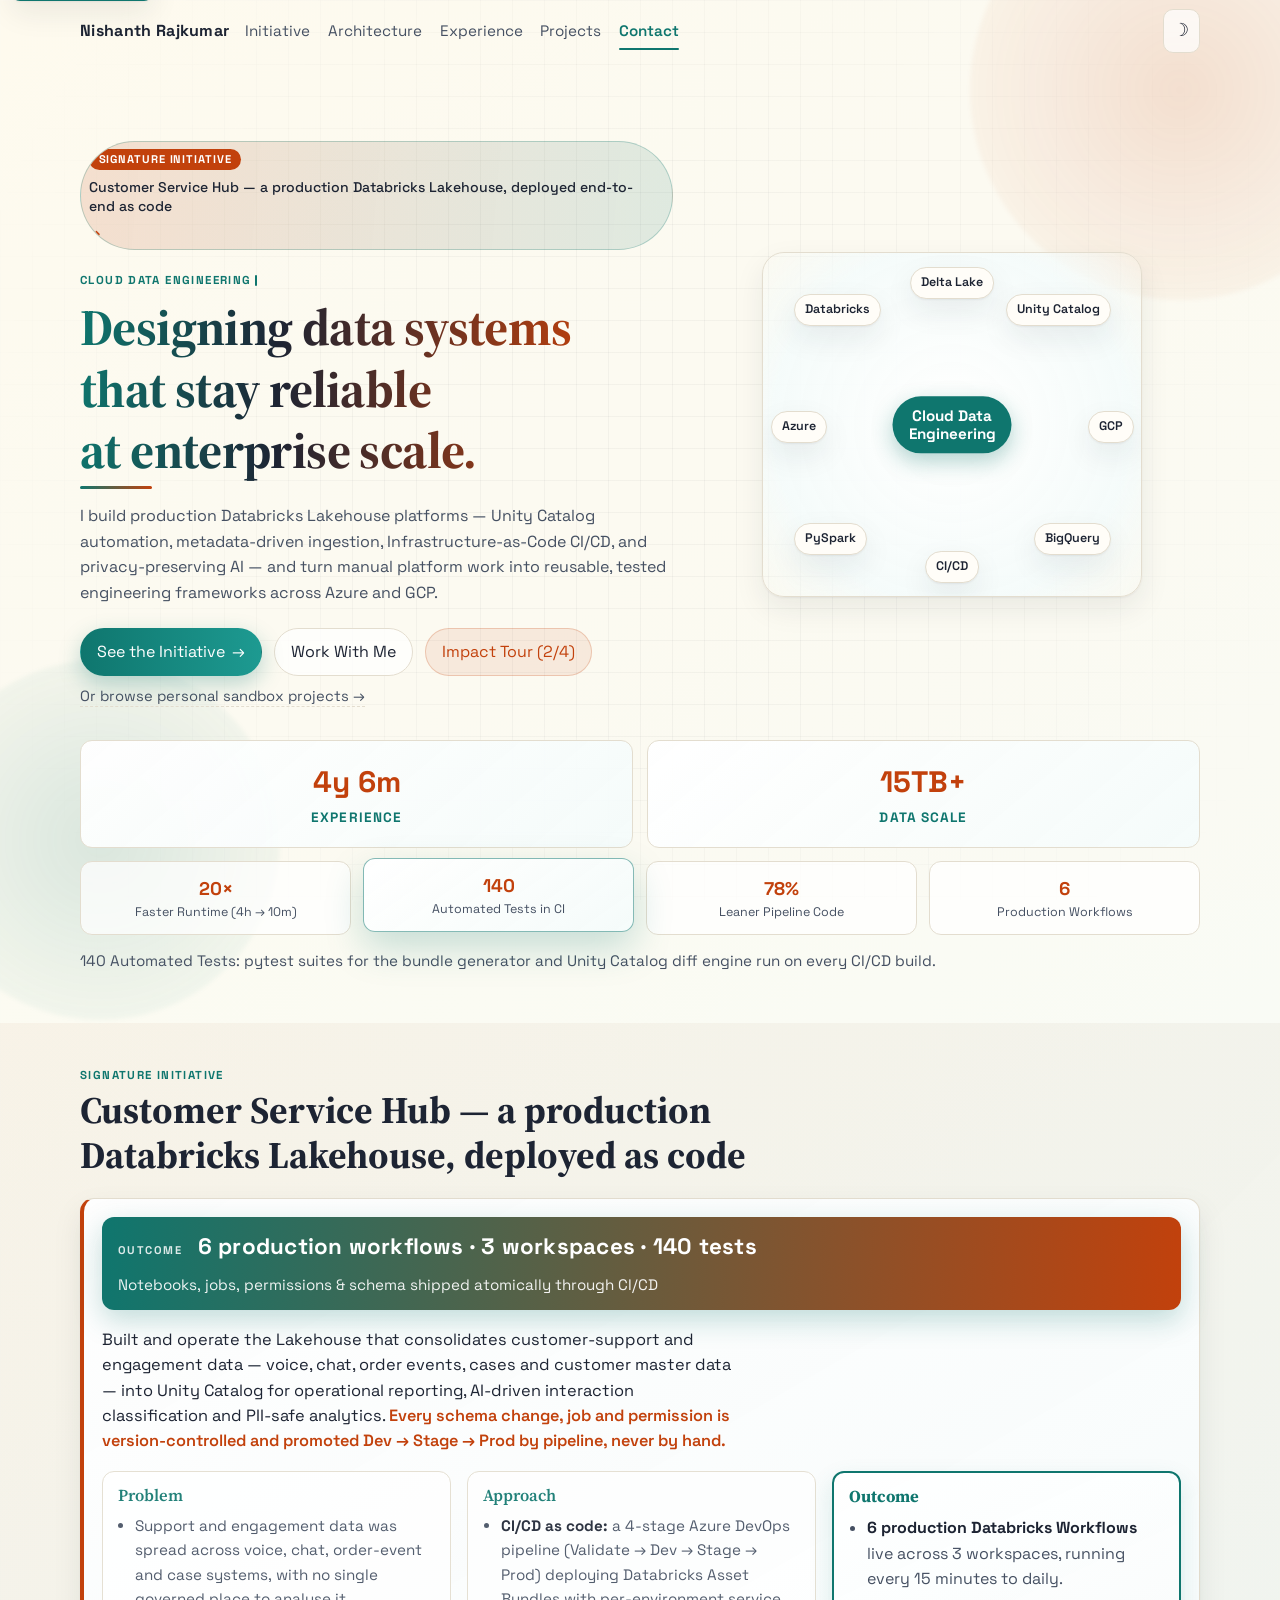
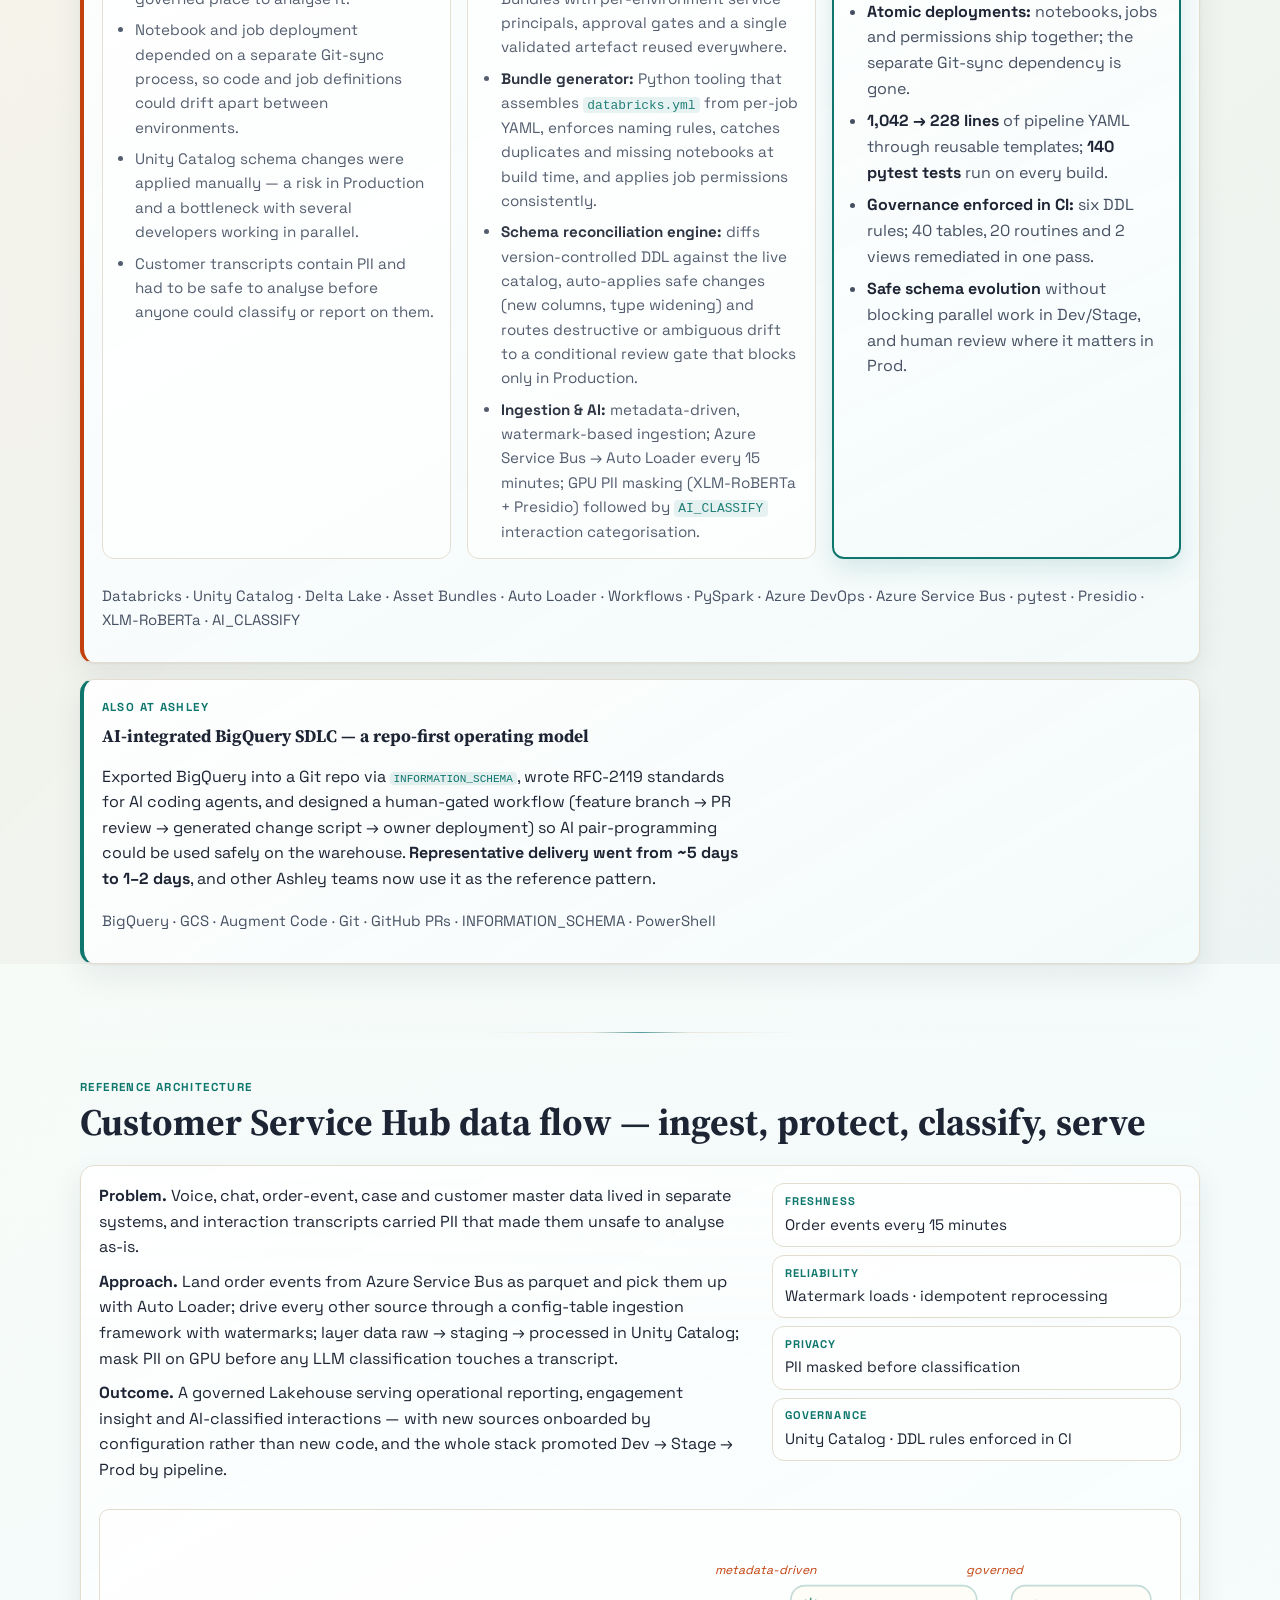
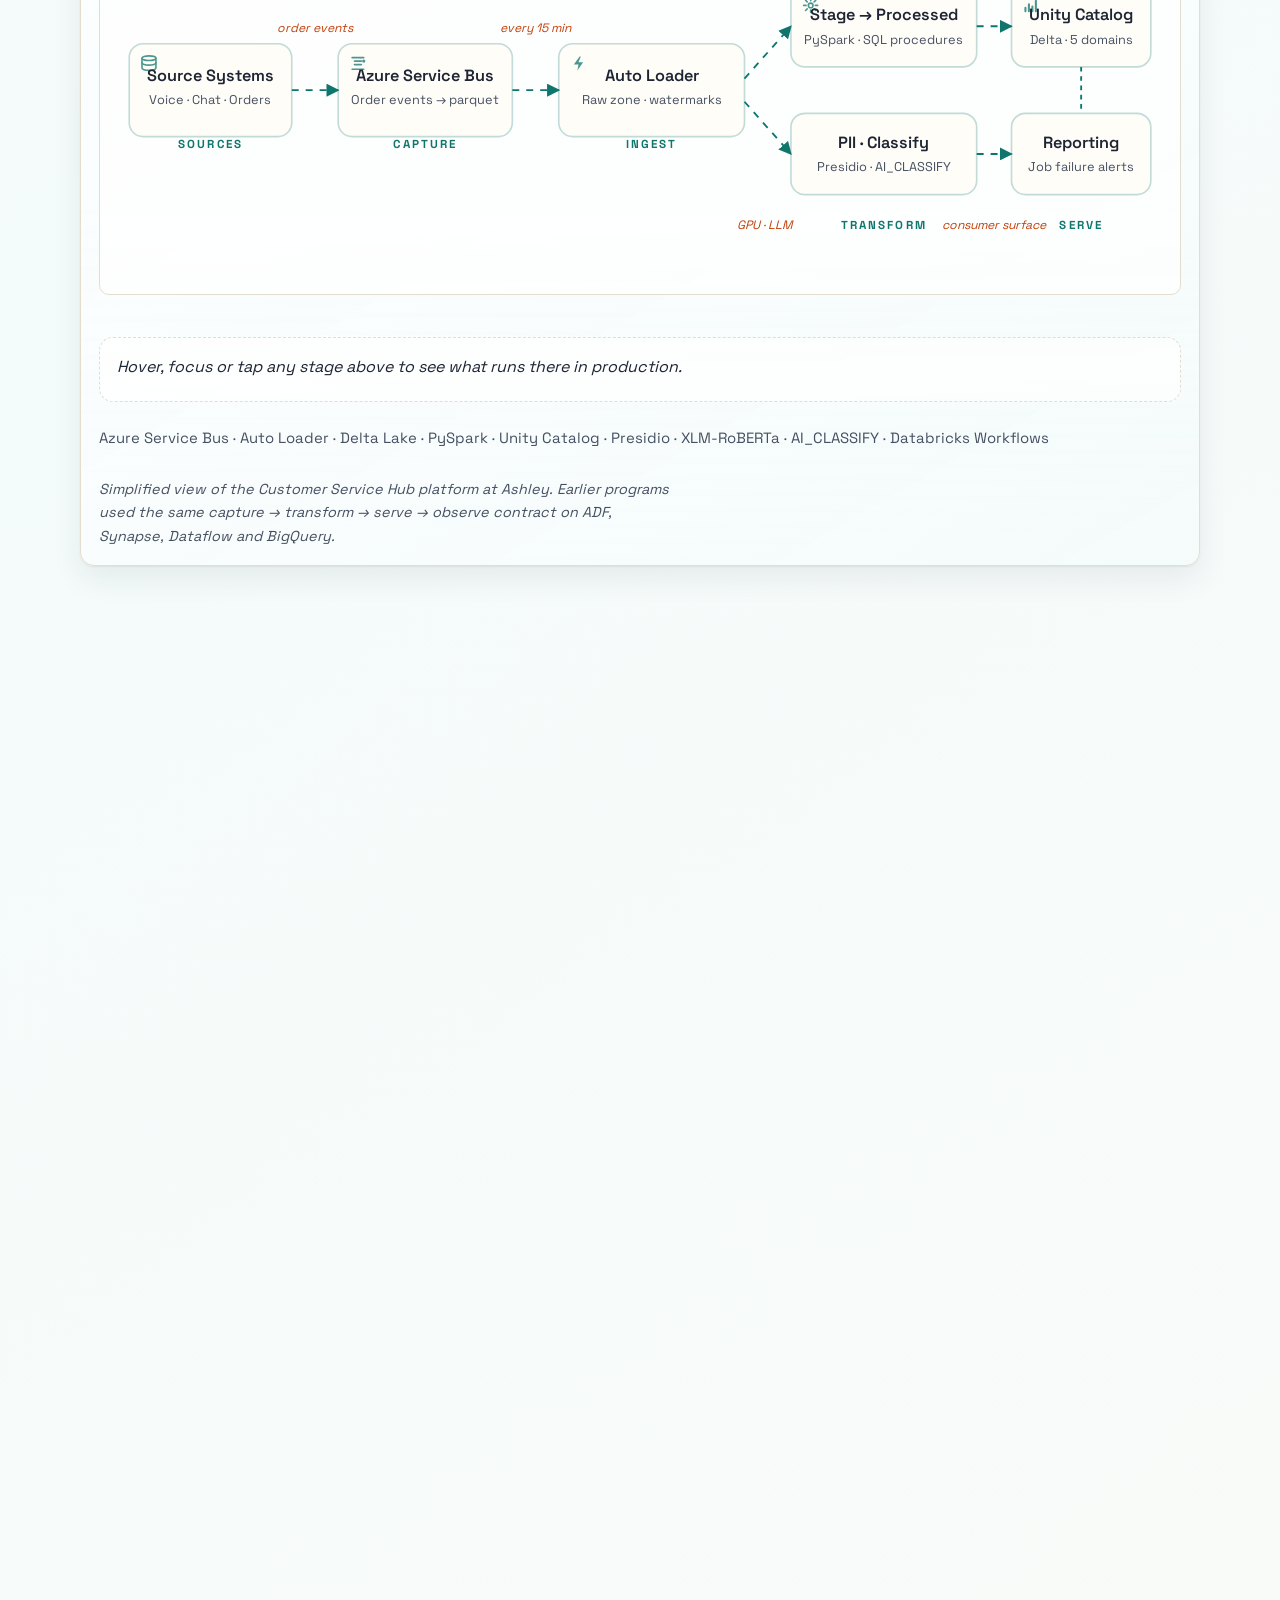
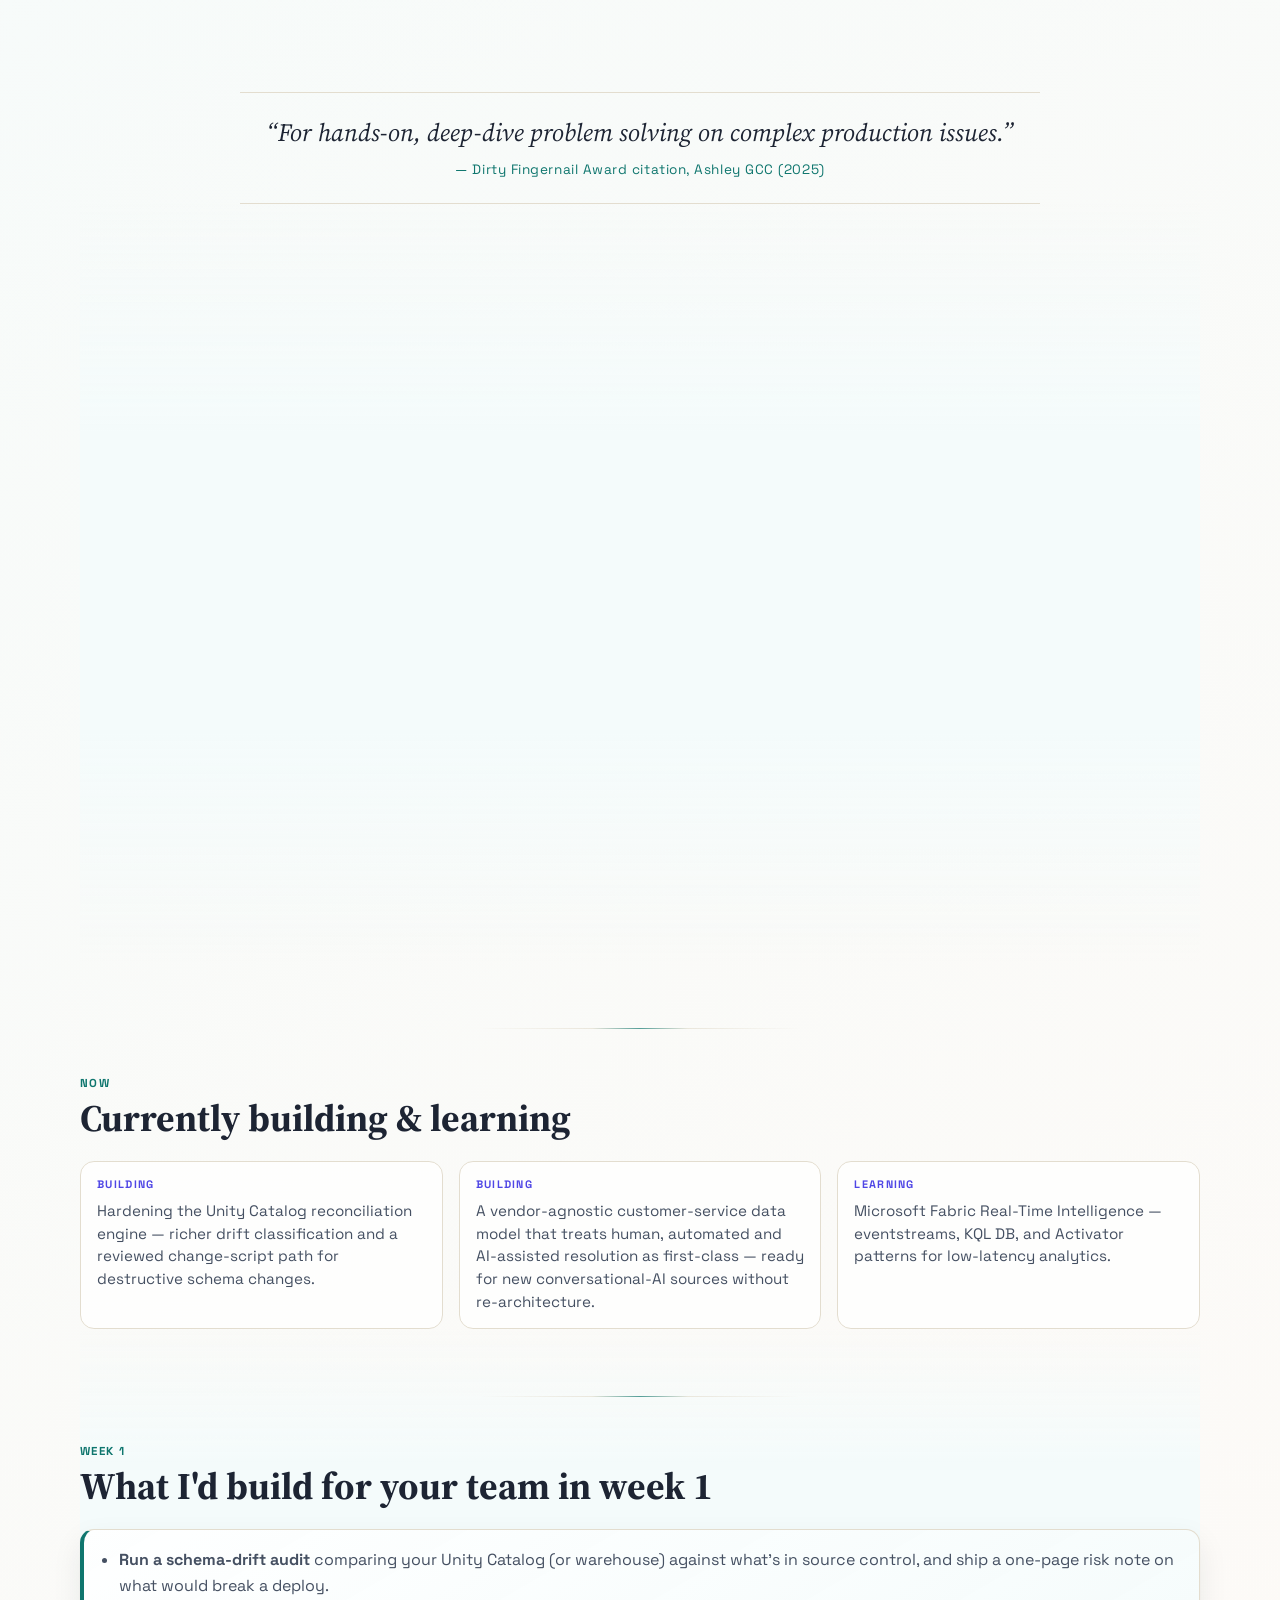
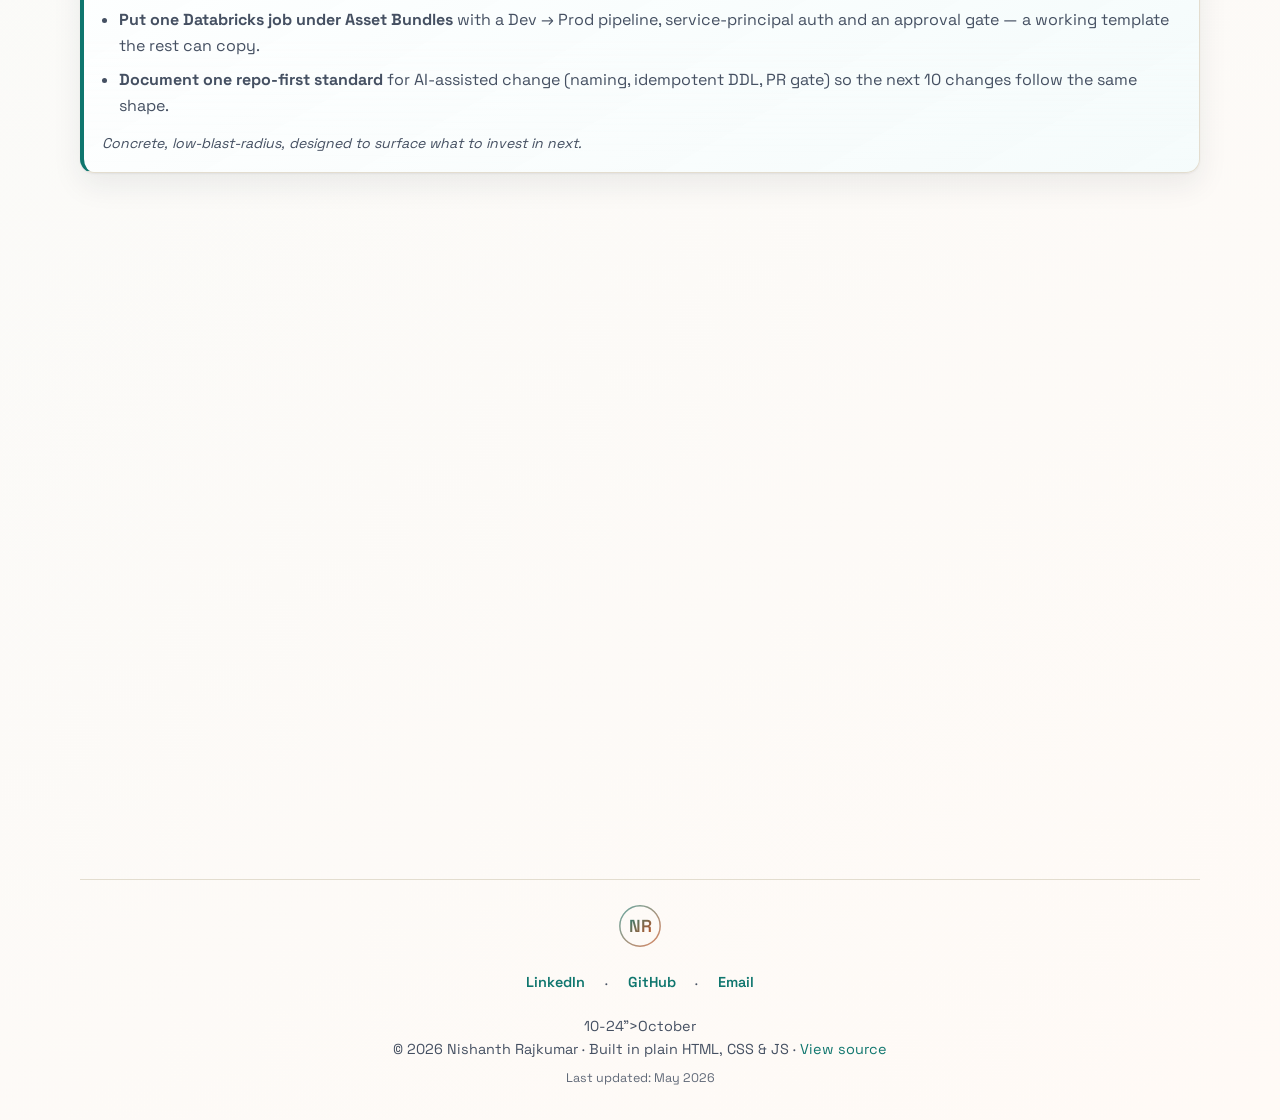
==== commit f49b9085: "Rebrand site around Databricks Lakehouse initiative and refresh resumes Overhaul README, homepage, m" ====
--- a/index.html
+++ b/index.html
@@ -3,8 +3,8 @@
 <head>
   <meta charset="utf-8">
   <meta name="viewport" content="width=device-width, initial-scale=1">
-  <title>Nishanth Rajkumar | Data Engineer · Cloud Data Platforms</title>
-  <meta name="description" content="Nishanth Rajkumar (Nish) — Data Engineer building enterprise cloud data platforms across Azure and GCP with Databricks-native engineering and measurable delivery outcomes.">
+  <title>Nishanth Rajkumar | Data Engineer · Databricks Lakehouse · Data Platforms &amp; CI/CD</title>
+  <meta name="description" content="Nishanth Rajkumar (Nish) — Data Engineer building production Databricks Lakehouse platforms with Unity Catalog automation, Infrastructure-as-Code CI/CD, and applied AI across Azure and GCP.">
   <meta name="author" content="Nishanth Rajkumar">
   <link rel="canonical" href="https://nishanthrajkumar.me/">
   <meta name="theme-color" content="#0f766e" media="(prefers-color-scheme: light)">
@@ -12,7 +12,7 @@
   <link rel="icon" type="image/svg+xml" href="favicon.svg">
   <link rel="apple-touch-icon" href="favicon.svg">
   <meta property="og:title" content="Nishanth Rajkumar | Data Engineer">
-  <meta property="og:description" content="Enterprise data platforms, cross-cloud integration, and measurable delivery impact across Azure and GCP.">
+  <meta property="og:description" content="Databricks Lakehouse, Unity Catalog automation, and Infrastructure-as-Code CI/CD for production data platforms across Azure and GCP.">
   <meta property="og:type" content="website">
   <meta property="og:url" content="https://nishanthrajkumar.me/">
   <meta property="og:image" content="https://nishanthrajkumar.me/assets/og-image.svg">
@@ -20,7 +20,7 @@
   <meta property="og:image:height" content="630">
   <meta name="twitter:card" content="summary_large_image">
   <meta name="twitter:title" content="Nishanth Rajkumar | Data Engineer">
-  <meta name="twitter:description" content="Cloud Data Platforms, Enterprise Integration, and Reliable Delivery at 15TB+ scale.">
+  <meta name="twitter:description" content="Databricks Lakehouse · Unity Catalog · CI/CD · Applied AI — production data platforms at 15TB+ scale.">
   <meta name="twitter:image" content="https://nishanthrajkumar.me/assets/og-image.svg">
   <link rel="preconnect" href="https://fonts.googleapis.com">
   <link rel="preconnect" href="https://fonts.gstatic.com" crossorigin>
@@ -52,11 +52,14 @@
       "https://www.linkedin.com/in/nishanthrajkumar",
       "https://github.com/NishanthRajkumar"
     ],
+    "alumniOf": { "@type": "CollegeOrUniversity", "name": "Karunya Institute of Technology and Sciences" },
     "knowsAbout": [
+      "Databricks", "Unity Catalog", "Delta Lake", "Databricks Asset Bundles", "Databricks Auto Loader",
+      "Apache Spark", "PySpark", "Azure DevOps", "Infrastructure as Code", "Azure Service Bus",
       "Azure Data Factory", "Azure Synapse", "Microsoft Fabric",
-      "Google BigQuery", "Google Dataflow", "Databricks", "Apache Spark",
-      "ETL", "ELT", "Change Data Capture", "Data Engineering",
-      "Python", "C#", ".NET", "SQL", "PySpark", "KQL"
+      "Google BigQuery", "Google Cloud Run", "Google Cloud Workflows", "Google Dataflow",
+      "Microsoft Presidio", "PII Masking", "ETL", "ELT", "Change Data Capture", "Data Governance",
+      "Python", "C#", ".NET", "SQL", "KQL", "pytest"
     ]
   }
   </script>
@@ -91,17 +94,18 @@
   <header class="site-header" id="top">
     <section class="hero shell" aria-labelledby="heroTitle">
       <div class="hero-copy reveal">
-        <a class="spotlight-pill" href="#initiative" aria-label="Jump to signature initiative: AI-integrated BigQuery SDLC">
+        <a class="spotlight-pill" href="#initiative" aria-label="Jump to signature initiative: Customer Service Hub on Databricks">
           <span class="spotlight-badge">Signature Initiative</span>
-          <span class="spotlight-text">AI-integrated BigQuery SDLC — now the reference pattern across teams</span>
+          <span class="spotlight-text">Customer Service Hub — a production Databricks Lakehouse, deployed end-to-end as code</span>
           <span class="spotlight-arrow" aria-hidden="true">→</span>
           <span class="spotlight-shimmer" aria-hidden="true"></span>
         </a>
         <p class="kicker kicker--hero">Cloud Data Engineering</p>
         <h1 id="heroTitle">Designing data systems that stay reliable at enterprise scale.</h1>
         <p class="lede">
-          I build integration-heavy data platforms across Azure and GCP, with Databricks-native engineering patterns,
-          observability by design, and AI-assisted delivery that compounds team velocity.
+          I build production Databricks Lakehouse platforms &mdash; Unity Catalog automation, metadata-driven ingestion,
+          Infrastructure-as-Code CI/CD, and privacy-preserving AI &mdash; and turn manual platform work into reusable,
+          tested engineering frameworks across Azure and GCP.
         </p>
         <div class="hero-actions">
           <a class="btn btn-primary" href="#initiative">See the Initiative<span class="btn-arrow" aria-hidden="true">→</span></a>
@@ -115,14 +119,14 @@
       <div class="hero-art reveal" aria-hidden="true">
         <div class="stack-constellation">
           <span class="stack-core">Cloud Data<br>Engineering</span>
-          <span class="stack-chip chip-tl">BigQuery</span>
-          <span class="stack-chip chip-tr">Databricks</span>
+          <span class="stack-chip chip-tl">Databricks</span>
+          <span class="stack-chip chip-tr">Unity Catalog</span>
           <span class="stack-chip chip-ml">Azure</span>
           <span class="stack-chip chip-mr">GCP</span>
-          <span class="stack-chip chip-bl">Python</span>
-          <span class="stack-chip chip-br">.NET</span>
-          <span class="stack-chip chip-t">CDC</span>
-          <span class="stack-chip chip-b">Fabric</span>
+          <span class="stack-chip chip-bl">PySpark</span>
+          <span class="stack-chip chip-br">BigQuery</span>
+          <span class="stack-chip chip-t">Delta Lake</span>
+          <span class="stack-chip chip-b">CI/CD</span>
         </div>
       </div>
     </section>
@@ -133,10 +137,10 @@
         <article class="proof-item proof-anchor" data-tour-step="3"><p class="proof-value" data-count="15" data-suffix="TB+">15TB+</p><p class="proof-label">Data Scale</p></article>
       </div>
       <div class="proof-grid proof-secondary-row">
-        <article class="proof-item" data-tour-step="0"><p class="proof-value" data-count="80" data-suffix="%">80%</p><p class="proof-label">Productivity Gain</p></article>
-        <article class="proof-item" data-tour-step="1"><p class="proof-value" data-count="11">11</p><p class="proof-label">POCs Beyond Target</p></article>
-        <article class="proof-item"><p class="proof-value" data-count="14">14</p><p class="proof-label">Innovation Initiatives</p></article>
-        <article class="proof-item" data-tour-step="2"><p class="proof-value" data-count="22">22</p><p class="proof-label">Operational Improvements</p></article>
+        <article class="proof-item" data-tour-step="0"><p class="proof-value" data-count="20" data-suffix="×">20×</p><p class="proof-label">Faster Runtime (4h &rarr; 10m)</p></article>
+        <article class="proof-item" data-tour-step="1"><p class="proof-value" data-count="140">140</p><p class="proof-label">Automated Tests in CI</p></article>
+        <article class="proof-item" data-tour-step="2"><p class="proof-value" data-count="78" data-suffix="%">78%</p><p class="proof-label">Leaner Pipeline Code</p></article>
+        <article class="proof-item"><p class="proof-value" data-count="6">6</p><p class="proof-label">Production Workflows</p></article>
       </div>
       <p class="metric-story" id="metricsStory" aria-live="polite">Click <span aria-hidden="true">▶</span> Impact Tour to run a 4-step walkthrough of these outcomes.</p>
     </section>
@@ -146,76 +150,91 @@
     <section id="initiative" class="section shell reveal" aria-labelledby="initiativeTitle">
       <div class="section-head">
         <p class="kicker">Signature Initiative</p>
-        <h2 id="initiativeTitle">AI-integrated BigQuery SDLC — a repo-first operating model</h2>
+        <h2 id="initiativeTitle">Customer Service Hub &mdash; a production Databricks Lakehouse, deployed as code</h2>
       </div>
       <article class="card initiative-card">
         <div class="initiative-outcome-band" role="note" aria-label="Headline outcome">
           <span class="outcome-band-label">Outcome</span>
-          <span class="outcome-band-metric">~5 days &rarr; 1&ndash;2 days</span>
-          <span class="outcome-band-tag">Adopted as the org's reference pattern</span>
+          <span class="outcome-band-metric">6 production workflows &middot; 3 workspaces &middot; 140 tests</span>
+          <span class="outcome-band-tag">Notebooks, jobs, permissions &amp; schema shipped atomically through CI/CD</span>
         </div>
         <p class="initiative-lede">
-          Self-driven initiative to make AI pair-programming safely usable on a warehouse platform that had
-          <em>no native repo support and zero margin for unreviewed change</em>. Now the reference pattern other
-          Ashley teams are pointed to for their own data platforms.
+          Built and operate the Lakehouse that consolidates customer-support and engagement data &mdash; voice, chat,
+          order events, cases and customer master data &mdash; into Unity Catalog for operational reporting, AI-driven
+          interaction classification and PII-safe analytics. <em>Every schema change, job and permission is version-controlled
+          and promoted Dev &rarr; Stage &rarr; Prod by pipeline, never by hand.</em>
         </p>
 
         <div class="initiative-grid">
           <section class="initiative-block initiative-block--muted">
             <h3>Problem</h3>
             <ul>
-              <li>Ashley pushed AI-first SDLC across engineering, but BigQuery (and warehouse platforms generally) had no native or third-party way to live in a Git repo — the very context AI tools need to be useful.</li>
-              <li>Leadership had legitimate concerns about AI touching databases: unintended schema or data changes are not as reversible as code, and human accountability had to be preserved.</li>
-              <li>Teams working on APIs, frontends and backends were accelerating with AI. Data engineering was being left behind.</li>
+              <li>Support and engagement data was spread across voice, chat, order-event and case systems, with no single governed place to analyse it.</li>
+              <li>Notebook and job deployment depended on a separate Git-sync process, so code and job definitions could drift apart between environments.</li>
+              <li>Unity Catalog schema changes were applied manually &mdash; a risk in Production and a bottleneck with several developers working in parallel.</li>
+              <li>Customer transcripts contain PII and had to be safe to analyse before anyone could classify or report on them.</li>
             </ul>
           </section>
 
           <section class="initiative-block initiative-block--muted">
             <h3>Approach</h3>
             <ul>
-              <li><strong>Exported BigQuery into a repo:</strong> wrote an <code>INFORMATION_SCHEMA</code> query that emits every table, view, routine and function as SQL files into GCS, then materialised them into a proper repository structure with parallel JSON metadata for AI context.</li>
-              <li><strong>Guardrails for the AI:</strong> authored an RFC-2119 style standards document (naming, audit columns, formatting, partitioning, JOIN discipline, documentation) that Augment Code is required to follow on every change.</li>
-              <li><strong>Guardrails for humans:</strong> a development workflow that forbids direct DDL on any BigQuery project; all structural changes flow through feature branch → PR review → generated change script with explicit data-migration steps → deployment by named BigQuery owners.</li>
-              <li><strong>Environment promotion:</strong> <code>main-dev</code> mirrors the dev GCP project; release branches into <code>main</code> mirror prod. Project IDs and dataset names are parameterised so the same artefacts work cleanly across environments.</li>
+              <li><strong>CI/CD as code:</strong> a 4-stage Azure DevOps pipeline (Validate &rarr; Dev &rarr; Stage &rarr; Prod) deploying Databricks Asset Bundles with per-environment service principals, approval gates and a single validated artefact reused everywhere.</li>
+              <li><strong>Bundle generator:</strong> Python tooling that assembles <code>databricks.yml</code> from per-job YAML, enforces naming rules, catches duplicates and missing notebooks at build time, and applies job permissions consistently.</li>
+              <li><strong>Schema reconciliation engine:</strong> diffs version-controlled DDL against the live catalog, auto-applies safe changes (new columns, type widening) and routes destructive or ambiguous drift to a conditional review gate that blocks only in Production.</li>
+              <li><strong>Ingestion &amp; AI:</strong> metadata-driven, watermark-based ingestion; Azure Service Bus &rarr; Auto Loader every 15 minutes; GPU PII masking (XLM-RoBERTa + Presidio) followed by <code>AI_CLASSIFY</code> interaction categorisation.</li>
             </ul>
           </section>
 
           <section class="initiative-block initiative-block--feature">
             <h3>Outcome</h3>
             <ul>
-              <li><strong>~5 days → 1–2 days</strong> for representative use cases inside my team after adoption.</li>
-              <li><strong>Endorsed by leadership</strong> after the POC and rolled out at the team level; subsequently held up as the reference pattern other Ashley teams follow for their databases.</li>
-              <li><strong>Zero loss of accountability:</strong> every change is still gated by human PR review and executed by a small set of BigQuery owners, addressing the original leadership concern by design rather than by policy.</li>
-              <li><strong>Currently evolving</strong> toward CI/CD on PR merge to remove manual deployment risk while preserving the PR-level human gate.</li>
+              <li><strong>6 production Databricks Workflows</strong> live across 3 workspaces, running every 15 minutes to daily.</li>
+              <li><strong>Atomic deployments:</strong> notebooks, jobs and permissions ship together; the separate Git-sync dependency is gone.</li>
+              <li><strong>1,042 &rarr; 228 lines</strong> of pipeline YAML through reusable templates; <strong>140 pytest tests</strong> run on every build.</li>
+              <li><strong>Governance enforced in CI:</strong> six DDL rules; 40 tables, 20 routines and 2 views remediated in one pass.</li>
+              <li><strong>Safe schema evolution</strong> without blocking parallel work in Dev/Stage, and human review where it matters in Prod.</li>
             </ul>
           </section>
         </div>
 
-        <p class="stack">BigQuery · GCS · Augment Code · Git · GitHub PRs · INFORMATION_SCHEMA · PowerShell · JSON schemas</p>
+        <p class="stack">Databricks · Unity Catalog · Delta Lake · Asset Bundles · Auto Loader · Workflows · PySpark · Azure DevOps · Azure Service Bus · pytest · Presidio · XLM-RoBERTa · AI_CLASSIFY</p>
+      </article>
+
+      <article class="card initiative-card initiative-card--secondary">
+        <p class="kicker">Also at Ashley</p>
+        <h3>AI-integrated BigQuery SDLC &mdash; a repo-first operating model</h3>
+        <p>
+          Exported BigQuery into a Git repo via <code>INFORMATION_SCHEMA</code>, wrote RFC-2119 standards for AI coding agents,
+          and designed a human-gated workflow (feature branch &rarr; PR review &rarr; generated change script &rarr; owner deployment)
+          so AI pair-programming could be used safely on the warehouse.
+          <strong>Representative delivery went from ~5 days to 1&ndash;2 days</strong>, and other Ashley teams now use it as the reference pattern.
+        </p>
+        <p class="stack">BigQuery · GCS · Augment Code · Git · GitHub PRs · INFORMATION_SCHEMA · PowerShell</p>
       </article>
     </section>
 
     <section id="architecture" class="section shell reveal" aria-labelledby="architectureTitle">
       <div class="section-head">
         <p class="kicker">Reference Architecture</p>
-        <h2 id="architectureTitle">Near real-time CDC pipeline at enterprise scale</h2>
+        <h2 id="architectureTitle">Customer Service Hub data flow &mdash; ingest, protect, classify, serve</h2>
       </div>
       <article class="card architecture-card">
         <div class="architecture-story">
           <div>
-            <p><strong>Problem.</strong> Operational systems held the truth, but analytics consumers needed fresh, query-ready data at 15&nbsp;TB+ scale without straining the source databases or losing change events on failure.</p>
-            <p><strong>Approach.</strong> Capture row-level change events at the source, fan them through a managed event bus, transform with a streaming engine, and land curated tables in the warehouse with full lineage, retries, and KQL-based alerting baked into delivery.</p>
-            <p><strong>Outcome.</strong> A repeatable pattern that moved change events from source to dashboard in near real time, kept producer load steady, and exposed every failure through actionable alerts instead of silent drift.</p>
+            <p><strong>Problem.</strong> Voice, chat, order-event, case and customer master data lived in separate systems, and interaction transcripts carried PII that made them unsafe to analyse as-is.</p>
+            <p><strong>Approach.</strong> Land order events from Azure Service Bus as parquet and pick them up with Auto Loader; drive every other source through a config-table ingestion framework with watermarks; layer data raw &rarr; staging &rarr; processed in Unity Catalog; mask PII on GPU before any LLM classification touches a transcript.</p>
+            <p><strong>Outcome.</strong> A governed Lakehouse serving operational reporting, engagement insight and AI-classified interactions &mdash; with new sources onboarded by configuration rather than new code, and the whole stack promoted Dev &rarr; Stage &rarr; Prod by pipeline.</p>
           </div>
           <ul class="architecture-callouts" aria-label="Pipeline guarantees">
-            <li><span class="callout-label">Freshness</span><span class="callout-value">Seconds to single-digit minutes</span></li>
-            <li><span class="callout-label">Scale</span><span class="callout-value">15&nbsp;TB+ active workloads</span></li>
-            <li><span class="callout-label">Reliability</span><span class="callout-value">At-least-once, idempotent merge</span></li>
-            <li><span class="callout-label">Observability</span><span class="callout-value">Lineage · KQL alerts · runbooks</span></li>
+            <li><span class="callout-label">Freshness</span><span class="callout-value">Order events every 15 minutes</span></li>
+            <li><span class="callout-label">Reliability</span><span class="callout-value">Watermark loads · idempotent reprocessing</span></li>
+            <li><span class="callout-label">Privacy</span><span class="callout-value">PII masked before classification</span></li>
+            <li><span class="callout-label">Governance</span><span class="callout-value">Unity Catalog · DDL rules enforced in CI</span></li>
           </ul>
         </div>
-        <div class="architecture-wrap" aria-label="Annotated CDC pipeline diagram">
-          <svg viewBox="0 0 920 320" role="img" aria-label="Source database to warehouse pipeline with CDC capture, event hub, streaming transform, curated zone, and serving with monitoring">
+        <div class="architecture-wrap" aria-label="Annotated Customer Service Hub pipeline diagram">
+          <svg viewBox="0 0 920 320" role="img" aria-label="Source systems to Unity Catalog pipeline with Service Bus capture, Auto Loader ingestion, metadata-driven transforms, PII masking and AI classification, and governed serving">
             <defs>
               <marker id="arr" viewBox="0 0 10 10" refX="9" refY="5" markerWidth="7" markerHeight="7" orient="auto-start-reverse">
                 <path d="M0,0 L10,5 L0,10 z" class="arrow-head"/>
@@ -230,32 +249,32 @@
                 <path d="M1,2.5 V11 a6,2 0 0 0 12,0 V2.5" fill="none"/>
                 <path d="M1,6.5 a6,2 0 0 0 12,0" fill="none"/>
               </g>
-              <text x="90" y="142" text-anchor="middle" class="node-title">Source DB</text>
-              <text x="90" y="162" text-anchor="middle" class="node-sub">SQL / NoSQL</text>
-              <text x="90" y="200" text-anchor="middle" class="stage-label">Operational</text>
+              <text x="90" y="142" text-anchor="middle" class="node-title">Source Systems</text>
+              <text x="90" y="162" text-anchor="middle" class="node-sub">Voice · Chat · Orders</text>
+              <text x="90" y="200" text-anchor="middle" class="stage-label">Sources</text>
             </g>
 
             <!-- Stage 2: CDC Capture -->
-            <g class="stage arch-stage" data-stage="capture" tabindex="0" role="button" aria-label="CDC capture stage details">
+            <g class="stage arch-stage" data-stage="capture" tabindex="0" role="button" aria-label="Event capture stage details">
               <rect x="200" y="110" width="150" height="80" rx="12"/>
               <g class="stage-icon" transform="translate(210,120)" aria-hidden="true">
                 <path d="M2,2 H12 M2,12 H12 M4,5 H10 M4,8 H10" fill="none"/>
                 <circle cx="12" cy="5" r="1.4" fill="currentColor" stroke="none"/>
               </g>
-              <text x="275" y="142" text-anchor="middle" class="node-title">CDC Capture</text>
-              <text x="275" y="162" text-anchor="middle" class="node-sub">Debezium / Native</text>
+              <text x="275" y="142" text-anchor="middle" class="node-title">Azure Service Bus</text>
+              <text x="275" y="162" text-anchor="middle" class="node-sub">Order events → parquet</text>
               <text x="275" y="200" text-anchor="middle" class="stage-label">Capture</text>
             </g>
 
             <!-- Stage 3: Event Bus -->
-            <g class="stage arch-stage" data-stage="transport" tabindex="0" role="button" aria-label="Transport stage details">
+            <g class="stage arch-stage" data-stage="transport" tabindex="0" role="button" aria-label="Ingestion stage details">
               <rect x="390" y="110" width="160" height="80" rx="12"/>
               <g class="stage-icon" transform="translate(400,120)" aria-hidden="true">
                 <path d="M8,1 L3,8 H7 L6,13 L11,6 H7 L9,1 Z" fill="currentColor" stroke="none"/>
               </g>
-              <text x="470" y="142" text-anchor="middle" class="node-title">Event Hub / Pub-Sub</text>
-              <text x="470" y="162" text-anchor="middle" class="node-sub">Partitioned, replayable</text>
-              <text x="470" y="200" text-anchor="middle" class="stage-label">Transport</text>
+              <text x="470" y="142" text-anchor="middle" class="node-title">Auto Loader</text>
+              <text x="470" y="162" text-anchor="middle" class="node-sub">Raw zone · watermarks</text>
+              <text x="470" y="200" text-anchor="middle" class="stage-label">Ingest</text>
             </g>
 
             <!-- Stage 4: Transform -->
@@ -265,12 +284,12 @@
                 <circle cx="7" cy="7" r="2" fill="none"/>
                 <path d="M7,1 V3 M7,11 V13 M1,7 H3 M11,7 H13 M2.6,2.6 L4,4 M10,10 L11.4,11.4 M2.6,11.4 L4,10 M10,4 L11.4,2.6" fill="none"/>
               </g>
-              <text x="670" y="90" text-anchor="middle" class="node-title">Dataflow / ADF</text>
-              <text x="670" y="110" text-anchor="middle" class="node-sub">Stream + micro-batch</text>
+              <text x="670" y="90" text-anchor="middle" class="node-title">Stage → Processed</text>
+              <text x="670" y="110" text-anchor="middle" class="node-sub">PySpark · SQL procedures</text>
 
               <rect x="590" y="170" width="160" height="70" rx="12"/>
-              <text x="670" y="200" text-anchor="middle" class="node-title">Databricks</text>
-              <text x="670" y="220" text-anchor="middle" class="node-sub">Curate · Enrich · Dedup</text>
+              <text x="670" y="200" text-anchor="middle" class="node-title">PII · Classify</text>
+              <text x="670" y="220" text-anchor="middle" class="node-sub">Presidio · AI_CLASSIFY</text>
               <text x="670" y="270" text-anchor="middle" class="stage-label">Transform</text>
             </g>
 
@@ -280,12 +299,12 @@
               <g class="stage-icon" transform="translate(790,70)" aria-hidden="true">
                 <path d="M2,12 V9 M5,12 V6 M8,12 V8 M11,12 V3" fill="none" stroke-width="1.8"/>
               </g>
-              <text x="840" y="90" text-anchor="middle" class="node-title">BigQuery</text>
-              <text x="840" y="110" text-anchor="middle" class="node-sub">Synapse · Fabric</text>
+              <text x="840" y="90" text-anchor="middle" class="node-title">Unity Catalog</text>
+              <text x="840" y="110" text-anchor="middle" class="node-sub">Delta · 5 domains</text>
 
               <rect x="780" y="170" width="120" height="70" rx="12"/>
-              <text x="840" y="200" text-anchor="middle" class="node-title">Power BI</text>
-              <text x="840" y="220" text-anchor="middle" class="node-sub">KQL Alerts</text>
+              <text x="840" y="200" text-anchor="middle" class="node-title">Reporting</text>
+              <text x="840" y="220" text-anchor="middle" class="node-sub">Job failure alerts</text>
               <text x="840" y="270" text-anchor="middle" class="stage-label">Serve</text>
             </g>
 
@@ -305,19 +324,19 @@
             <circle class="flow-ping flow-ping--d" cx="750" cy="205" r="3" aria-hidden="true"/>
 
             <!-- Annotations -->
-            <text x="180" y="100" text-anchor="middle" class="annotation">low-impact reads</text>
-            <text x="370" y="100" text-anchor="middle" class="annotation">change events</text>
-            <text x="568" y="50" text-anchor="middle" class="annotation">near real-time</text>
-            <text x="568" y="270" text-anchor="middle" class="annotation">heavy enrichment</text>
-            <text x="765" y="50" text-anchor="middle" class="annotation">query-ready</text>
+            <text x="180" y="100" text-anchor="middle" class="annotation">order events</text>
+            <text x="370" y="100" text-anchor="middle" class="annotation">every 15 min</text>
+            <text x="568" y="50" text-anchor="middle" class="annotation">metadata-driven</text>
+            <text x="568" y="270" text-anchor="middle" class="annotation">GPU · LLM</text>
+            <text x="765" y="50" text-anchor="middle" class="annotation">governed</text>
             <text x="765" y="270" text-anchor="middle" class="annotation">consumer surface</text>
           </svg>
         </div>
         <aside class="arch-detail" id="archDetail" aria-live="polite">
           <p class="arch-detail-hint">Hover, focus or tap any stage above to see what runs there in production.</p>
         </aside>
-        <p class="stack">CDC · Event Hub / Pub-Sub · Dataflow · ADF · Databricks · BigQuery · Synapse · Power BI · KQL</p>
-        <p class="architecture-note">Pattern distilled from production delivery at Ashley and prior enterprise programs. Tooling adapts to the cloud in play; the contract (capture → transform → serve → observe) stays the same.</p>
+        <p class="stack">Azure Service Bus · Auto Loader · Delta Lake · PySpark · Unity Catalog · Presidio · XLM-RoBERTa · AI_CLASSIFY · Databricks Workflows</p>
+        <p class="architecture-note">Simplified view of the Customer Service Hub platform at Ashley. Earlier programs used the same capture &rarr; transform &rarr; serve &rarr; observe contract on ADF, Synapse, Dataflow and BigQuery.</p>
       </article>
     </section>
 
@@ -332,19 +351,21 @@
           <span class="date-pill">Dec 2024 – Present</span>
           <h3>Data Engineer &middot; Ashley Global Capability Center</h3>
           <ul class="timeline-list">
-            <li><strong>Designed and led adoption of the org's first AI-integrated BigQuery SDLC pattern</strong> &mdash; repo-first operating model with AI guardrails and human-gated deployment. Cut representative delivery from ~5 days to 1–2 days and became the reference other Ashley teams follow. <a href="#initiative">See the initiative →</a></li>
-            <li>Spearheaded GCP data platforms with BigQuery, Dataflow, and Cloud Functions for 15TB+ workloads.</li>
-            <li>Implemented CDC and integration frameworks across heterogeneous systems with .NET Function Apps and APIs.</li>
-            <li>Introduced AI-assisted workflows that contributed to 80% productivity improvement in delivery cycles.</li>
+            <li><strong>Built the Customer Service Hub Databricks Lakehouse end-to-end</strong> &mdash; a 4-stage Azure DevOps CI/CD framework on Databricks Asset Bundles deploying notebooks, jobs, permissions and config atomically across Dev, Stage and Prod. <a href="#initiative">See the initiative →</a></li>
+            <li>Engineered a Python/PySpark Unity Catalog reconciliation framework that auto-applies safe schema evolution and routes destructive drift through conditional review; backed by 140 pytest tests and six CI-enforced DDL rules.</li>
+            <li>Built and operate 6 production Databricks Workflows with metadata-driven, watermark-based ingestion, including a 15-minute Azure Service Bus &rarr; Auto Loader order-event flow.</li>
+            <li>Delivered a GPU-accelerated PII-masking and interaction-classification pipeline using XLM-RoBERTa Large, Microsoft Presidio and Databricks <code>AI_CLASSIFY</code>.</li>
+            <li>Re-engineered an encrypted-file processing workload on Google Cloud Workflows and Cloud Run Jobs with parallel processing &mdash; runtime cut from ~4 hours to ~10 minutes (&asymp;20&times;).</li>
+            <li>Designed the repo-first, AI-integrated BigQuery SDLC now used as the reference pattern by other Ashley teams (~5 days &rarr; 1&ndash;2 days per change).</li>
           </ul>
         </article>
         <article class="timeline-item" data-employer="ashvad" data-initial="V">
           <span class="date-pill">Jul 2023 – Dec 2024</span>
-          <h3>Data Engineer &middot; Ashvad Tech Private Limited</h3>
+          <h3>Data Engineer &middot; Ashvad Tech Private Limited <span class="timeline-aka">(formerly Ashtbit Technologies)</span></h3>
           <ul class="timeline-list">
             <li>Built scalable ETL pipelines using Azure Data Factory and Synapse for enterprise reporting and analytics.</li>
             <li>Delivered .NET Web API integration services and Hangfire-based orchestration for automated workflows.</li>
-            <li>Supported migration to Entra-only authentication and strengthened data access governance.</li>
+            <li>Enhanced Power BI reporting and implemented the migration to Entra-only authentication to strengthen access governance.</li>
           </ul>
         </article>
         <article class="timeline-item" data-employer="provana" data-initial="P">
@@ -424,11 +445,11 @@
       <div class="now-strip">
         <article class="now-card">
           <p class="now-label">Building</p>
-          <p class="now-body">CI/CD on PR merge for the BigQuery SDLC &mdash; closing the last manual deployment gap while keeping the human PR gate.</p>
+          <p class="now-body">Hardening the Unity Catalog reconciliation engine &mdash; richer drift classification and a reviewed change-script path for destructive schema changes.</p>
         </article>
         <article class="now-card">
           <p class="now-label">Building</p>
-          <p class="now-body">Generated change-script tooling that diffs the repo against a target BigQuery project and emits an auditable migration plan.</p>
+          <p class="now-body">A vendor-agnostic customer-service data model that treats human, automated and AI-assisted resolution as first-class &mdash; ready for new conversational-AI sources without re-architecture.</p>
         </article>
         <article class="now-card">
           <p class="now-label">Learning</p>
@@ -444,9 +465,9 @@
       </div>
       <article class="card week-one-card" aria-labelledby="weekOneTitle">
         <ul class="week-one-list">
-          <li><strong>Audit one critical pipeline</strong> for observability gaps &mdash; lineage, freshness SLOs, KQL alert coverage &mdash; and ship a one-page risk note.</li>
-          <li><strong>Stand up a CDC POC</strong> on a non-prod source &rarr; event hub &rarr; curated table, with replay and idempotent merge proven end-to-end.</li>
-          <li><strong>Document one repo-first standard</strong> for AI-assisted change (naming, audit columns, PR gate) so the next 10 changes follow the same shape.</li>
+          <li><strong>Run a schema-drift audit</strong> comparing your Unity Catalog (or warehouse) against what's in source control, and ship a one-page risk note on what would break a deploy.</li>
+          <li><strong>Put one Databricks job under Asset Bundles</strong> with a Dev &rarr; Prod pipeline, service-principal auth and an approval gate &mdash; a working template the rest can copy.</li>
+          <li><strong>Document one repo-first standard</strong> for AI-assisted change (naming, idempotent DDL, PR gate) so the next 10 changes follow the same shape.</li>
         </ul>
         <p class="week-one-foot">Concrete, low-blast-radius, designed to surface what to invest in next.</p>
       </article>
@@ -473,6 +494,8 @@
             <span class="cred-pill">Microsoft Azure Data Scientist Associate &middot; Recert Nov 2025</span>
             <span class="cred-pill">DeepLearning.AI TensorFlow Developer</span>
           </div>
+          <p class="cred-label">Education</p>
+          <p class="cred-line">Bachelor&rsquo;s in Computer Science &middot; Karunya Institute of Technology and Sciences &middot; 2014&ndash;2018</p>
         </div>
         <div class="cred-block">
           <p class="cred-label">Open to</p>
@@ -481,12 +504,12 @@
       </div>
 
       <div class="contact-panel">
-        <p>If your team is building data platforms, integrating cloud ecosystems, or modernizing delivery with reliable AI-assisted engineering, I am open to collaborating.</p>
+        <p>If your team is building Databricks Lakehouse platforms, automating data-platform delivery, or modernizing with reliable AI-assisted engineering, I am open to collaborating.</p>
         <div class="hero-actions">
-          <a class="btn btn-primary" href="docs/Nish_Resume_SL_20260430.pdf" download data-track="resume_pdf_click" data-fallback="docs/Nish_Resume_SL_20260430.docx">Resume PDF</a>
-          <a class="btn btn-secondary" href="docs/Nish_Resume_SL_20260430.docx" download data-track="resume_docx_click">Resume DOCX</a>
-          <a class="btn btn-secondary" href="docs/Nish_ProfSumm_SL_20260430.pdf" download data-track="prosummary_pdf_click" data-fallback="docs/Nish_ProfSumm_SL_20260430.docx">Summary PDF</a>
-          <a class="btn btn-secondary" href="docs/Nish_ProfSumm_SL_20260430.docx" download data-track="prosummary_docx_click">Summary DOCX</a>
+          <a class="btn btn-primary" href="docs/Nishanth_Rajkumar_Professional_Resume_20261024.pdf" download data-track="resume_pdf_click" data-fallback="docs/Nishanth_Rajkumar_Professional_Resume_20261024.docx">Resume PDF</a>
+          <a class="btn btn-secondary" href="docs/Nishanth_Rajkumar_Professional_Resume_20261024.docx" download data-track="resume_docx_click">Resume DOCX</a>
+          <a class="btn btn-secondary" href="docs/Nishanth_Rajkumar_Resume_20261024.pdf" download data-track="ats_resume_pdf_click" data-fallback="docs/Nishanth_Rajkumar_Resume_20261024.docx">ATS Resume PDF</a>
+          <a class="btn btn-secondary" href="docs/Nishanth_Rajkumar_Resume_20261024.docx" download data-track="ats_resume_docx_click">ATS Resume DOCX</a>
           <a class="btn btn-primary" href="mailto:nishrk97@outlook.com">Email</a>
           <a class="btn btn-secondary" href="https://www.linkedin.com/in/nishanthrajkumar" target="_blank" rel="noreferrer" data-track="linkedin_click">LinkedIn</a>
           <a class="btn btn-secondary" href="https://github.com/NishanthRajkumar" target="_blank" rel="noreferrer">GitHub</a>
@@ -514,7 +537,7 @@
       <a href="https://github.com/NishanthRajkumar" target="_blank" rel="noreferrer" aria-label="GitHub">GitHub</a>
       <span aria-hidden="true">·</span>
       <a href="mailto:nishrk97@outlook.com" aria-label="Email">Email</a>
-    </div>
+    </div>10-24">October
     <p>© <span id="footerYear">2026</span> Nishanth Rajkumar &middot; Built in plain HTML, CSS &amp; JS &middot; <a href="https://github.com/NishanthRajkumar/NishanthRajkumar" target="_blank" rel="noreferrer">View source</a></p>
     <p class="footer-meta">Last updated: <time id="lastUpdated" datetime="2026-05-23">May 2026</time></p>
   </footer>
--- a/styles.css
+++ b/styles.css
@@ -674,6 +674,24 @@
   border-left: 4px solid var(--accent-2);
 }
 
+.initiative-card--secondary {
+  margin-top: 1rem;
+  gap: 0.6rem;
+  border-left-color: var(--accent);
+}
+
+.initiative-card--secondary h3 {
+  font-size: 1.1rem;
+}
+
+.initiative-card--secondary code {
+  font-size: 0.85em;
+  background: var(--chip-active-bg);
+  color: var(--accent);
+  padding: 0.05em 0.35em;
+  border-radius: 4px;
+}
+
 .initiative-outcome-band {
   display: flex;
   flex-wrap: wrap;
@@ -1386,6 +1404,21 @@
   font-size: 0.88rem;
   color: var(--ink-soft);
   line-height: 1.45;
+}
+.cred-pill-row + .cred-label {
+  margin-top: 0.5rem;
+}
+.timeline-aka {
+  font-size: 0.8em;
+  font-weight: 400;
+  color: var(--ink-soft);
+}
+.timeline-list code {
+  font-size: 0.88em;
+  background: var(--chip-active-bg);
+  color: var(--accent);
+  padding: 0.05em 0.3em;
+  border-radius: 4px;
 }
 
 /* E8 Impact Tour play icon */
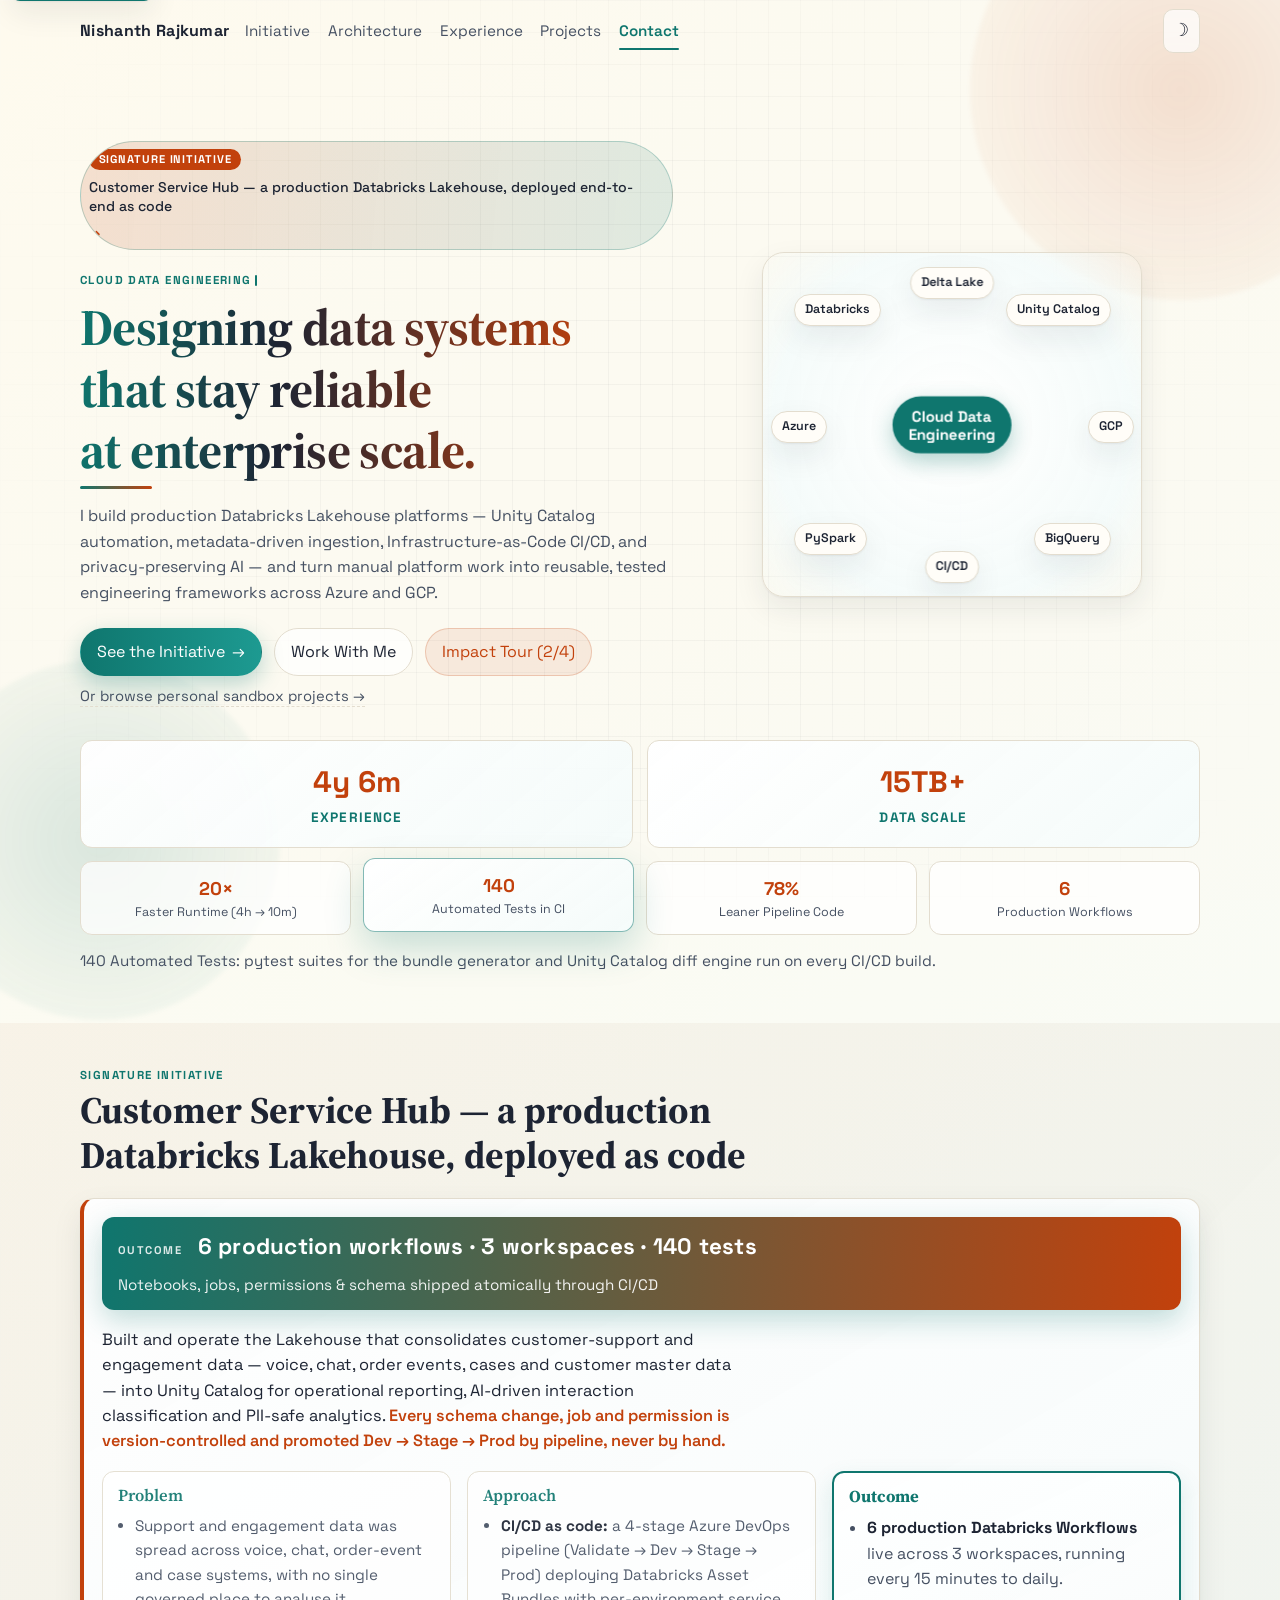
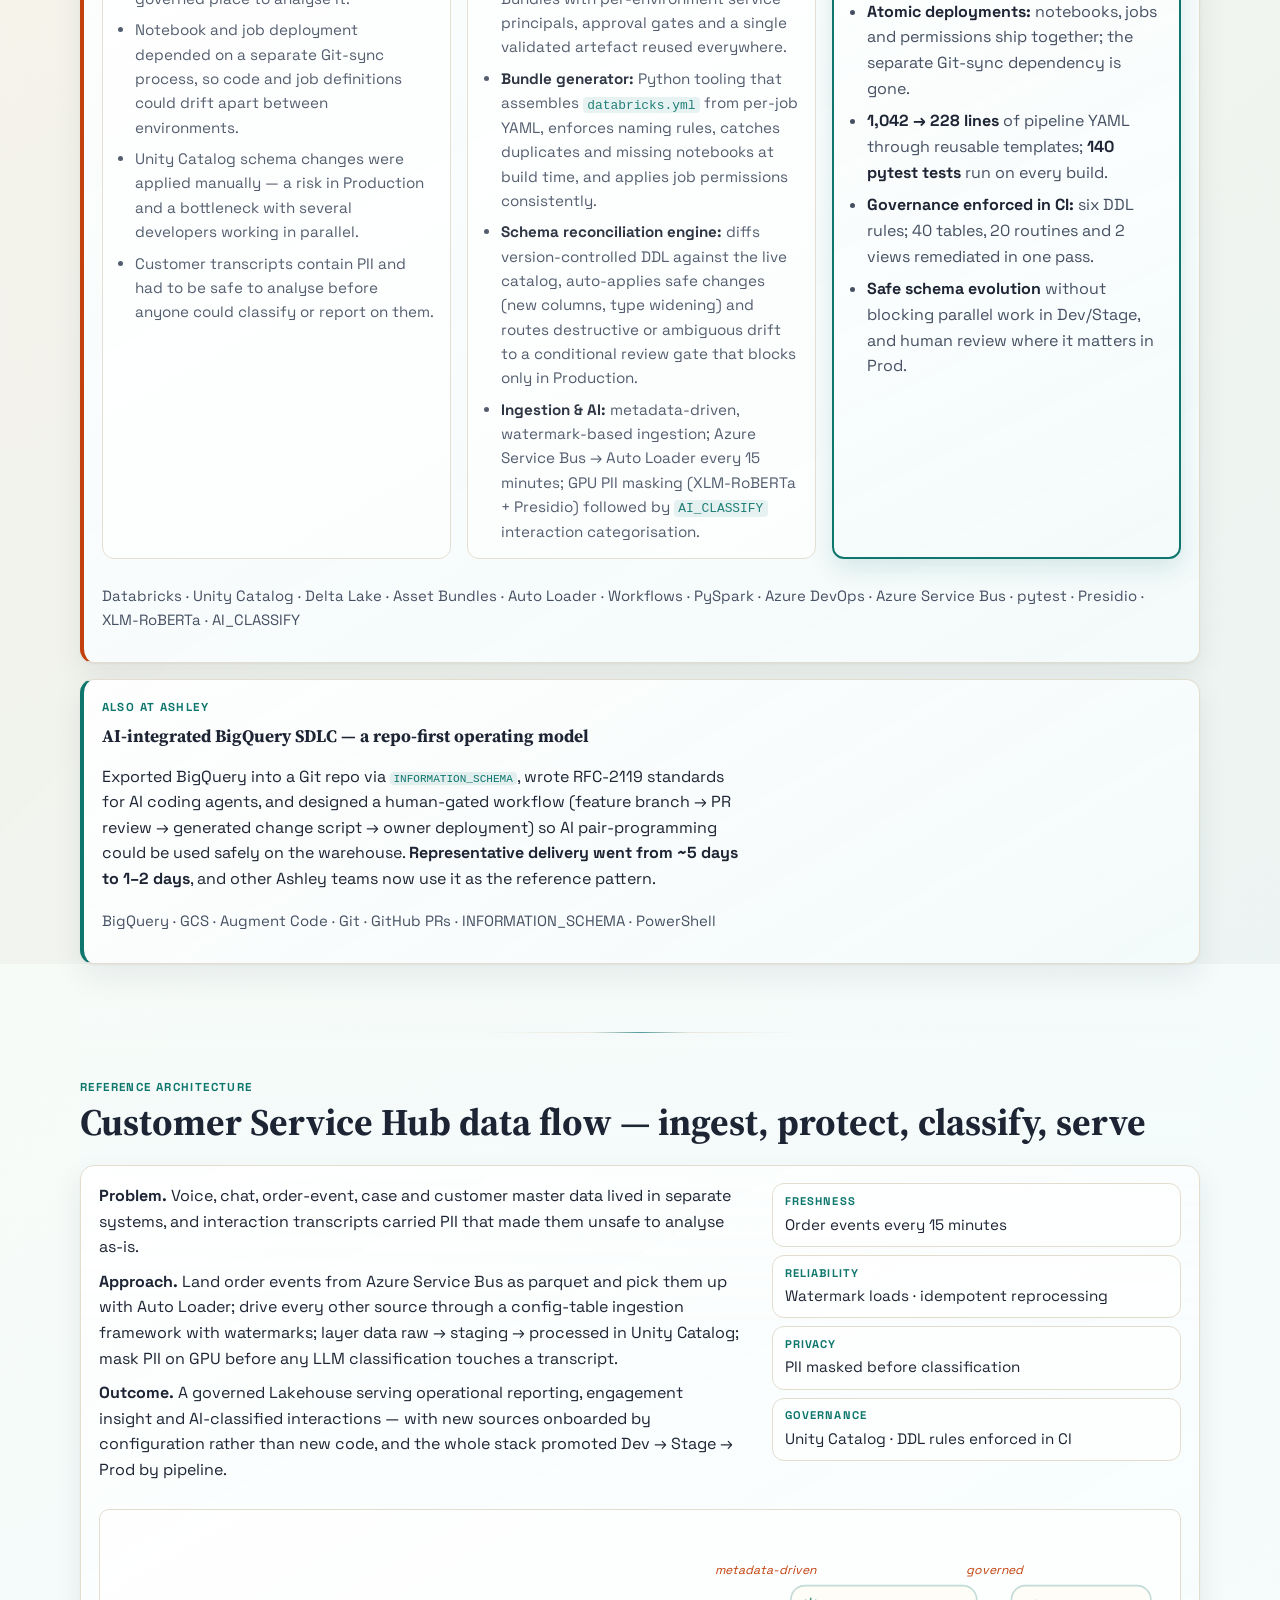
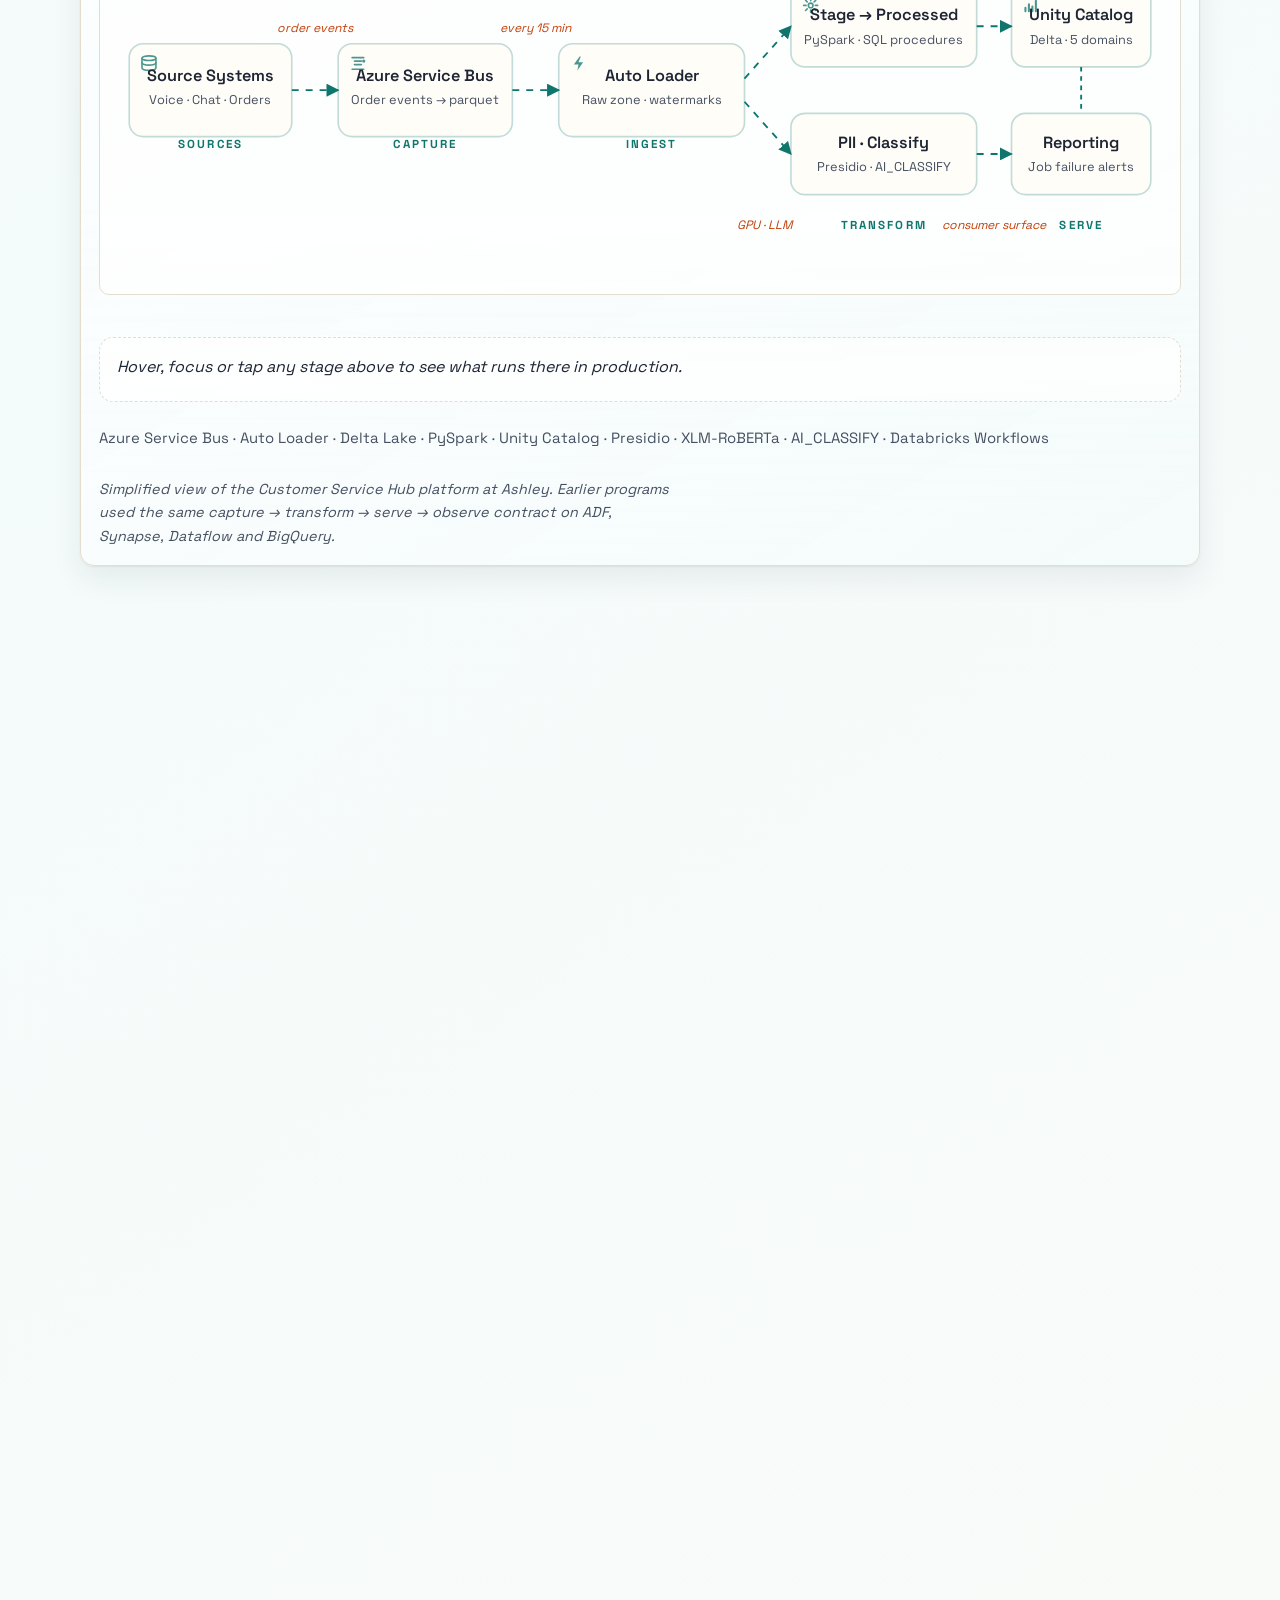
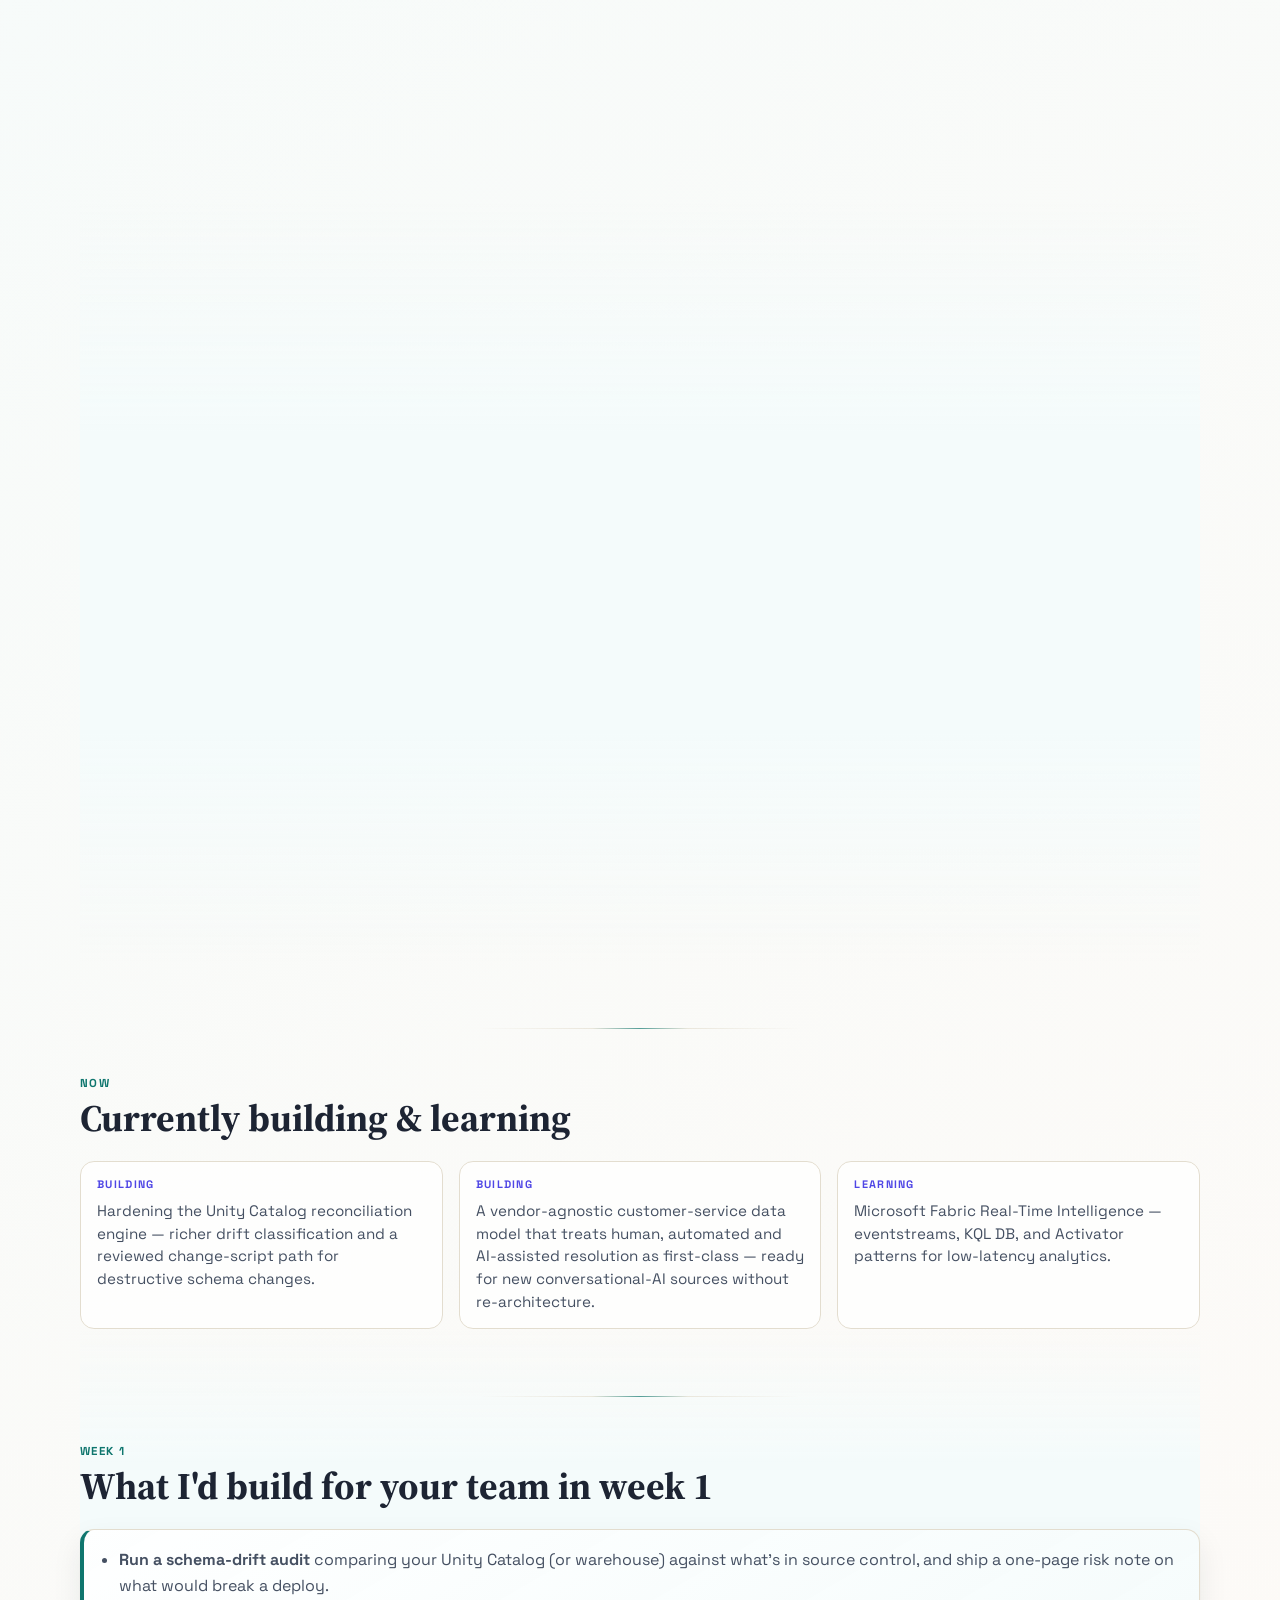
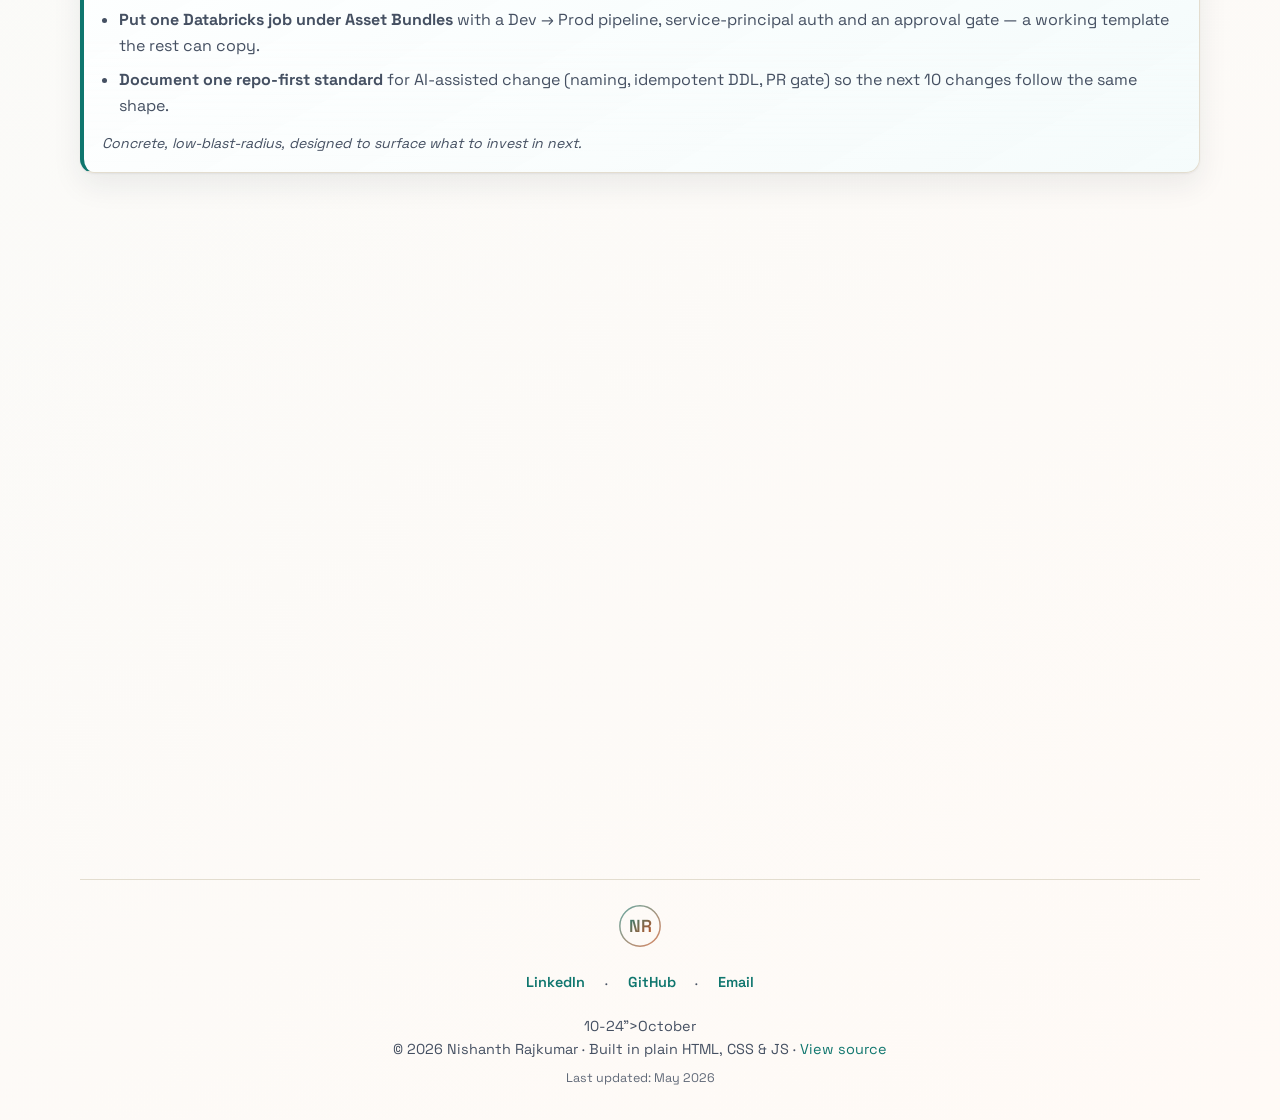
==== commit 3b35e330: "Remove outdated resume files and update download links in index.html" ====
--- a/index.html
+++ b/index.html
@@ -506,10 +506,6 @@
       <div class="contact-panel">
         <p>If your team is building Databricks Lakehouse platforms, automating data-platform delivery, or modernizing with reliable AI-assisted engineering, I am open to collaborating.</p>
         <div class="hero-actions">
-          <a class="btn btn-primary" href="docs/Nishanth_Rajkumar_Professional_Resume_20261024.pdf" download data-track="resume_pdf_click" data-fallback="docs/Nishanth_Rajkumar_Professional_Resume_20261024.docx">Resume PDF</a>
-          <a class="btn btn-secondary" href="docs/Nishanth_Rajkumar_Professional_Resume_20261024.docx" download data-track="resume_docx_click">Resume DOCX</a>
-          <a class="btn btn-secondary" href="docs/Nishanth_Rajkumar_Resume_20261024.pdf" download data-track="ats_resume_pdf_click" data-fallback="docs/Nishanth_Rajkumar_Resume_20261024.docx">ATS Resume PDF</a>
-          <a class="btn btn-secondary" href="docs/Nishanth_Rajkumar_Resume_20261024.docx" download data-track="ats_resume_docx_click">ATS Resume DOCX</a>
           <a class="btn btn-primary" href="mailto:nishrk97@outlook.com">Email</a>
           <a class="btn btn-secondary" href="https://www.linkedin.com/in/nishanthrajkumar" target="_blank" rel="noreferrer" data-track="linkedin_click">LinkedIn</a>
           <a class="btn btn-secondary" href="https://github.com/NishanthRajkumar" target="_blank" rel="noreferrer">GitHub</a>
